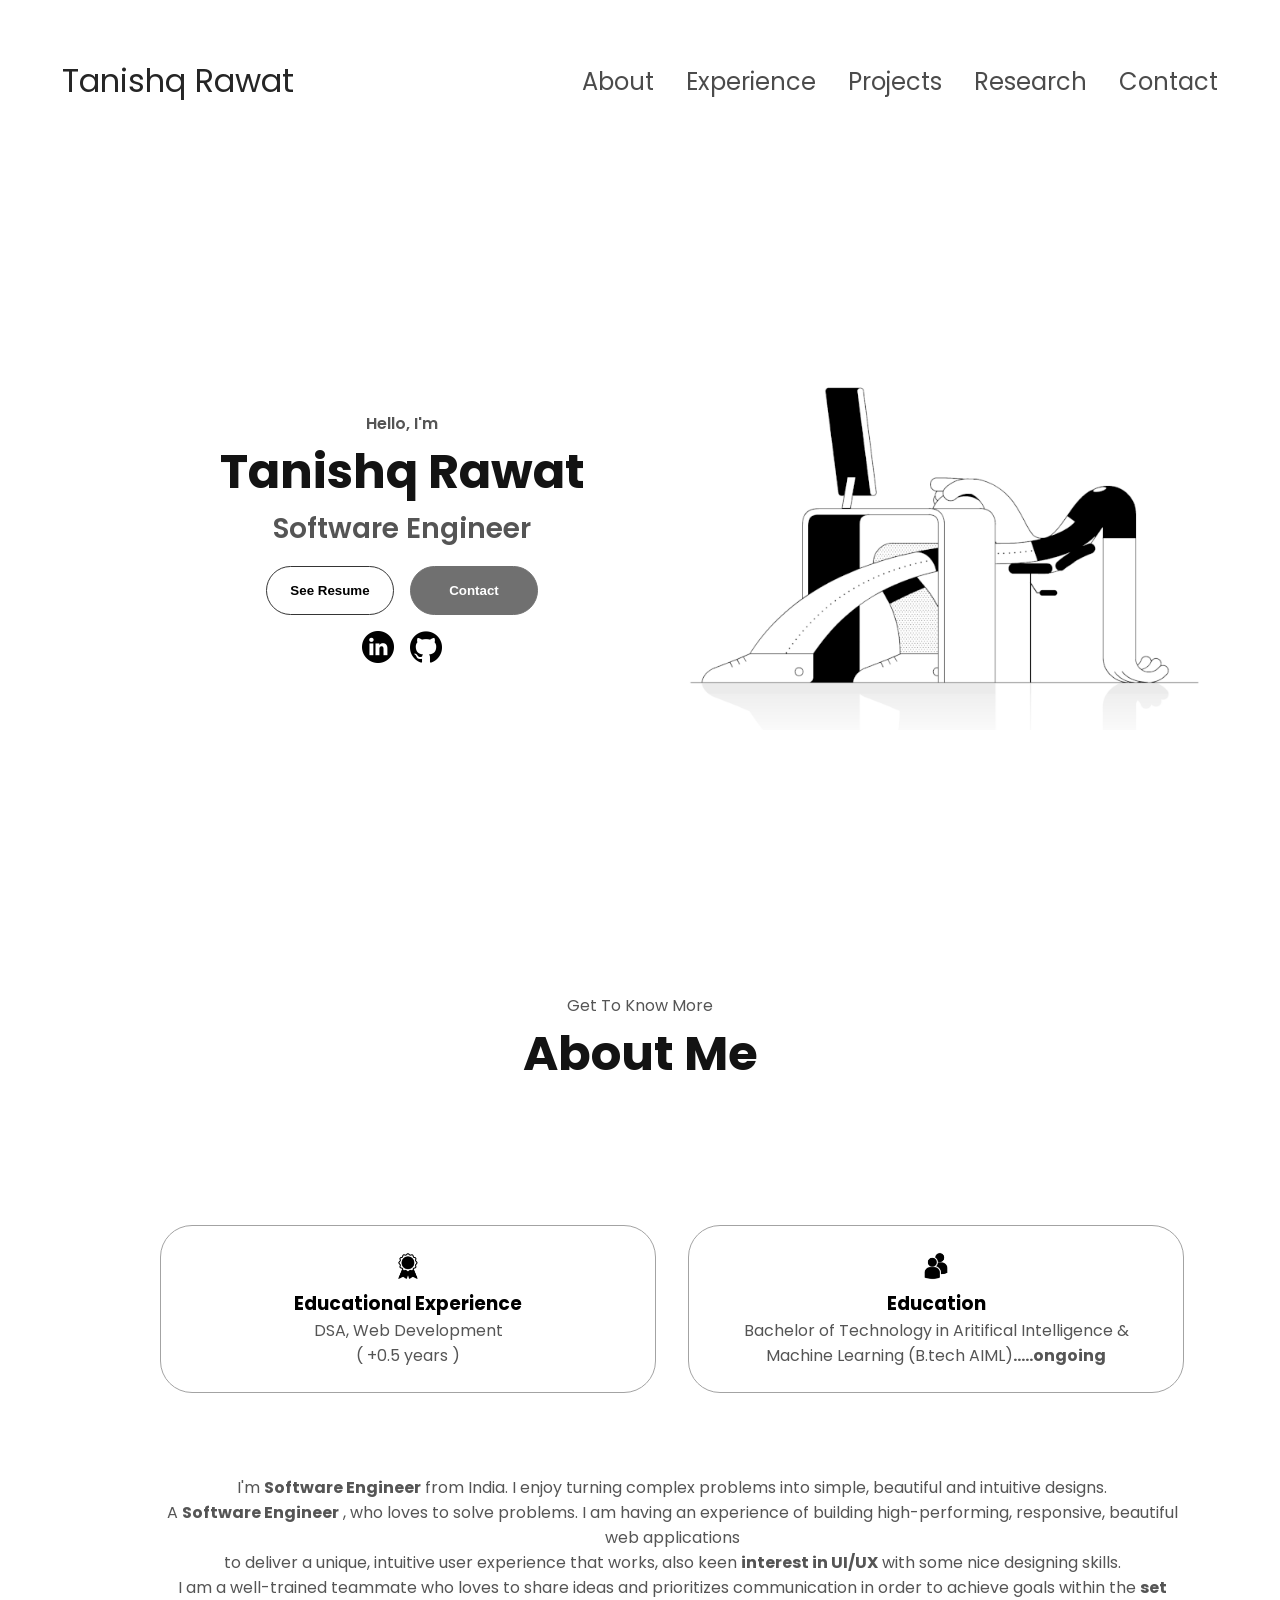
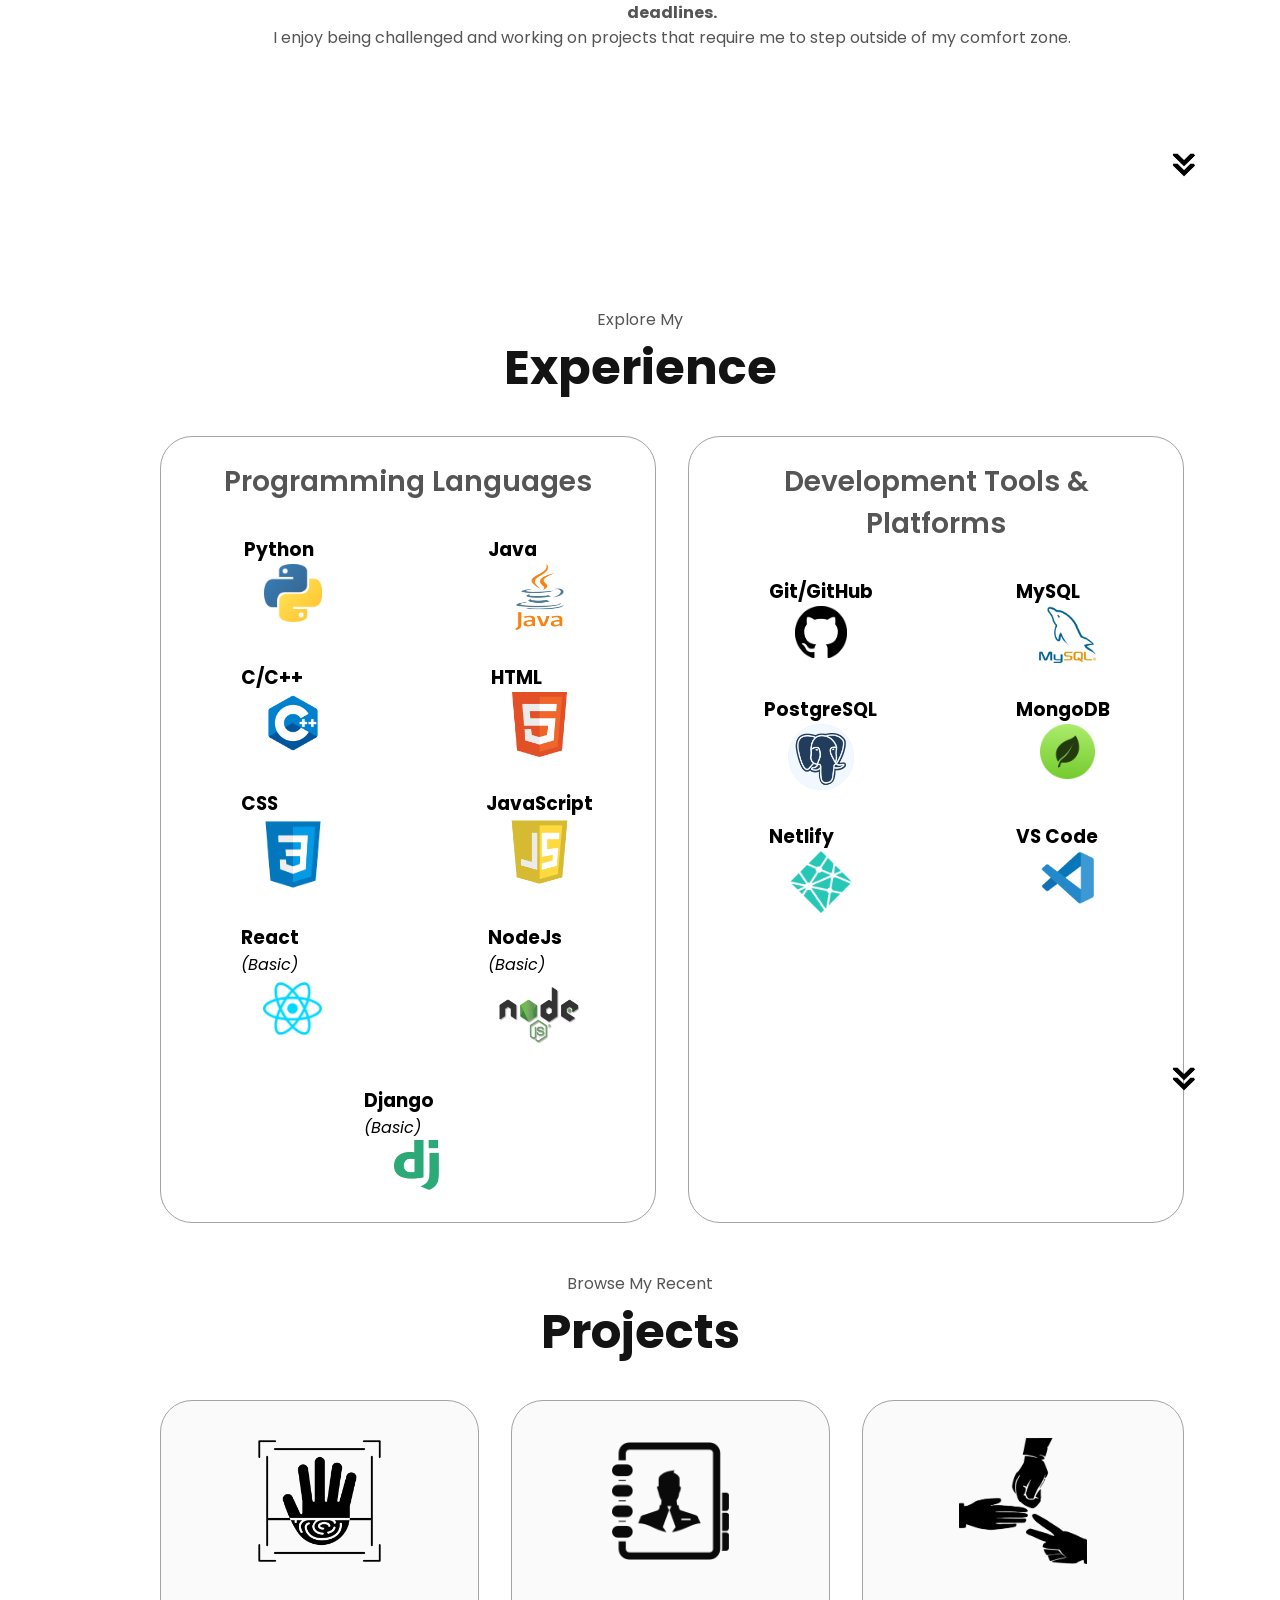
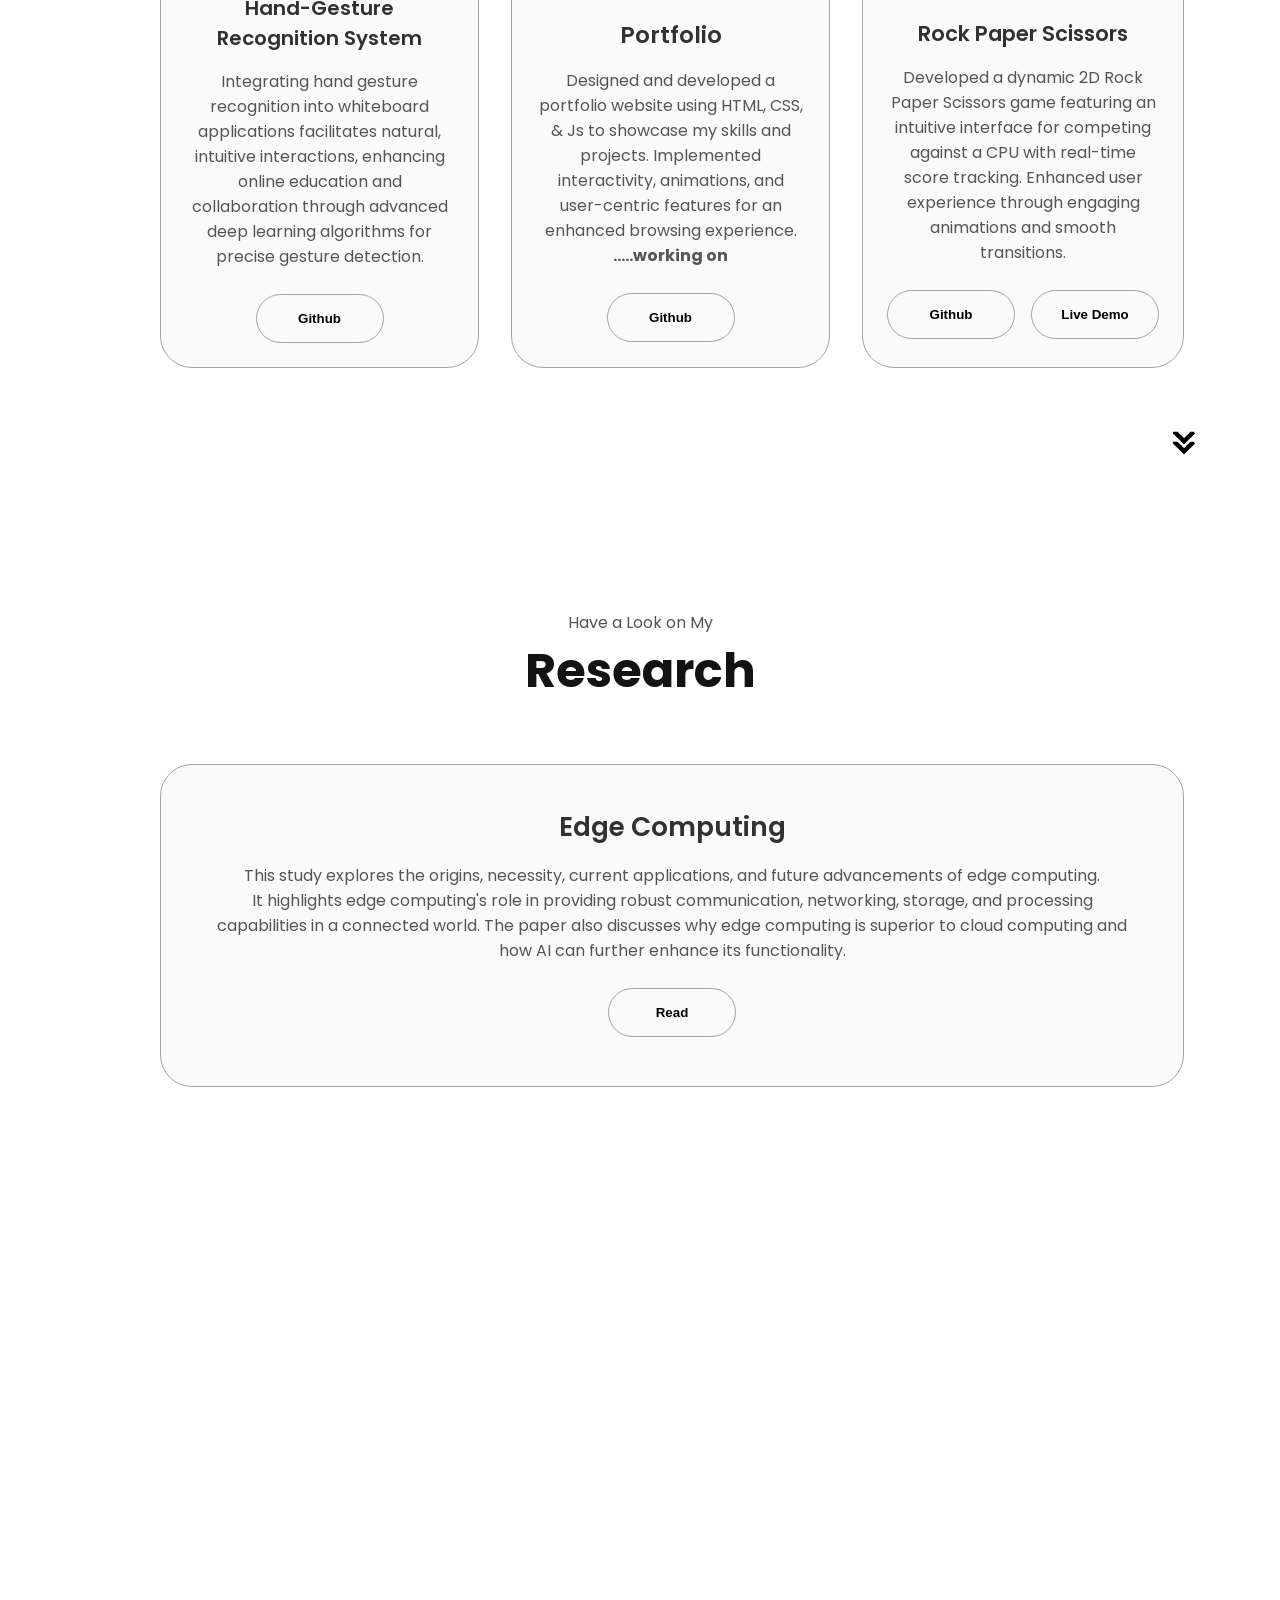
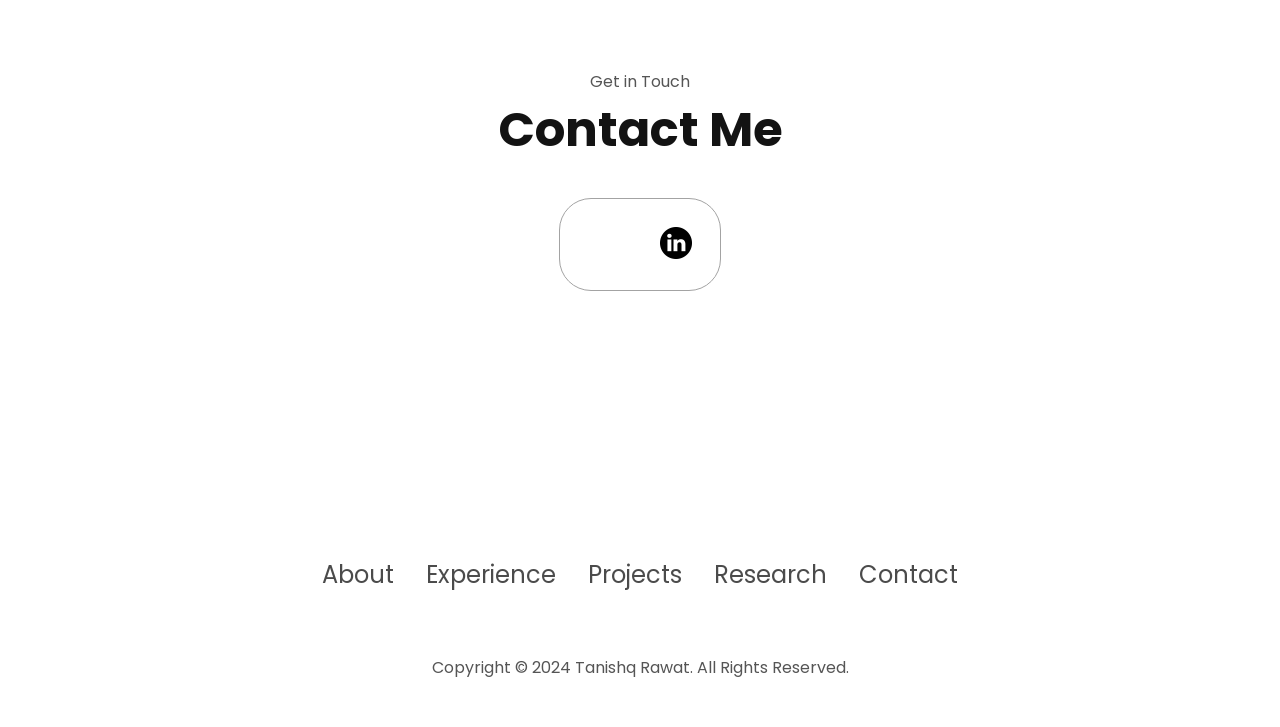
==== index.html @ 0f16cff5 "Add files via upload" ====
<!DOCTYPE html>
<head>
<title>Tanishq Rawat - Portfolio</title>
<link rel="icon" type="image/png" href="portfolio.png">
<link href = "styles.css" rel ="stylesheet">
</head>

<body>
<nav id="desktop-nav">
    <div class="logo">Tanishq Rawat</div>
    <button class="theme"></button>
    <div>
        <ul class="nav-links">
            <li><a href="#about">About</a></li>
            <li><a href="#experience">Experience</a></li>
            <li><a href="#projects">Projects</a></li>
            <li><a href="#research">Research</a></li>
            <li><a href="#contact">Contact</a></li>
        </ul>
    </div>
</nav>

<!-- Profile -->

<section id="profile">    
    <div class="section__text">
        <p class="section__text__p1">Hello, I'm</p>
        <h1 class="title">Tanishq Rawat</h1>
        <p class="section__text__p2">Software Engineer</p>
        <div class="btn-container">
            <a href="https://online.publuu.com/598973/1345597" target="_blank" rel="noopener">
                <button class="btn btn-color-2">
                    See Resume

                </button>
            </a>
        <div>
            <ul class="nav-links">
                <li><a href="#contact">
                    <button class="btn btn-color-1">Contact</button></a></li>
            </ul>
        </div>

        </div>
        <div id="socials-container">
            <a target="_blank" href="https://www.linkedin.com/in/tanishq-rawat-132a64316" rel="noopener">
                <img decoding="async" src="./assets/linkedin.png" alt="My LinkedIn profile" class="icon" />
            </a>

            <a target="_blank" href="https://github.com/TaniRawat" rel="noopener">
                <img decoding="async" src="./assets/github.png" alt="My Github profile" class="icon" />
            </a>
        </div>
    </div>

    <div class="section__pic-container">
        <img decoding="async" src="assets/profile-pic.gif" alt=""/>
    </div>
</section><br><br><br>

<!-- About Me -->

<section id="about">
    <p class="section__text__p1">Get To Know More</p>
    <h1 class="title" id="aboutTitle">About Me</h1>
    <div class="section-container">
        <div class="about-details-container">
            <div class="about-containers">
                <div class="details-container">
                    <img decoding="async" src="./assets/experience.png" alt="Experience icon" class="icon" />
                    <h3>Educational Experience</h3>
                    <p>DSA, Web Development<br>( +0.5 years )</p>
                </div>
                <div class="details-container">
                    <img decoding="async" src="./assets/education.png" alt="Education icon" class="icon" />
                    <h3>Education</h3>
                    <p>Bachelor of Technology in Aritifical Intelligence & Machine Learning (B.tech AIML)<b style="font-weight: bold;">.....ongoing</b></p>
                </div>
            </div>
            <div class="text-container">
                <br><br>
 
                <p style = "text-align:center;"><span class="highlight"></span>
                    I'm <span class="highlight">Software Engineer</span> from India. I enjoy turning complex 
                    problems into simple, beautiful and intuitive designs. <br>
                    A <span class="highlight">Software Engineer</span> , who loves to solve problems.
                    I am having an experience of building high-performing, responsive, beautiful web applications <br>to
                    deliver a unique, intuitive user experience that works, also keen <span class="highlight"> 
                    interest in UI/UX</span> with some nice designing skills. <br>
                    I am a well-trained teammate who loves to share ideas and prioritizes communication in order to
                    achieve goals within the <span class="highlight">set deadlines.</span> <br>I enjoy being challenged and working 
                    on projects that require me to step outside of my comfort zone.
                </p>
            </div>
        </div>
    </div>
    <img decoding="async" src="./assets/arrow.png" alt="Arrow icon" class="icon arrow" />
</section>
<br><br>

<!-- Experience -->

<section id="experience">
    <p class="section__text__p1">Explore My</p>
    <h1 class="title">Experience</h1>
    <div class="experience-details-container">
        <div class="about-containers">
            <div class="details-container">
                <h2 class="experience-sub-title">Programming Languages</h2>
                <div class="article-container">
                    
                    <article>
                        <!--<img decoding="async" src="./assets/checkmark.png" alt="Experience icon" class="icon" />-->
                        <div>
                            <h3>Python</h3>
                            <div style="text-align: center;">
                            <img src="logos/python.png" width="58" height="58">
                            </div>
                            <p>Experienced</p>
                        </div>
                    </article>
                    
                    <article>
                        <!--<img decoding="async" src="./assets/checkmark.png" alt="Experience icon" class="icon" />-->
                        <div>
                            <h3>Java</h3>
                            <div style="text-align: center;">
                            <img src="logos/java.png" width="50" height="67">
                            </div>
                            <p>Intermediate</p>
                        </div>
                    </article>

                    <article>
                        <!--<img decoding="async" src="./assets/checkmark.png" alt="Experience icon" class="icon" />-->
                        <div>
                            <h3>C/C++</h3>
                            <div style="text-align: center;">
                            <img src="logos/cplusplus.png" width="62" height="62">
                            </div>
                            <p>Intermediate</p>
                        </div>
                    </article>

                    <article>
                        <!--<img decoding="async" src="./assets/checkmark.png" alt="Experience icon" class="icon" />-->
                        <div>
                            <h3>HTML</h3>
                            <div style="text-align: center;">
                            <img src="logos/html.png" width="55" height="65">
                            </div>
                            <p>Experienced</p>
                        </div>
                    </article>
                    
                    <article>
                        <!--<img decoding="async" src="./assets/checkmark.png" alt="Experience icon" class="icon" />-->
                        <div>
                            <h3>CSS</h3>
                            <div style="text-align: center;">
                            <img src="logos/css.png" width="68" height="73">
                            </div>
                            <p>Intermediate</p>
                        </div>
                    </article>
                    
                    <article>
                        <!--<img decoding="async" src="./assets/checkmark.png" alt="Experience icon" class="icon" />-->
                        <div>
                            <h3>JavaScript</h3>
                            <div style="text-align: center;">
                            <img src="logos/javascript.png" width="67" height="67">
                            </div>
                            <p>Intermediate</p>
                        </div>
                        </article>
                    
                    <article>
                        <!--<img decoding="async" src="./assets/checkmark.png" alt="Experience icon" class="icon" />-->
                        <div>
                            <h3>React</h3>
                            <i>(Basic)</i>
                            <div style="text-align: center;">
                            <img src="logos/react.png" width="63" height="63">
                            </div>
                            <p>Intermediate</p>
                        </div>
                    </article>

                    <article>
                        <!--<img decoding="async" src="./assets/checkmark.png" alt="Experience icon" class="icon" />-->
                        <div>
                            <h3>NodeJs</h3>
                            <i>(Basic)</i>
                            <div style="text-align: center;">
                            <img src="logos/node.png" width="89" height="77">
                            </div>
                            <p>Intermediate</p>
                        </div>
                    </article> 

                    <article>
                        <!--<img decoding="async" src="./assets/checkmark.png" alt="Experience icon" class="icon" />-->
                        <div>
                            <h3>Django</h3>
                            <i>(Basic)</i>
                            <div style="text-align: center;">
                            <img src="logos/django.png" width="45" height="50">
                            </div>
                            <p>Intermediate</p>
                        </div>
                    
                    </article>
                </div>
            </div>
            <div class="details-container">
                <h2 class="experience-sub-title">Development Tools & Platforms</h2>
                <div class="article-container">
                   
                    <article>
                        <!-- <img decoding="async" src="./assets/checkmark.png" alt="Experience icon" class="icon" /> -->
                        <div>
                            <h3>Git/GitHub</h3>
                            <div style="text-align: center;">
                            <img src="logos/git.png" width="52" height="52">
                            </div>
                            <p>Intermediate</p>
                        </div>
                    </article>
                    
                    <article>
                        <!--<img decoding="async" src="./assets/checkmark.png" alt="Experience icon" class="icon" />-->
                        <div>
                            <h3>MySQL</h3>
                            <div style="text-align: center;">
                            <img src="logos/mysql.png" width="57" height="57">
                            </div>
                            <p>Intermediate</p>
                        </div>
                    </article>
                    
                    <article>
                        <!--<img decoding="async" src="./assets/checkmark.png" alt="Experience icon" class="icon" />-->
                        <div>
                            <h3>PostgreSQL</h3>
                            <div style="text-align: center;">
                            <img src="logos/postgreSQL.png" width="66" height="66">
                            </div>
                            <p>Intermediate</p>
                        </div>
                    </article>

                    <article>
                        <!--<img decoding="async" src="./assets/checkmark.png" alt="Experience icon" class="icon" />-->
                        <div>
                            <h3>MongoDB</h3>
                            <div style="text-align: center;">
                            <img src="logos/mongodb.png" width="55" height="55">
                            </div>
                            <p>Intermediate</p>
                        </div>
                    </article>
                    
                    <article>
                        <!--<img decoding="async" src="./assets/checkmark.png" alt="Experience icon" class="icon" />-->
                        <div>
                            <h3>Netlify</h3>
                            <div style="text-align: center;">
                            <img src="logos/netlify.png" width="62" height="62">
                            </div>
                            <p>Intermediate</p>
                        </div>
                    </article>
                    
                    <article id="lastSkill">
                        <!--<img decoding="async" src="./assets/checkmark.png" alt="Experience icon" class="icon" />-->
                        <div>
                            <h3>VS Code</h3>
                            <div style="text-align: center;">
                            <img src="logos/vscode.png" width="53" height="53">
                            </div>
                            <p>Intermediate</p>
                        </div>
                    </article>


                </div>
            </div>
        </div>
    </div>
    <img decoding="async" src="./assets/arrow.png" alt="Arrow icon" class="icon arrow" />
</section>
<br><br><br><br>

<!-- project section  -->

<section id="projects">
    <p class="section__text__p1">Browse My Recent</p>
    <h1 class="title">Projects</h1>
    <div class="experience-details-container">
        <div class="about-containers">
            <div class="details-container color-container">
                <div class="article-container">
                    <br><br><br><br><br><br><br><br>
                    <img decoding="async" src="./assets/projects/proj1.png" alt="Project 1" class="project-img" />
                </div>
                <h2 class="experience-sub-title project-title" style="font-size: 20px;">Hand-Gesture Recognition System</h2>
                <p style = "text-align:center;">
                    Integrating hand gesture recognition into whiteboard applications facilitates natural, intuitive interactions, 
                    enhancing online education and collaboration through advanced deep learning algorithms for precise gesture detection.
                </p>
                <div class="btn-container">
                    <a target="_blank" href="https://github.com/TaniRawat/White-Board-Hand-Gesture-Recognition-System.git" rel="noopener">
                        <br>
                        <button class="btn btn-color-2 project-btn">
                            Github
                        </button>
                    </a>
                </div>
            </div>
            <div class="details-container color-container">
                <div class="article-container">
                    <br><br><br><br><br><br><br><br>
                    <img decoding="async" src="./assets/projects/proj2.png" alt="Project 2" class="projectt-img" />
                </div>
                <br>
                <h2 class="experience-sub-title project-title" style="font-size: 23px;">Portfolio</h2>
                <p style = "text-align:center;">
                    Designed and developed a portfolio website using HTML, CSS, & Js to showcase 
                    my skills and projects. Implemented interactivity, animations, and user-centric features for an 
                    enhanced browsing experience.
                    <b style="font-weight: bold;">.....working on</b>
                </p>
                <div class="btn-container">
                    <a href="https://github.com/TaniRawat/Tanishq-Rawat" target="_blank" rel="noopener">
                        <br>
                        <button class="btn btn-color-2 project-btn">
                            Github
                        </button>
                    </a>
                </div>
            </div>
            <div class="details-container color-container">
                <div class="article-container">
                    <br><br><br><br><br><br><br><br>
                    <img decoding="async" src="./assets/projects/proj3.png" alt="Project 3" class="projecttt-img" />
                </div><br>
                <h2 class="experience-sub-title project-title" style="font-size: 21px">Rock Paper Scissors</h2>
                <p style = "text-align:center;">
                    Developed a dynamic 2D Rock Paper Scissors game featuring an intuitive interface for competing against 
                    a CPU with real-time score tracking. Enhanced user experience through engaging animations and smooth transitions.
                </p><br>
                <div class="btn-container">
                    <a href="https://github.com/TaniRawat/Rock-Paper-Scissors.git" target="_blank" rel="noopener">
                        <button class="btn btn-color-2 project-btn">
                            Github
                        </button>
                    </a>
                    <a target="_blank" href="https://tanirawat.github.io/Rock-Paper-Scissors/" rel="noopener">
                        <button class="btn btn-color-2 project-btn">
                            Live Demo
                        </button>
                    </a>
                </div>
            </div>

        </div>
    </div>
    <img decoding="async" src="./assets/arrow.png" alt="Arrow icon" class="icon arrow" />
</section>
<br><br><br>

<!-- research section  -->

<section id="research">
    <p class="section__text__p1">Have a Look on My</p>
    <h1 class="title">Research</h1>
    <div class="experience-details-container">
        <br>
        <div class="about-containers">
            <div class="details-container color-container">
                <div class="article-container">
                </div>
                <br>
                <br>
                <h2 class="experience-sub-title project-title" style="font-size:1.65rem">Edge Computing</h2>
                <p style = "text-align:center;">
                    This study explores the origins, necessity, current applications, and future advancements of edge computing. <br>
                    It highlights edge computing's role in providing robust communication, networking, storage, and processing <br>
                    capabilities in a connected world. The paper also discusses why edge computing is superior to cloud computing and <br>
                    how AI can further enhance its functionality.
                </p>
                <div class="btn-container">
                    <a target="_blank" href="https://pdflink.to/ijfmr_com/" rel="noopener">
                        <br>
                        <button class="btn btn-color-2 project-btn">
                            Read 
                        </button>
                        <br><br> 
                    </a> 
                </div>
            </div>
        </div>
    </div>
    <!-- <img decoding="async" src="./assets/arrow.png" alt="Arrow icon" class="icon arrow" /> -->
</section>
<br>

<!-- contact section  -->

<section id="contact">
    <p class="section__text__p1">Get in Touch</p>
    <h1 class="title">Contact Me</h1>
    <div class="contact-info-upper-container">
        <div class="contact-info-container">
            <button onclick ="window.open('mailto:tanishq24.rawat@gmail.com','_blank')"><img decoding="async" src="./assets/email.png" alt="Email icon" class="icon contact-icon email-icon" /></button>
        </div>
        <div class="contact-info-container">
            <button onclick = "window.open('https://www.linkedin.com/in/TaniRawat24/','_blank')"><img decoding="async" src="./assets/linkedin.png" alt="LinkedIn icon" class="icon contact-icon"/></button>
        </div>
    </div>
</section>

<!-- footer section  -->

<footer>
    <nav>
        <div class="nav-links-container">
            <ul class="nav-links">
                <li><a href="#about">About</a></li>
                <li><a href="#experience">Experience</a></li>
                <li><a href="#projects">Projects</a></li>
                <li><a href="#research">Research</a></li>
                <li><a href="#contact">Contact</a></li>
            </ul>
        </div>
    </nav>
    <p>Copyright &#169; 2024 Tanishq Rawat. All Rights Reserved.</p>
</footer>

<script src = "app.js"></script>

</body>
</html>
---- styles.css ----
@import url("https://fonts.googleapis.com/css2?family=Poppins:wght@300;400;500;600&amp;display=swap");
* {
  margin: 0;
  padding: 0;
}

body {
  font-family: "Poppins", sans-serif;
   overflow-x: hidden;
  /* font-family: 'Nunito', sans-serif; */

}

html {
  scroll-behavior: smooth;
}

p {
  color: rgb(85, 85, 85);
}

/* TRANSITION */

a,
.btn {
  transition: all 300ms ease;
}

/* DESKTOP NAV */

nav,
.nav-links {
  display: flex;
  align-items: center;
  text-align: right;
}

nav {
  justify-content: space-around;
  height: 18vh;
}

.nav-links {
  gap: 2rem;
  list-style: none;
  font-size: 1.5rem;
  opacity: .7;
}

a {
  color: black;
  text-decoration: none;
  text-decoration-color: white;
}

a:hover {
  color: grey;
  text-decoration: underline;
  text-underline-offset: 1rem;
  text-decoration-color: rgb(181, 181, 181);
}

.logo {
  font-size: 2rem;
  opacity: .85;
}

/* SECTIONS */

section {
  padding-top: 4vh;
  height: 96vh;
  margin: 0 10rem;
  box-sizing: border-box;
  min-height: fit-content;
}

.section-container {
  display: flex;
}

/* PROFILE SECTION */

#profile {
  display: flex;
  justify-content: center;
  gap: 6rem;
  height: 80vh;
}

.section__pic-container {
  display: flex;
  height: 300px;
  width: 300px;
  margin: auto 0;
}

.section__text {
  align-self: center;
  text-align: center;
}

.section__text p {
  font-weight: 600;
}

.section__text__p1 {
  text-align: center;
}

.section__text__p2 {
  font-size: 1.75rem;
  margin-bottom: 1rem;
}

.title {
  font-size: 3rem;
  text-align: center;
  opacity: .92;
  /* margin-bottom: 2rem; */

}

#socials-container {
  display: flex;
  justify-content: center;
  margin-top: 1rem;
  gap: 1rem;
}

/* ICONS */

.icon {
  cursor: pointer;
  height: 2rem;
  /* opacity: ; */
}

/* BUTTONS */

.btn-container {
  display: flex;
  justify-content: center;
  gap: 1rem;
}

.btn {
  font-weight: 600;
  transition: all 300ms ease;
  padding: 1rem;
  width: 8rem;
  border-radius: 2rem;
  /* font-weight: normal; */
}
a .btn {
  font-weight: 600;
  transition: all 300ms ease;
  padding: 1rem;
  width: 8rem;
  border-radius: 2rem;
}

.btn-color-1,
.btn-color-2 {
  border: rgb(53, 53, 53) 0.1rem solid;
}

.btn-color-1:hover,
.btn-color-2:hover {
  cursor: pointer;
}

.btn-color-1,
.btn-color-2:hover {
  background: rgb(53, 53, 53);
  color: white;
}

.btn-color-1:hover {
  background: rgb(0, 0, 0);
}

.btn-color-2 {
  background: none;
}

.btn-color-2:hover {
  border: rgb(255, 255, 255) 0.1rem solid;
}

.btn-container {
  gap: 1rem;
}

/* ABOUT SECTION */

#about {
  position: relative;
}

.about-containers {
  gap: 2rem;
  margin-bottom: 2rem;
  margin-top: 2rem;
  width: 100%;
}

.about-details-container {
  justify-content: center;
  flex-direction: column;
  width: 60vw;
  margin: auto;
}

.about-containers,
.about-details-container {
  display: flex;
  width: 80vw;
}

.about-pic {
  border-radius: 2rem;
}

.arrow {
  position: absolute;
  right: -5rem;
  bottom: 2.5rem;
}

.details-container {
  padding: 1.5rem;
  flex: 1;
  background: white;
  border-radius: 2rem;
  border: rgb(53, 53, 53) 0.1rem solid;
  border-color: rgb(163, 163, 163);
  text-align: center;

}

.section-container {
  gap: 4rem;
  height: 80%;
}

.section__pic-container {
  height: 380px;
  width: 380px;
  margin: auto 0;
}

/* EXPERIENCE SECTION */

#experience {
  position: relative;
}

.experience-sub-title {
  color: rgb(85, 85, 85);
  font-weight: 600;
  font-size: 1.75rem;
  margin-bottom: 3.5rem;
}

.experience-details-container {
  display: flex;
  justify-content: center;
  flex-direction: column;
}

.article-container {
  display: flex;
  text-align: left;
  flex-wrap: wrap;
  flex-direction: row;
  gap: 0rem;
  margin: auto;
  margin: -1.5rem;
  justify-content: space-around;

}

article {
  display: flex;
  width: 10rem;
  justify-content: space-around;
  margin-left: 1rem;
  gap: 0.5rem;
}

article .icon {
  cursor: default;
}
article p {
  visibility: hidden;
}

/* PROJECTS SECTION */

#projects {
  position: relative;
}

.color-container {
  border-color: rgb(163, 163, 163);
  background: rgb(250, 250, 250);
}

.project-img {
  width: 45%;
  height: 50%;
  object-fit: cover;
  display: block;
  margin: auto;
}

.projectt-img {
  width: 37%;
  object-fit: cover;
  display: block;
  margin: auto;
}
.projecttt-img {
  width: 40%;
  object-fit: cover;
  display: block;
  margin: auto;
}

.project-title {
  margin: 1rem;
  color: black;
  opacity: .8;
}

.project-btn {
  color: black;
  border-color: rgb(163, 163, 163);
}

/* research  */

.blog-img {
  border-radius: 1rem;
  width: 240px;
  height: 150px;
  object-fit: cover;
  /* height: 25rem; */
  /* width: 100%; */
  /* display: block; */
  margin: auto;
}

/* CONTACT */

#contact {
  display: flex;
  justify-content: center;
  flex-direction: column;
  height: 70vh;
}

.contact-info-upper-container {
  display: flex;
  justify-content: center;
  border-radius: 2rem;
  border: rgb(53, 53, 53) 0.1rem solid;
  border-color: rgb(163, 163, 163);
  background: (250, 250, 250);
  margin: 2rem auto;
  padding: 0.5rem;
}

.contact-info-container {
  display: flex;
  align-items: center;
  justify-content: center;
  gap: 0.5rem;
  margin: 1rem;
}

.contact-info-container p {
  font-size: larger;
}

.contact-icon {
  cursor: default;
}

.email-icon {
  height: 2.5rem;
}

/* FOOTER SECTION */

footer {
  height: 26vh;
  margin: 0 1rem;
}

footer p {
  text-align: center;
}


.highlight{
  font-weight: bolder;
}


/* theme */
.dark-mode{
  background-color: rgb(43, 43, 43);
  color: aliceblue;
}

.whiteText{
  color: aliceblue;
}

button {
  background-color: transparent; /* Removes background color */
  border: none; /* Removes border */
  padding: 0; /* Removes padding */
  margin: 0; /* Removes margin */
  width: 40px; /* Set desired width */
  position: relative; /* Allows absolute positioning of child element */
}

button:after { /* Create an invisible child element for click area */
  content: "";
  display: block;
  position: absolute;
  top: 0; /* Align to top of button */
  left: 0; /* Align to left of button */
  width: 100%; /* Span entire width of button */
  height: 100%; /* Span entire height of button */
  cursor: pointer; /* Set cursor to pointer on hover */
}
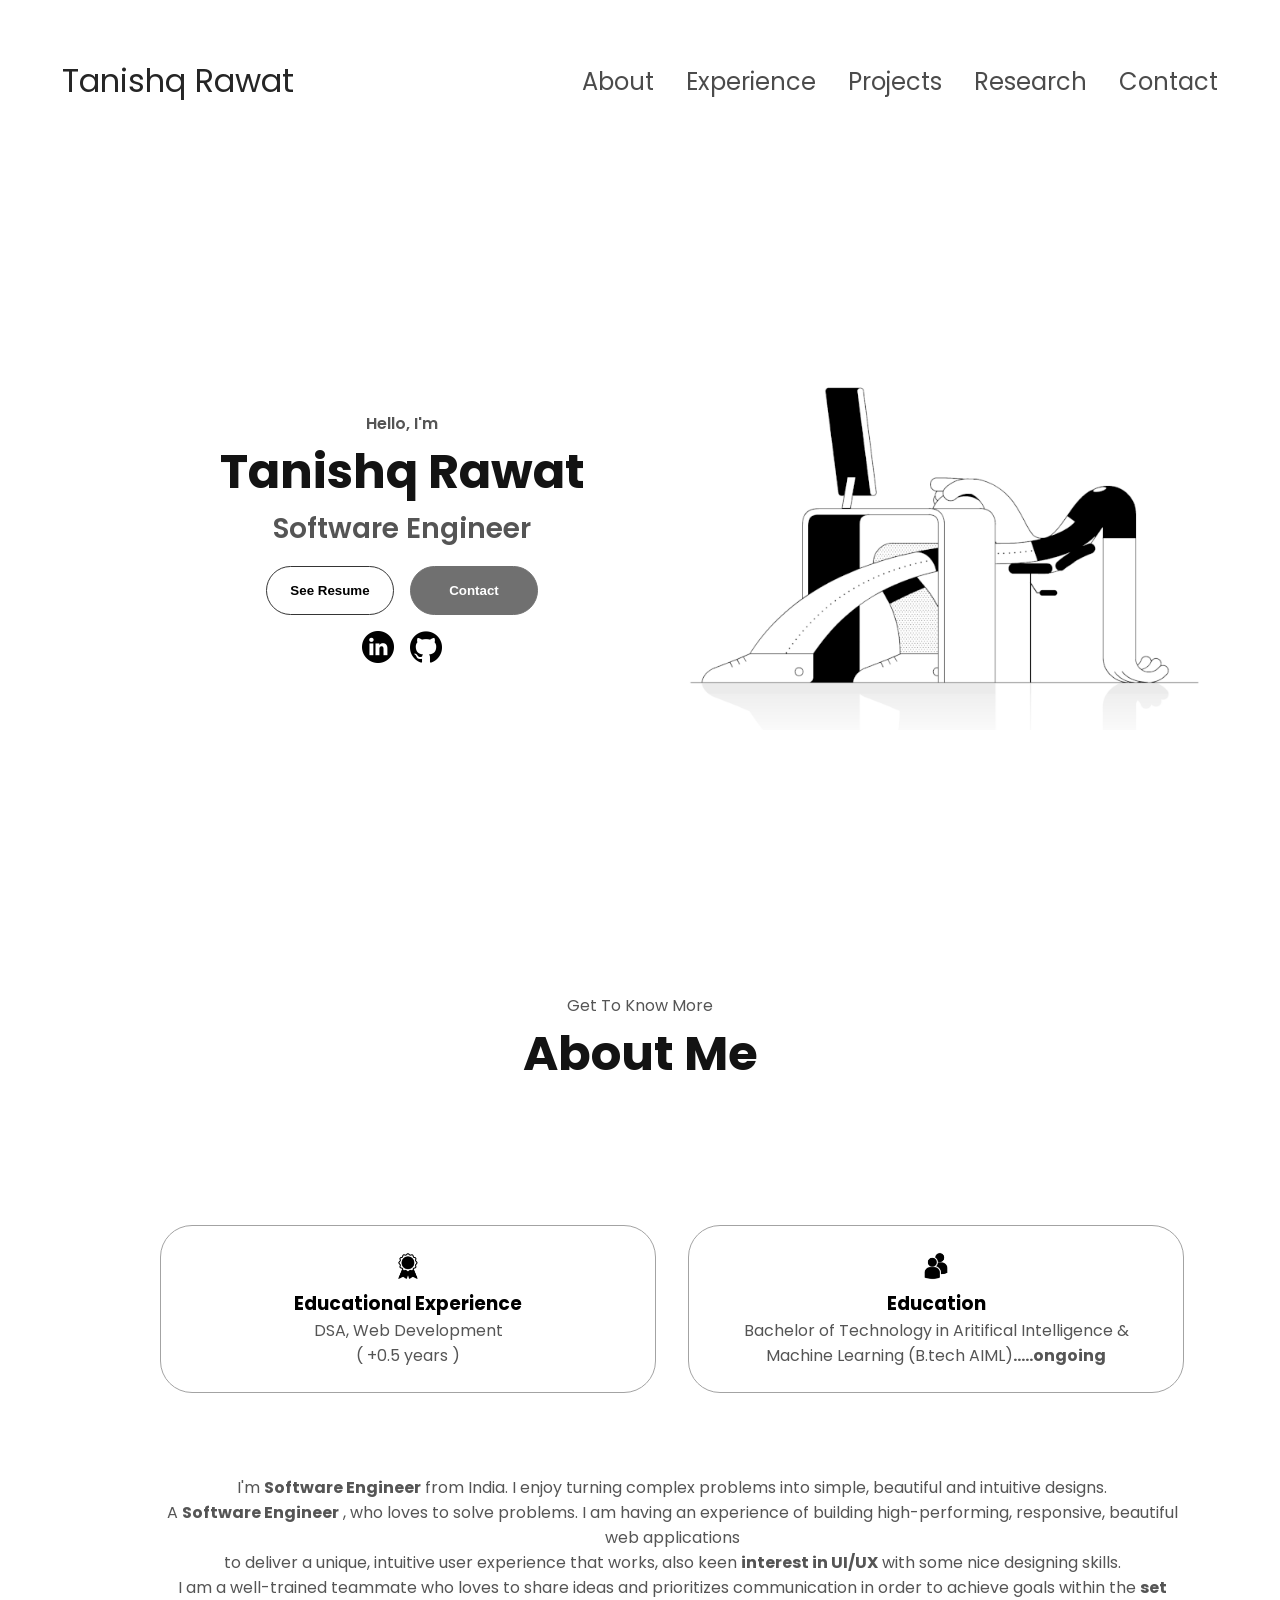
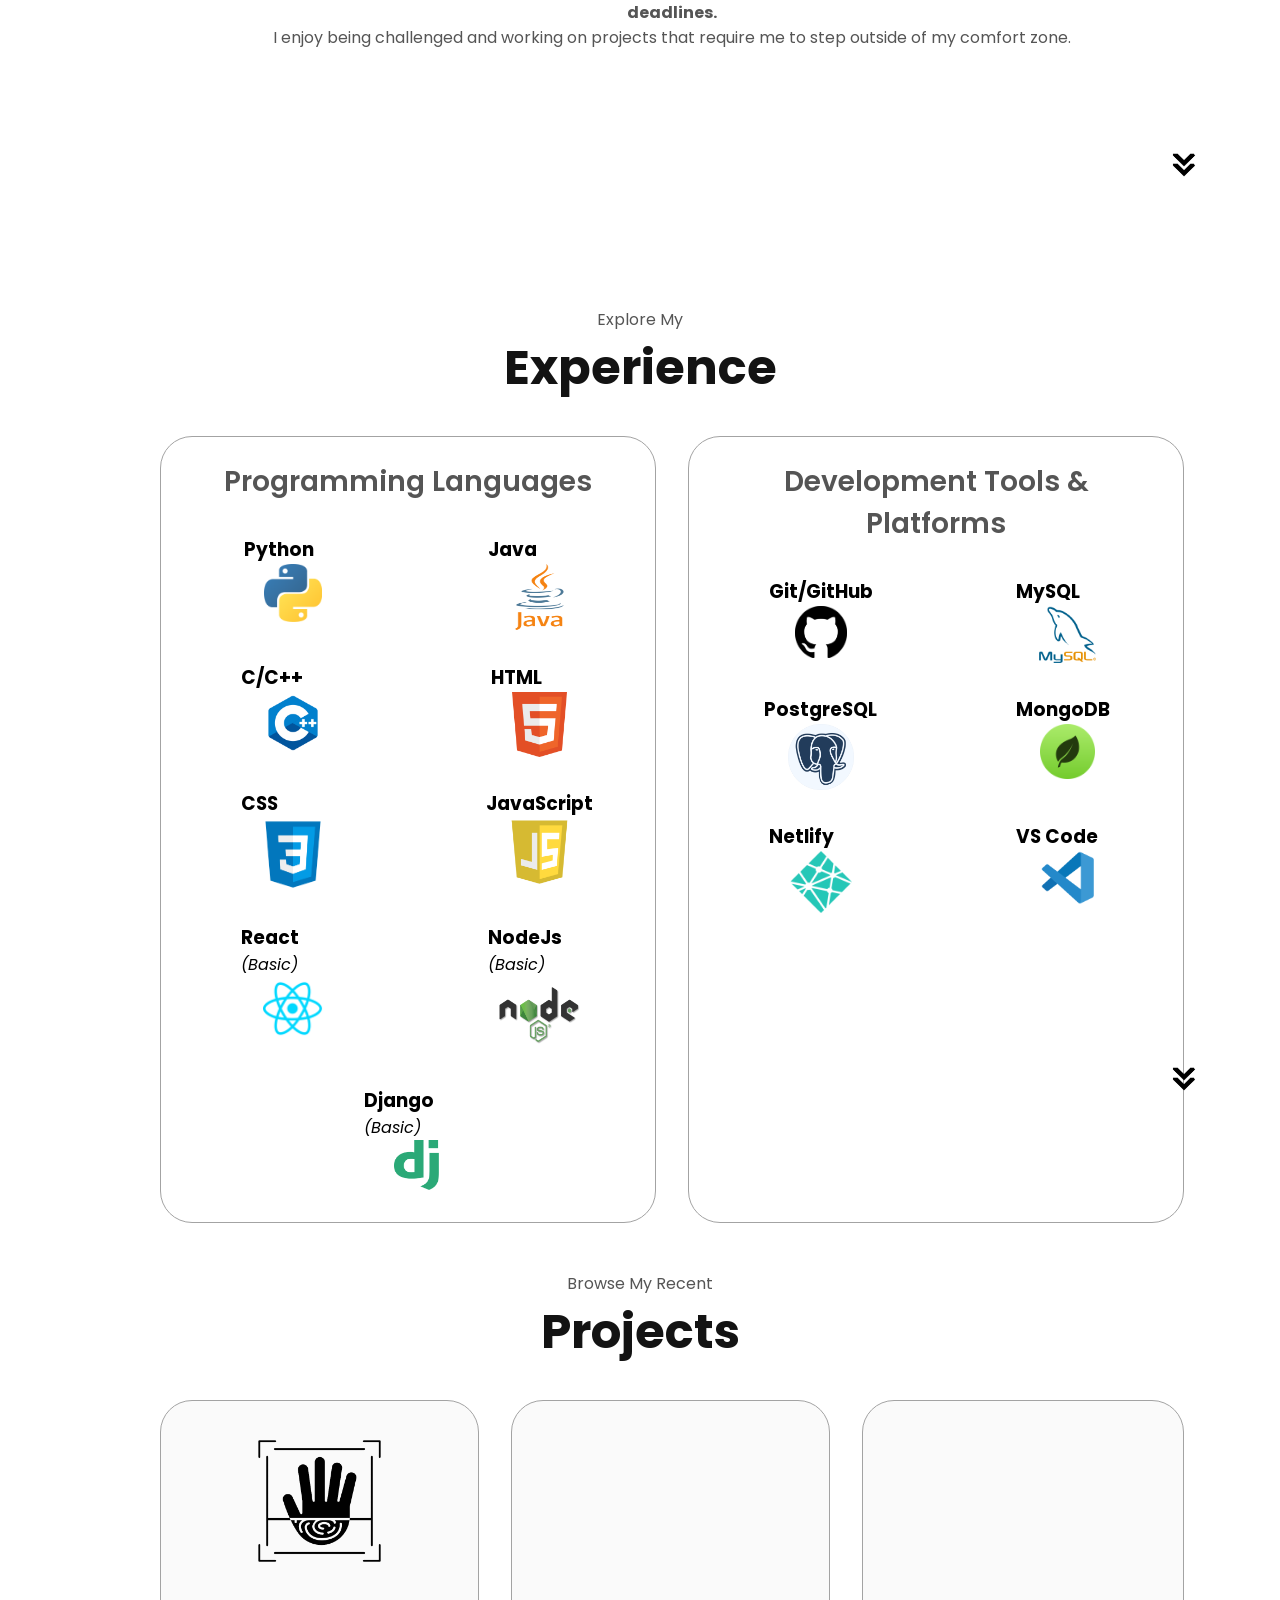
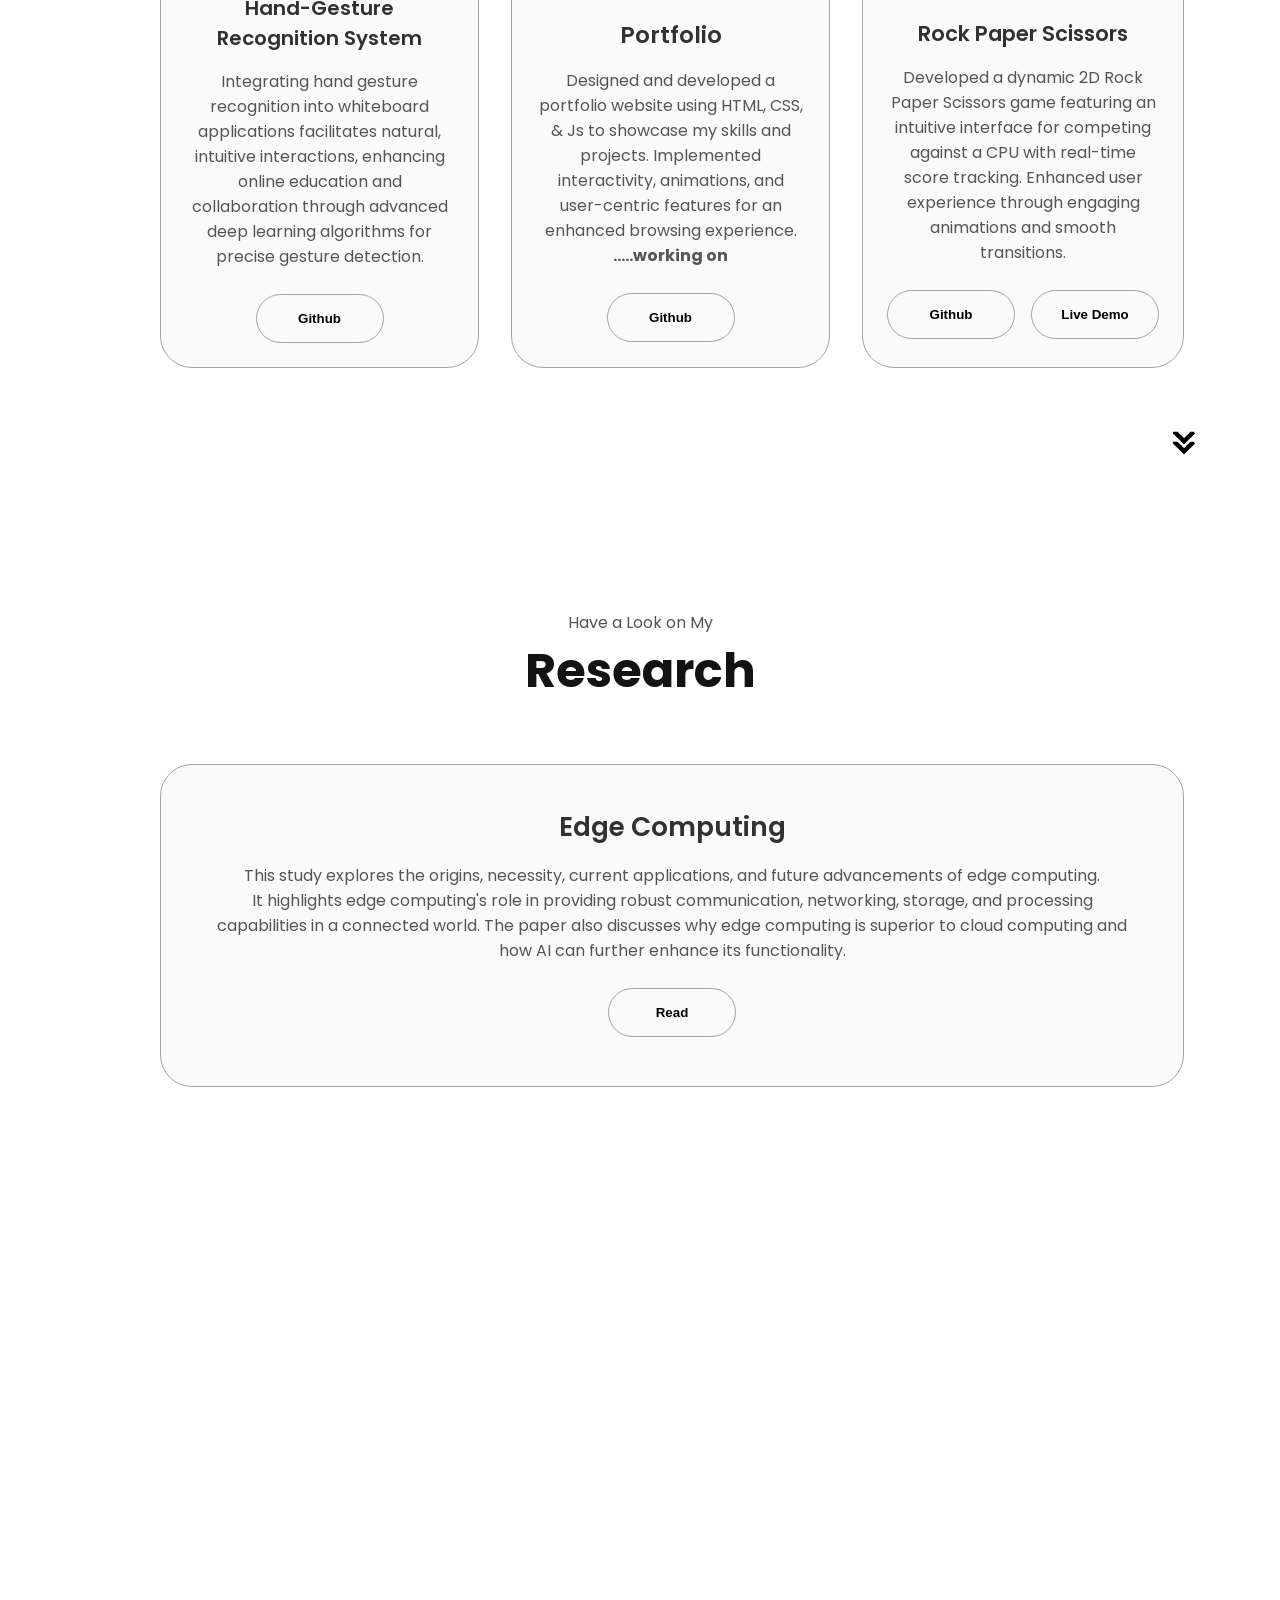
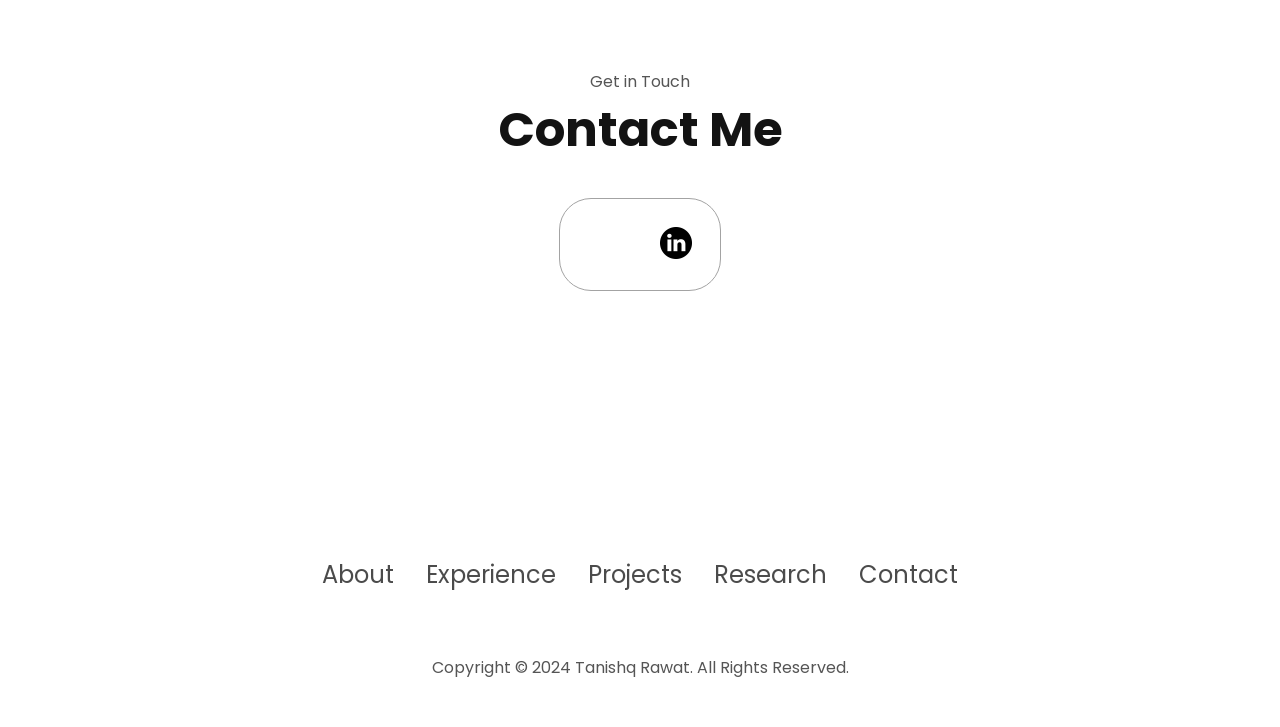
==== commit 71407a1d: "Update index.html" ====
--- a/index.html
+++ b/index.html
@@ -28,7 +28,7 @@
         <h1 class="title">Tanishq Rawat</h1>
         <p class="section__text__p2">Software Engineer</p>
         <div class="btn-container">
-            <a href="https://online.publuu.com/598973/1345597" target="_blank" rel="noopener">
+            <a href="https://github.com/TaniRawat/Portfolio/blob/main/assets/Tanishq%20Rawat_Resume.pdf" target="_blank" rel="noopener">
                 <button class="btn btn-color-2">
                     See Resume
 
@@ -441,4 +441,4 @@
 <script src = "app.js"></script>
 
 </body>
-</html>+</html>
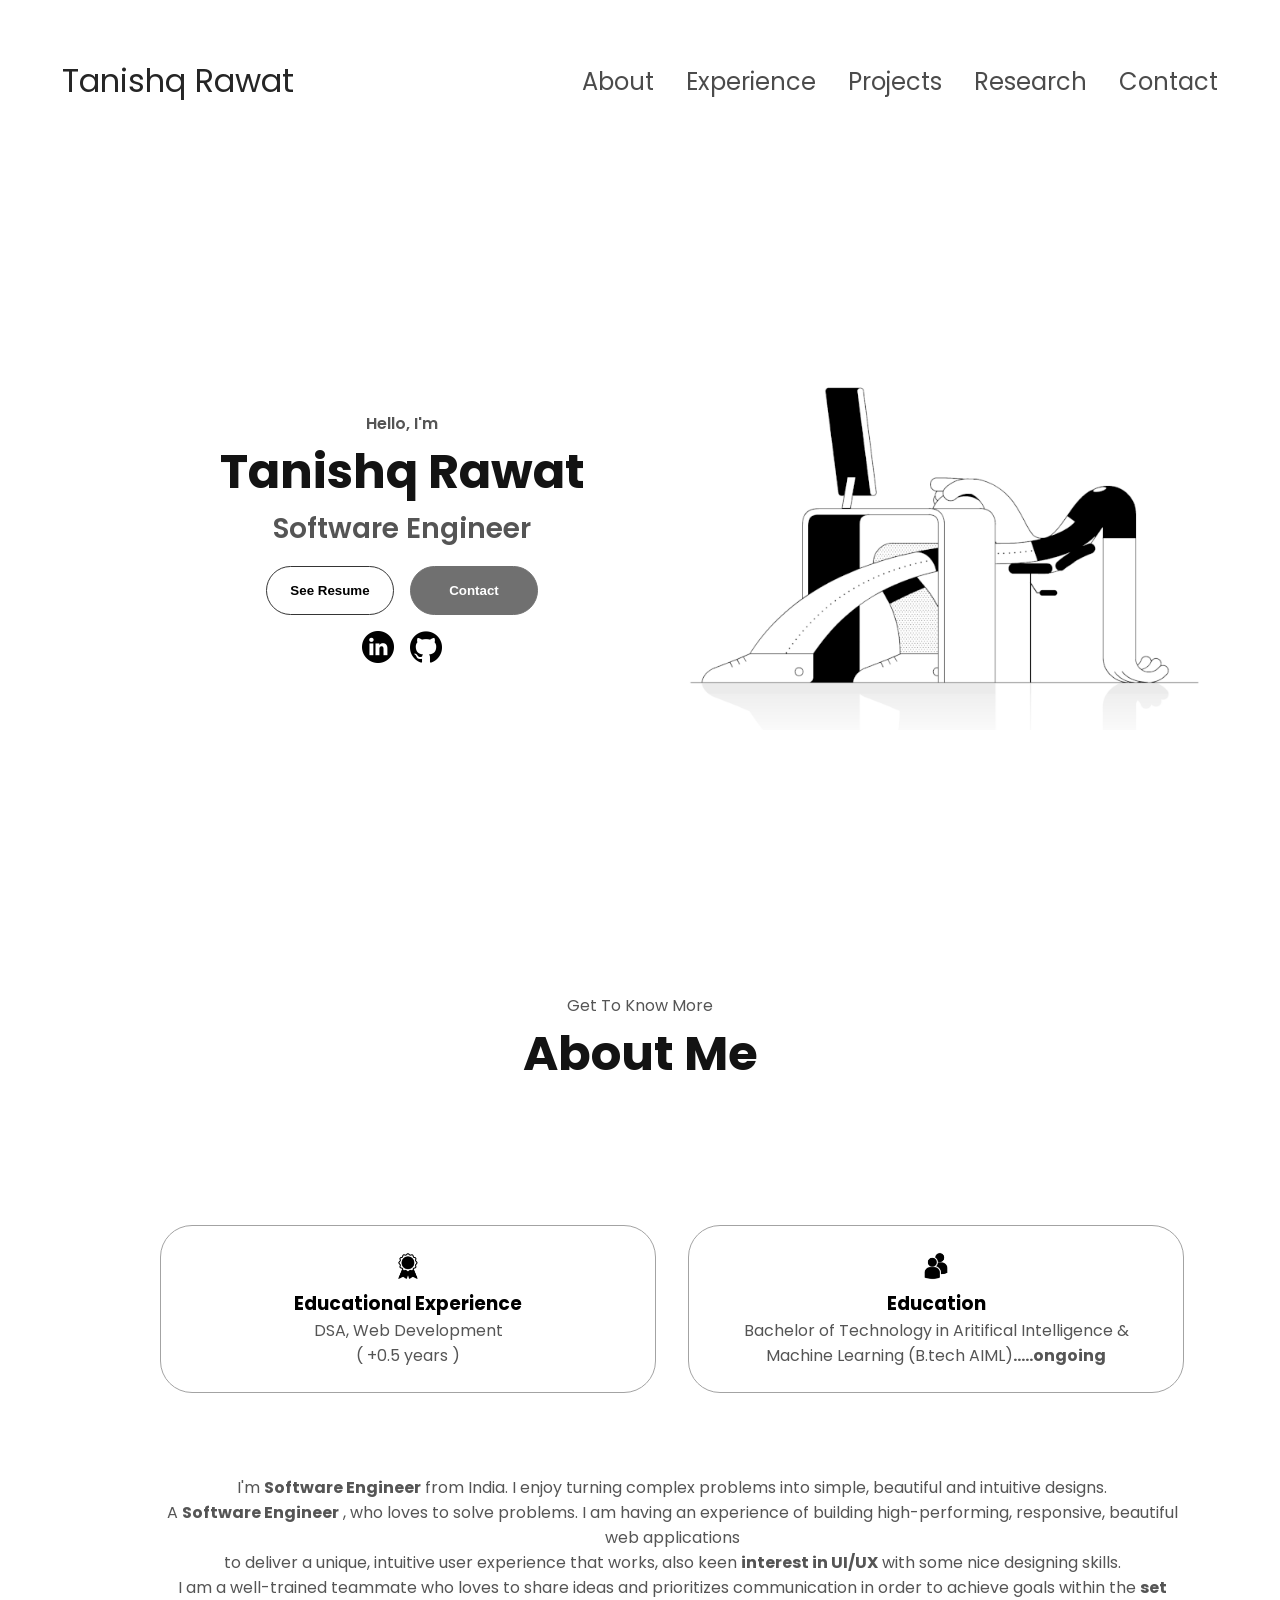
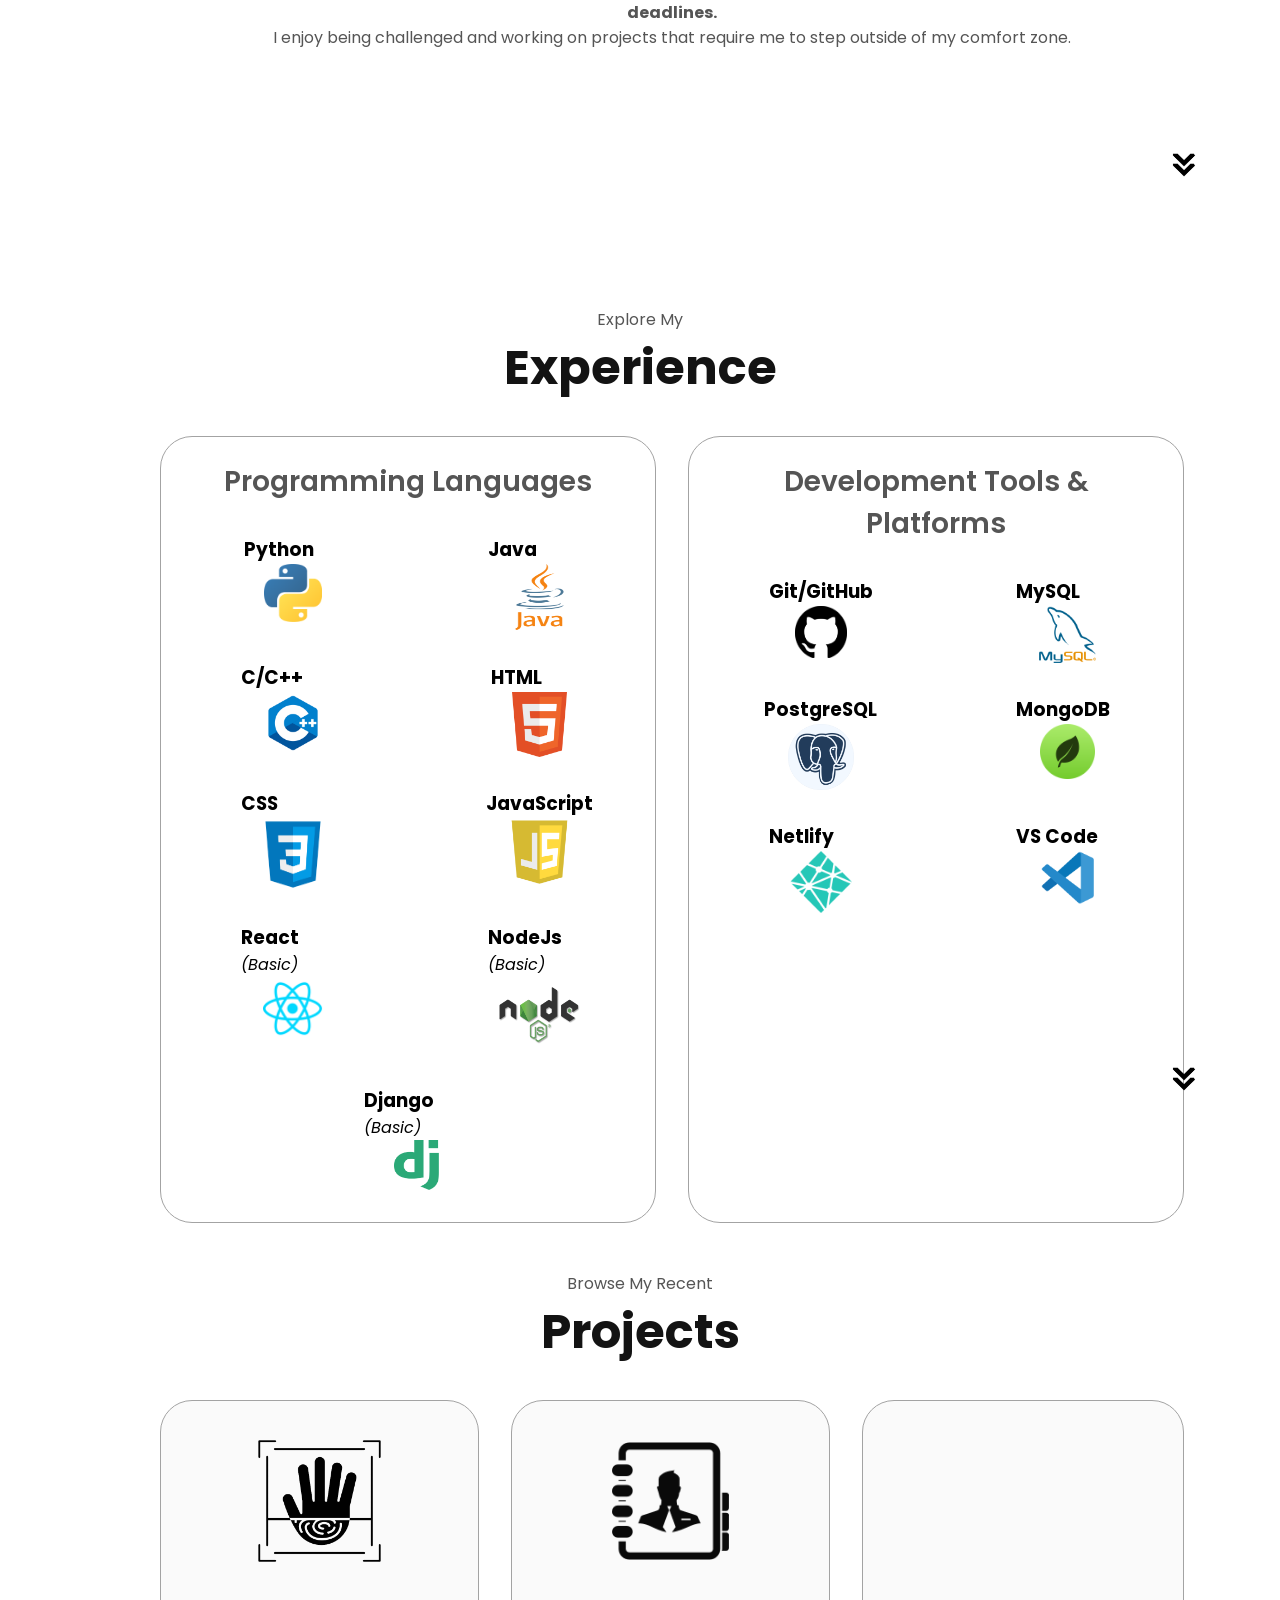
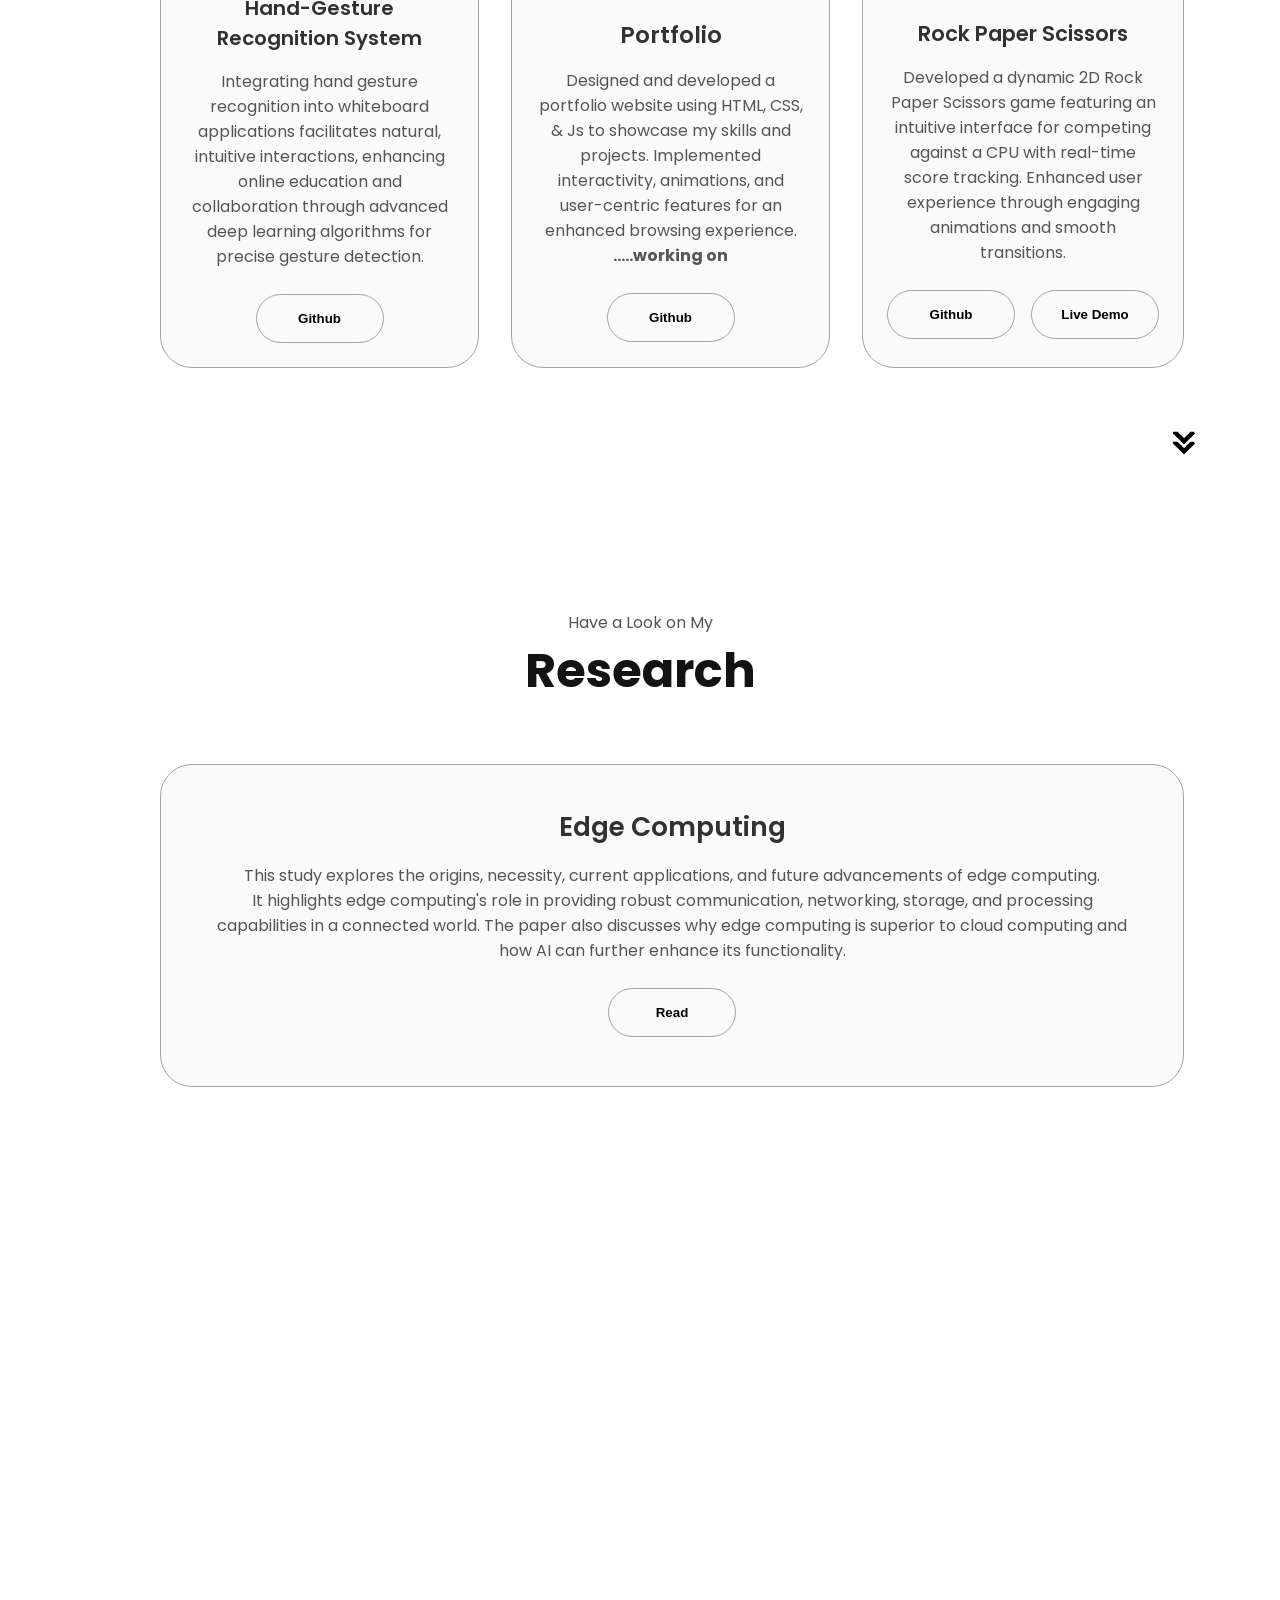
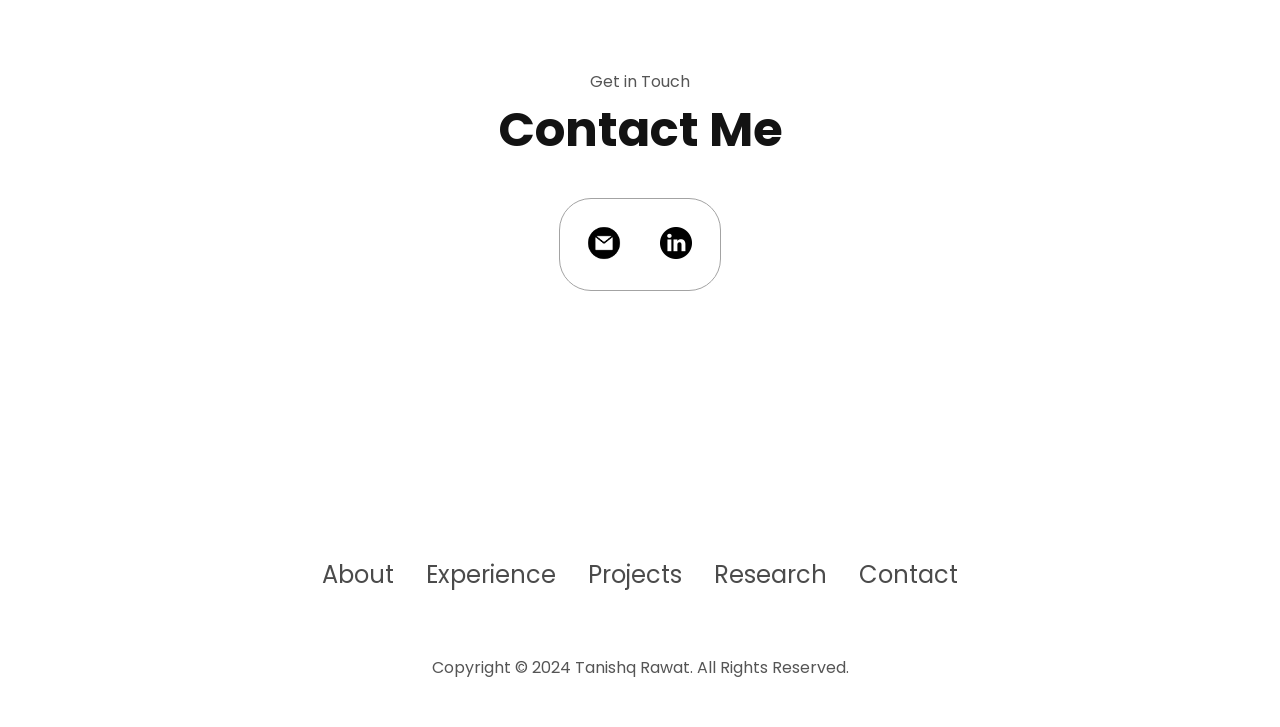
==== commit f9ff6378: "Update index.html" ====
--- a/index.html
+++ b/index.html
@@ -28,7 +28,7 @@
         <h1 class="title">Tanishq Rawat</h1>
         <p class="section__text__p2">Software Engineer</p>
         <div class="btn-container">
-            <a href="https://github.com/TaniRawat/Portfolio/blob/main/assets/Tanishq%20Rawat_Resume.pdf" target="_blank" rel="noopener">
+            <a href="assets/Tanishq Rawat_Resume.pdf" target="_blank" rel="noopener">
                 <button class="btn btn-color-2">
                     See Resume
 
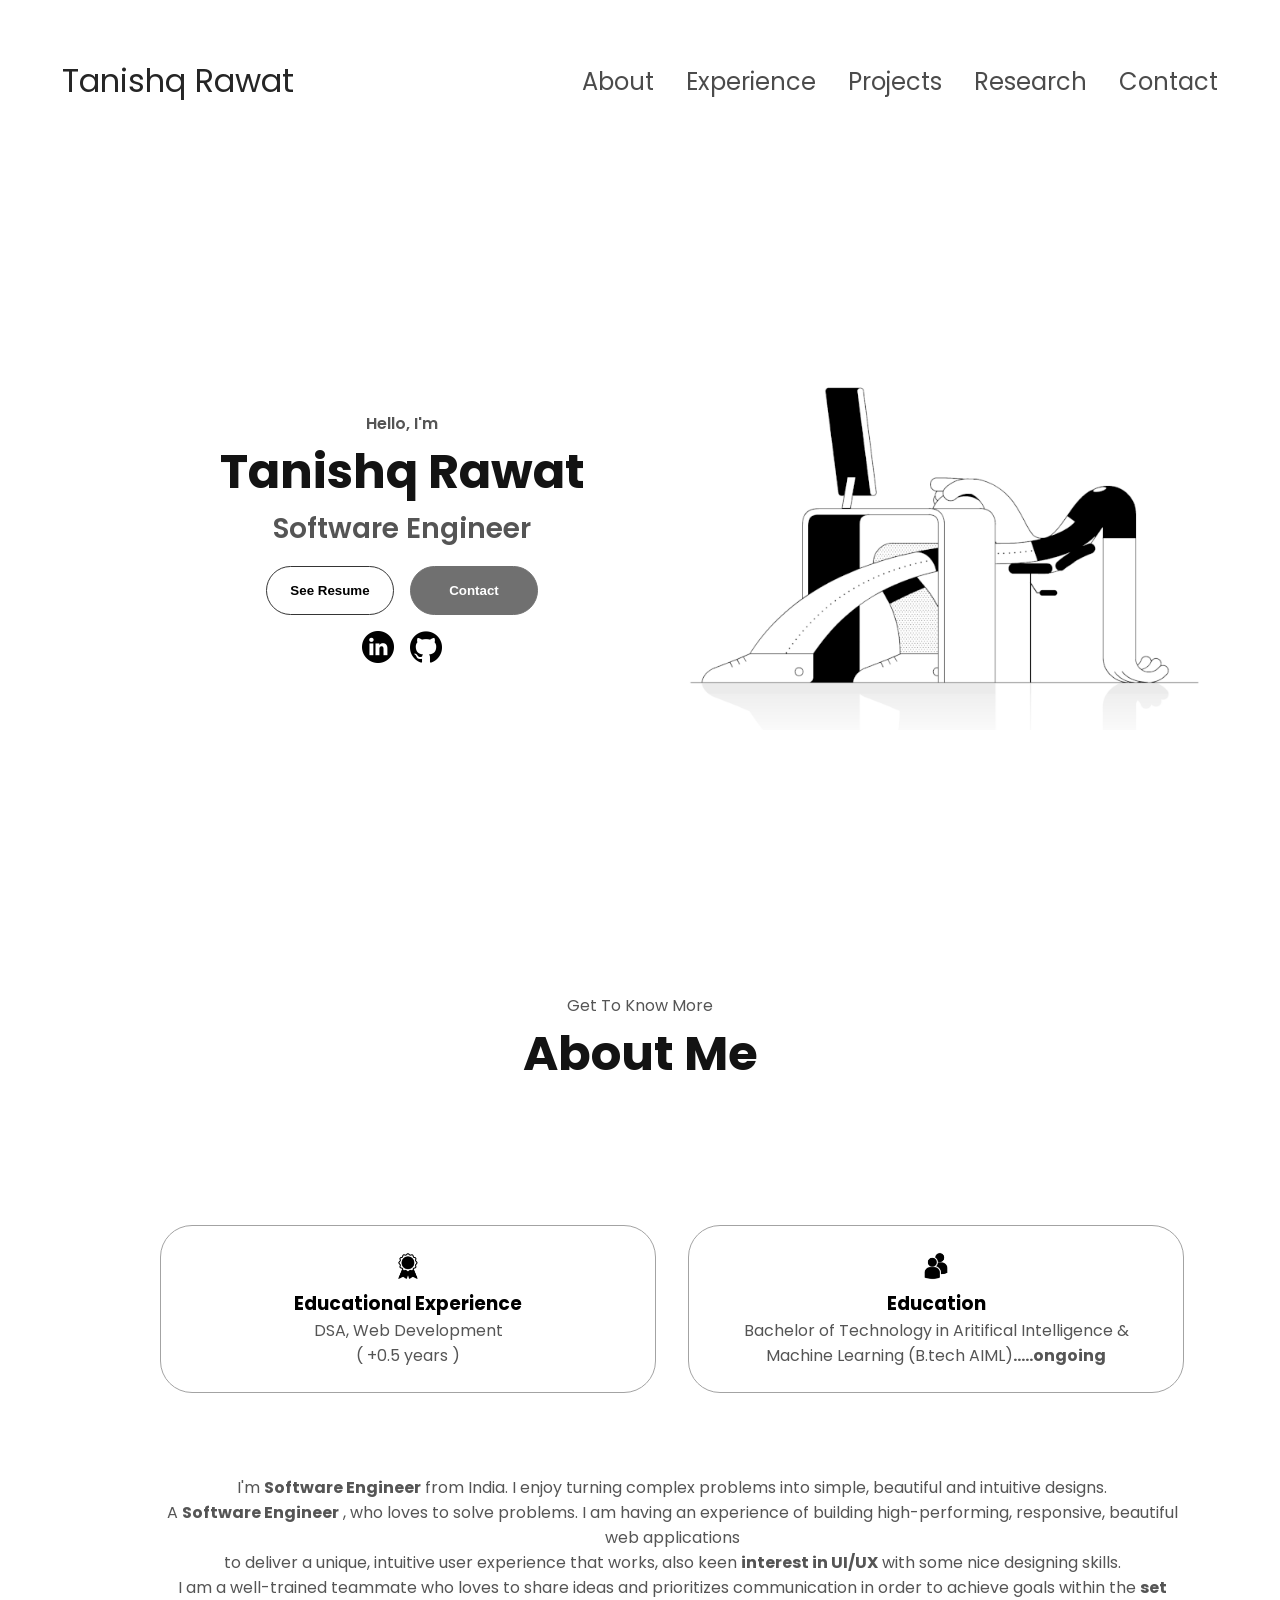
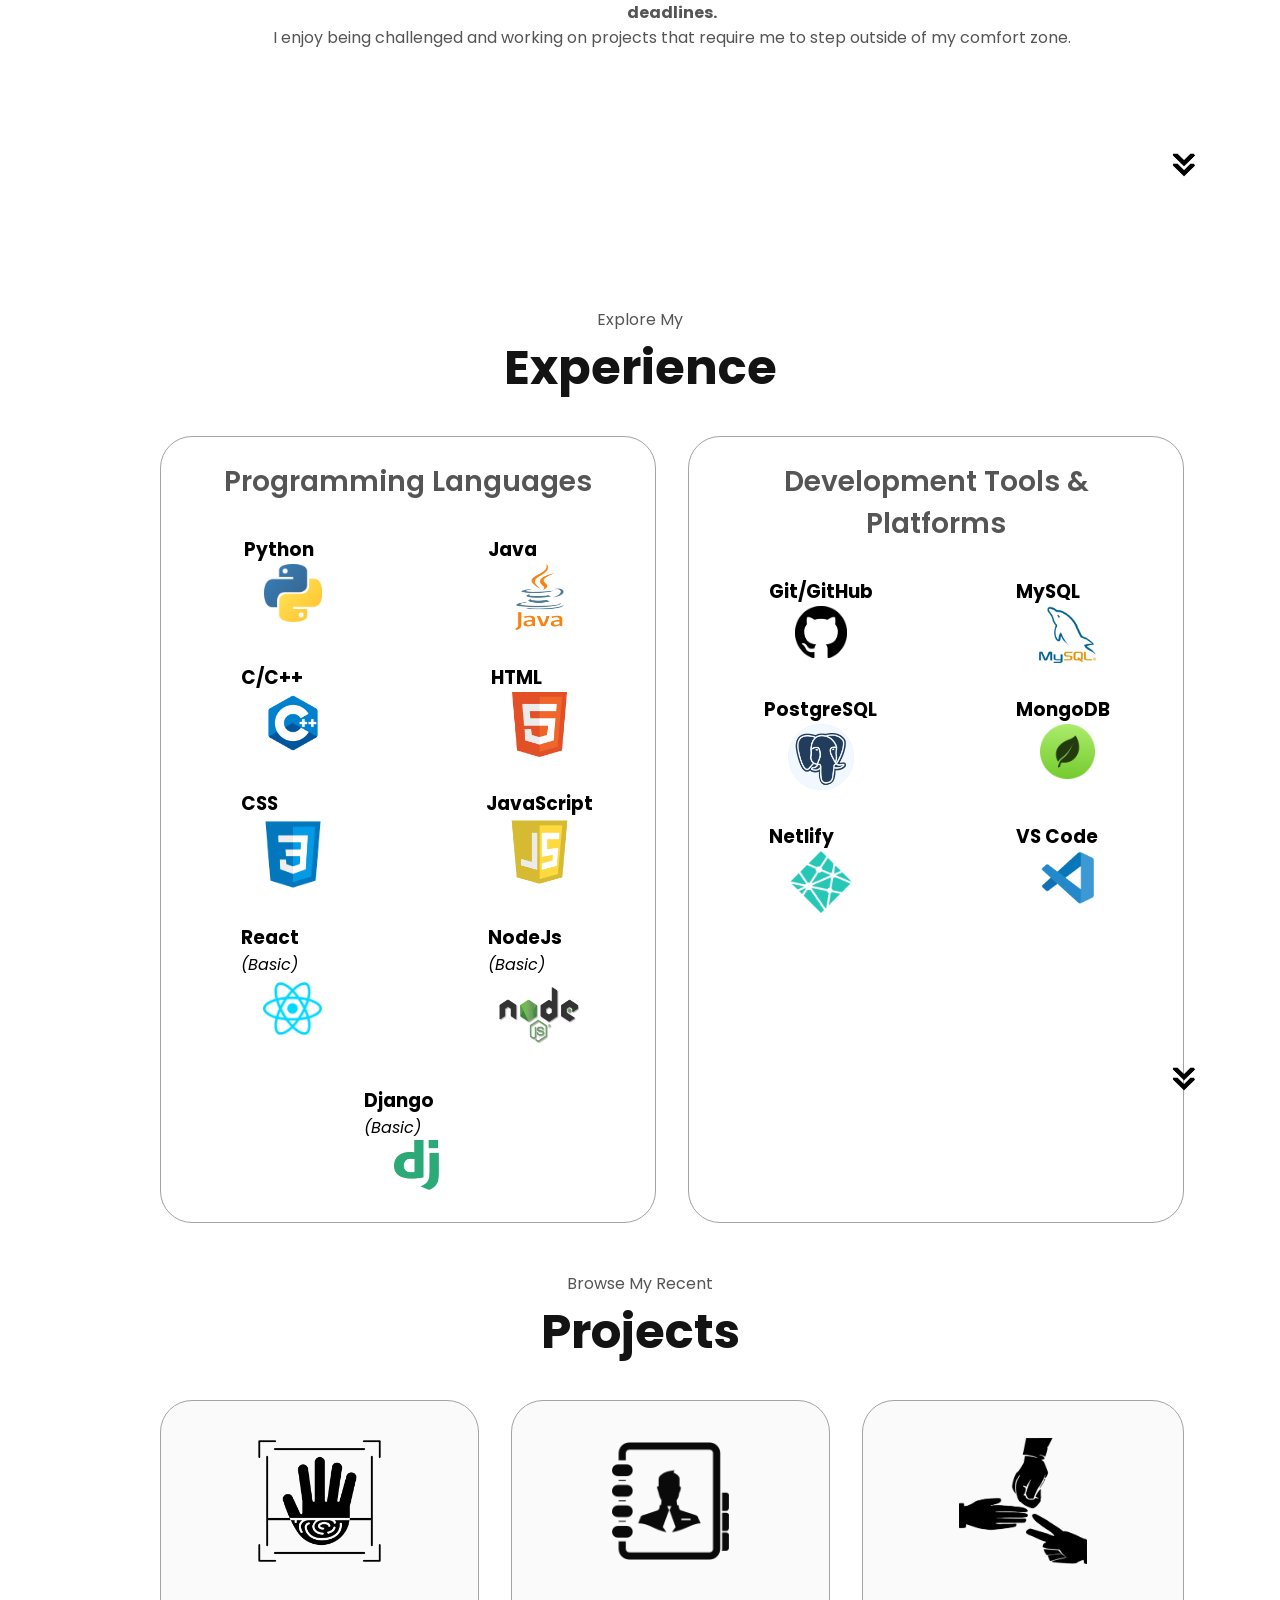
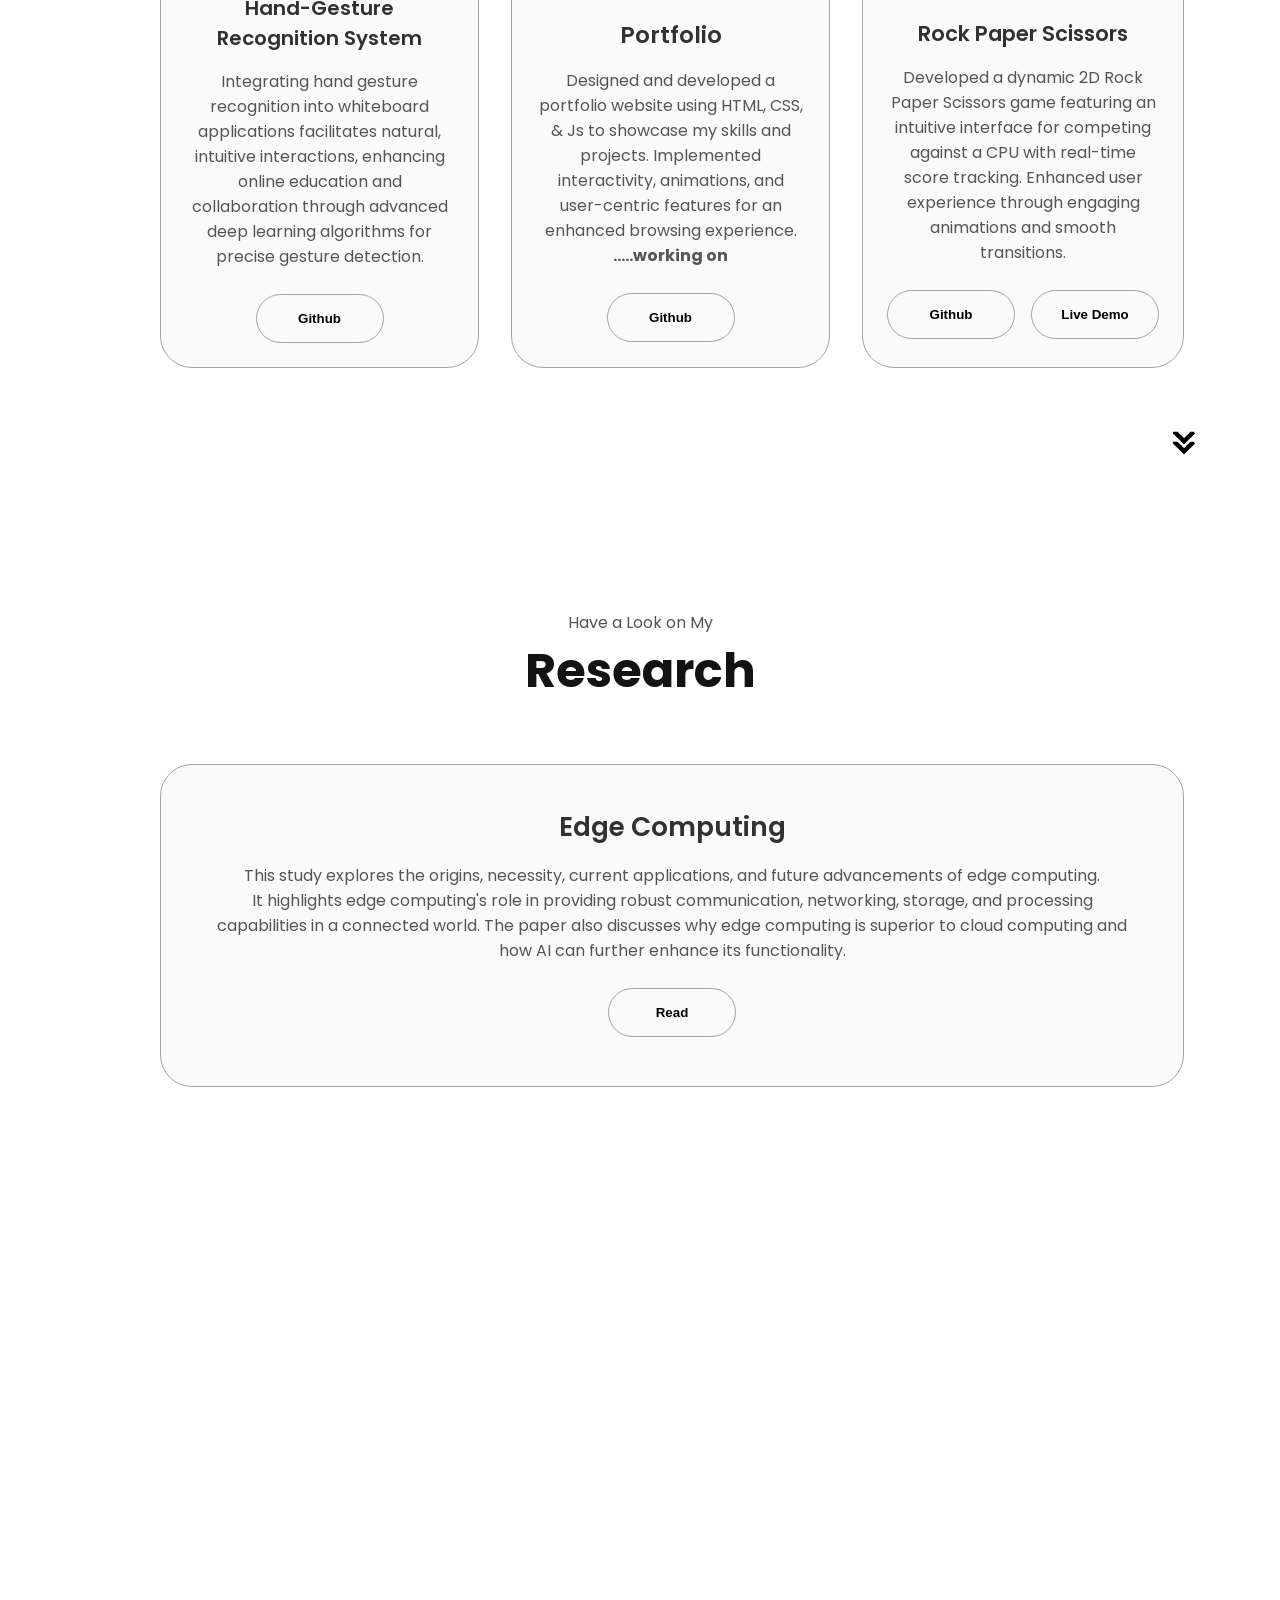
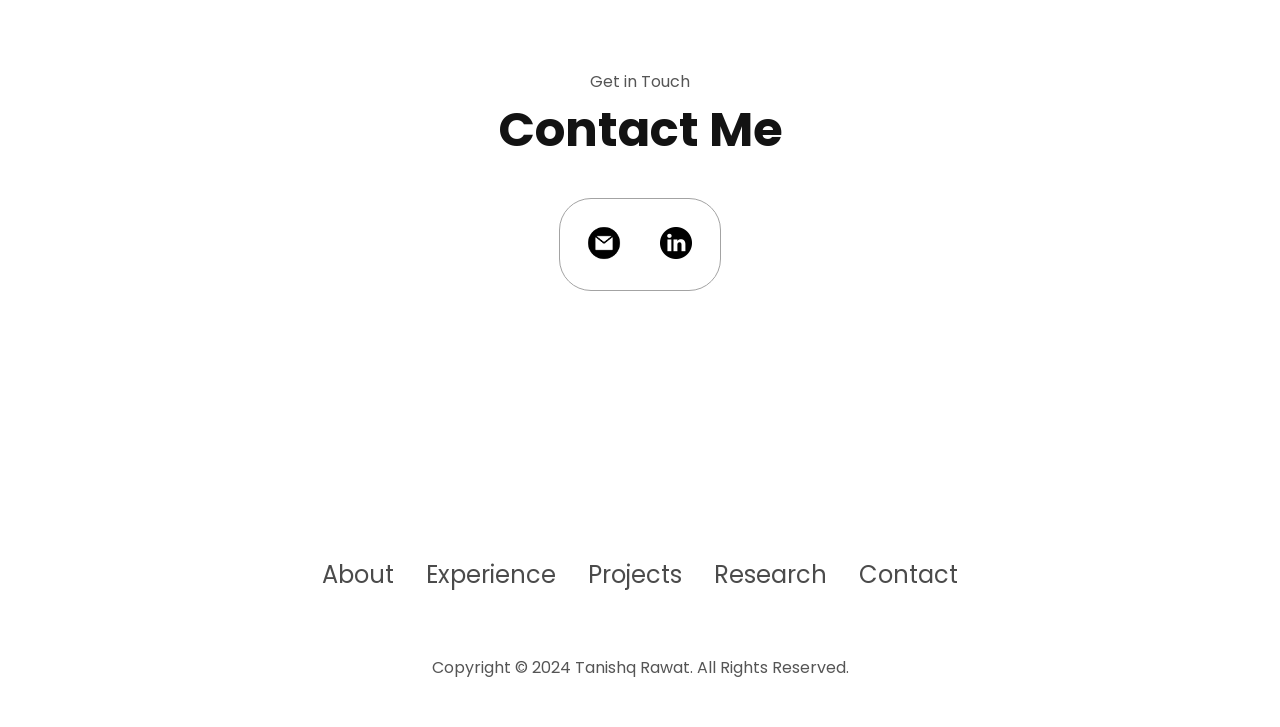
==== commit 310fa357: "Update index.html" ====
--- a/index.html
+++ b/index.html
@@ -28,7 +28,7 @@
         <h1 class="title">Tanishq Rawat</h1>
         <p class="section__text__p2">Software Engineer</p>
         <div class="btn-container">
-            <a href="assets/Tanishq Rawat_Resume.pdf" target="_blank" rel="noopener">
+            <a href="Resume.pdf" target="_blank" rel="noopener">
                 <button class="btn btn-color-2">
                     See Resume
 
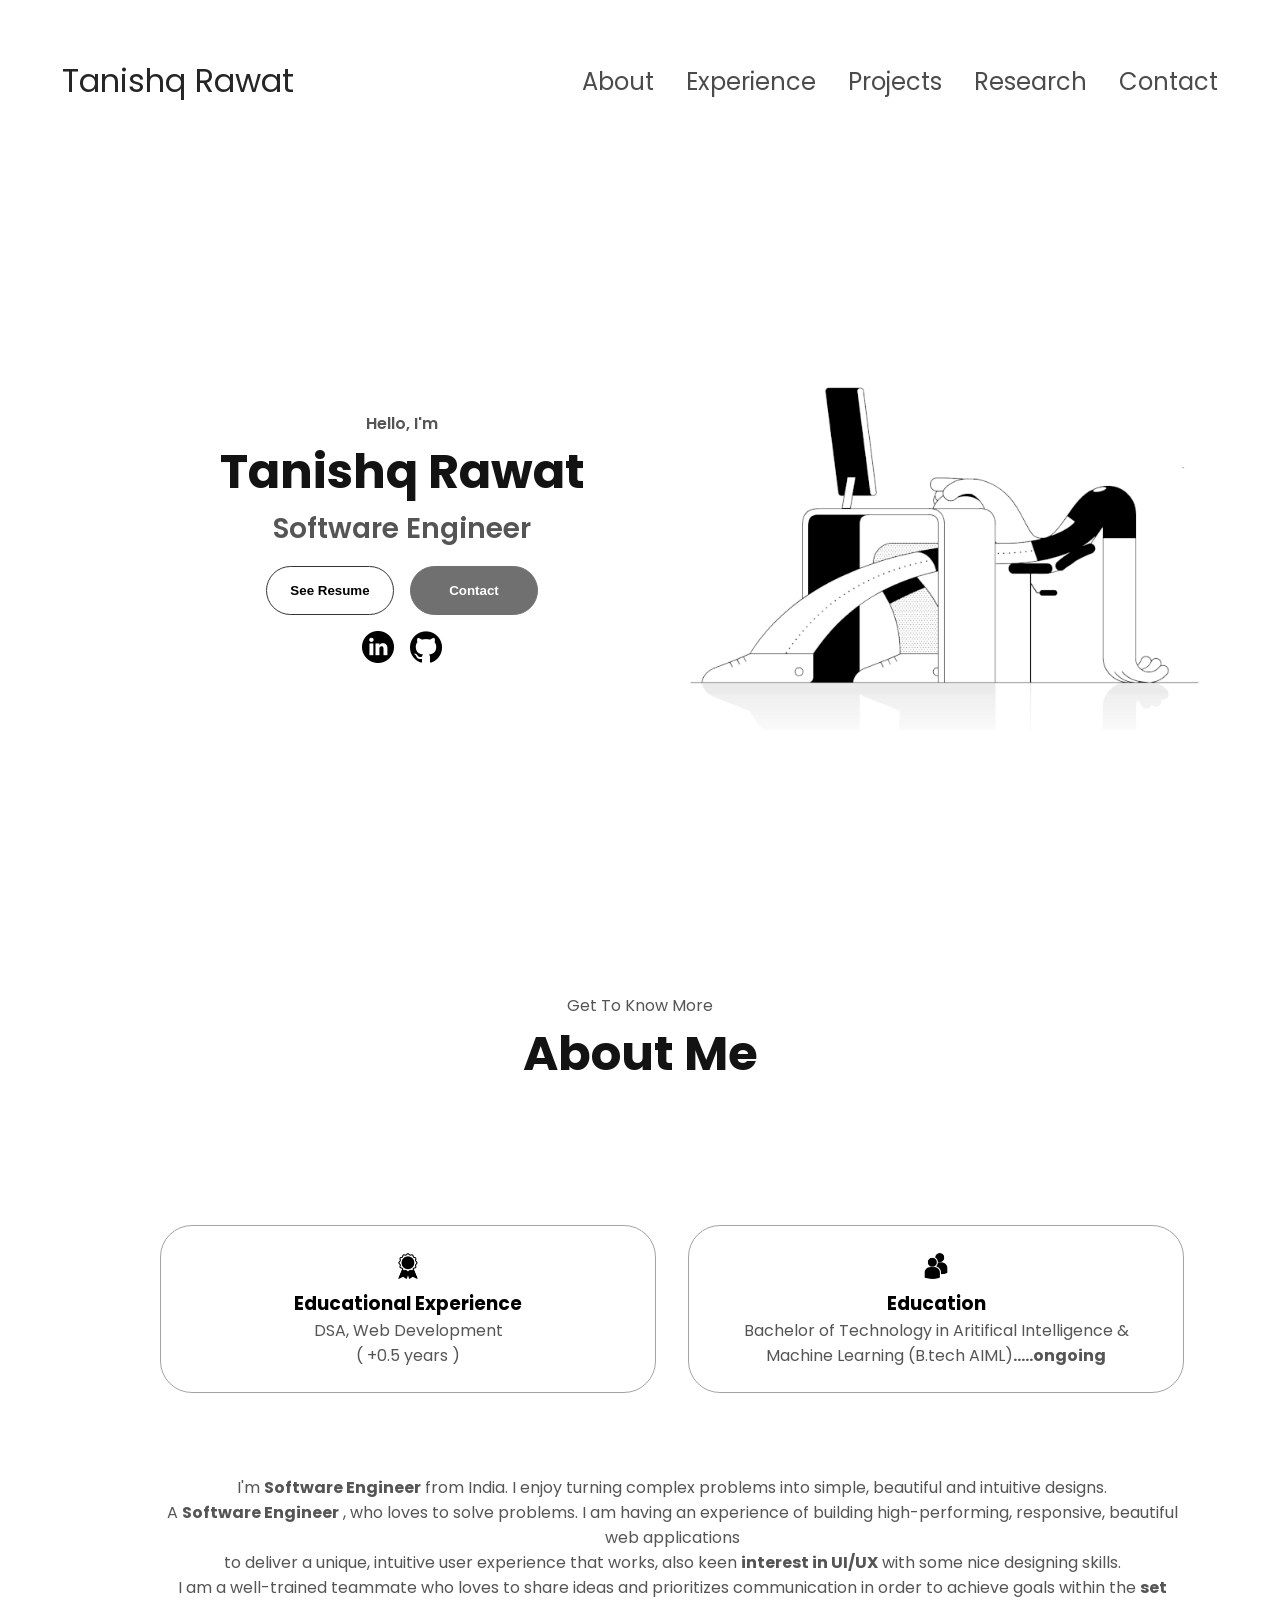
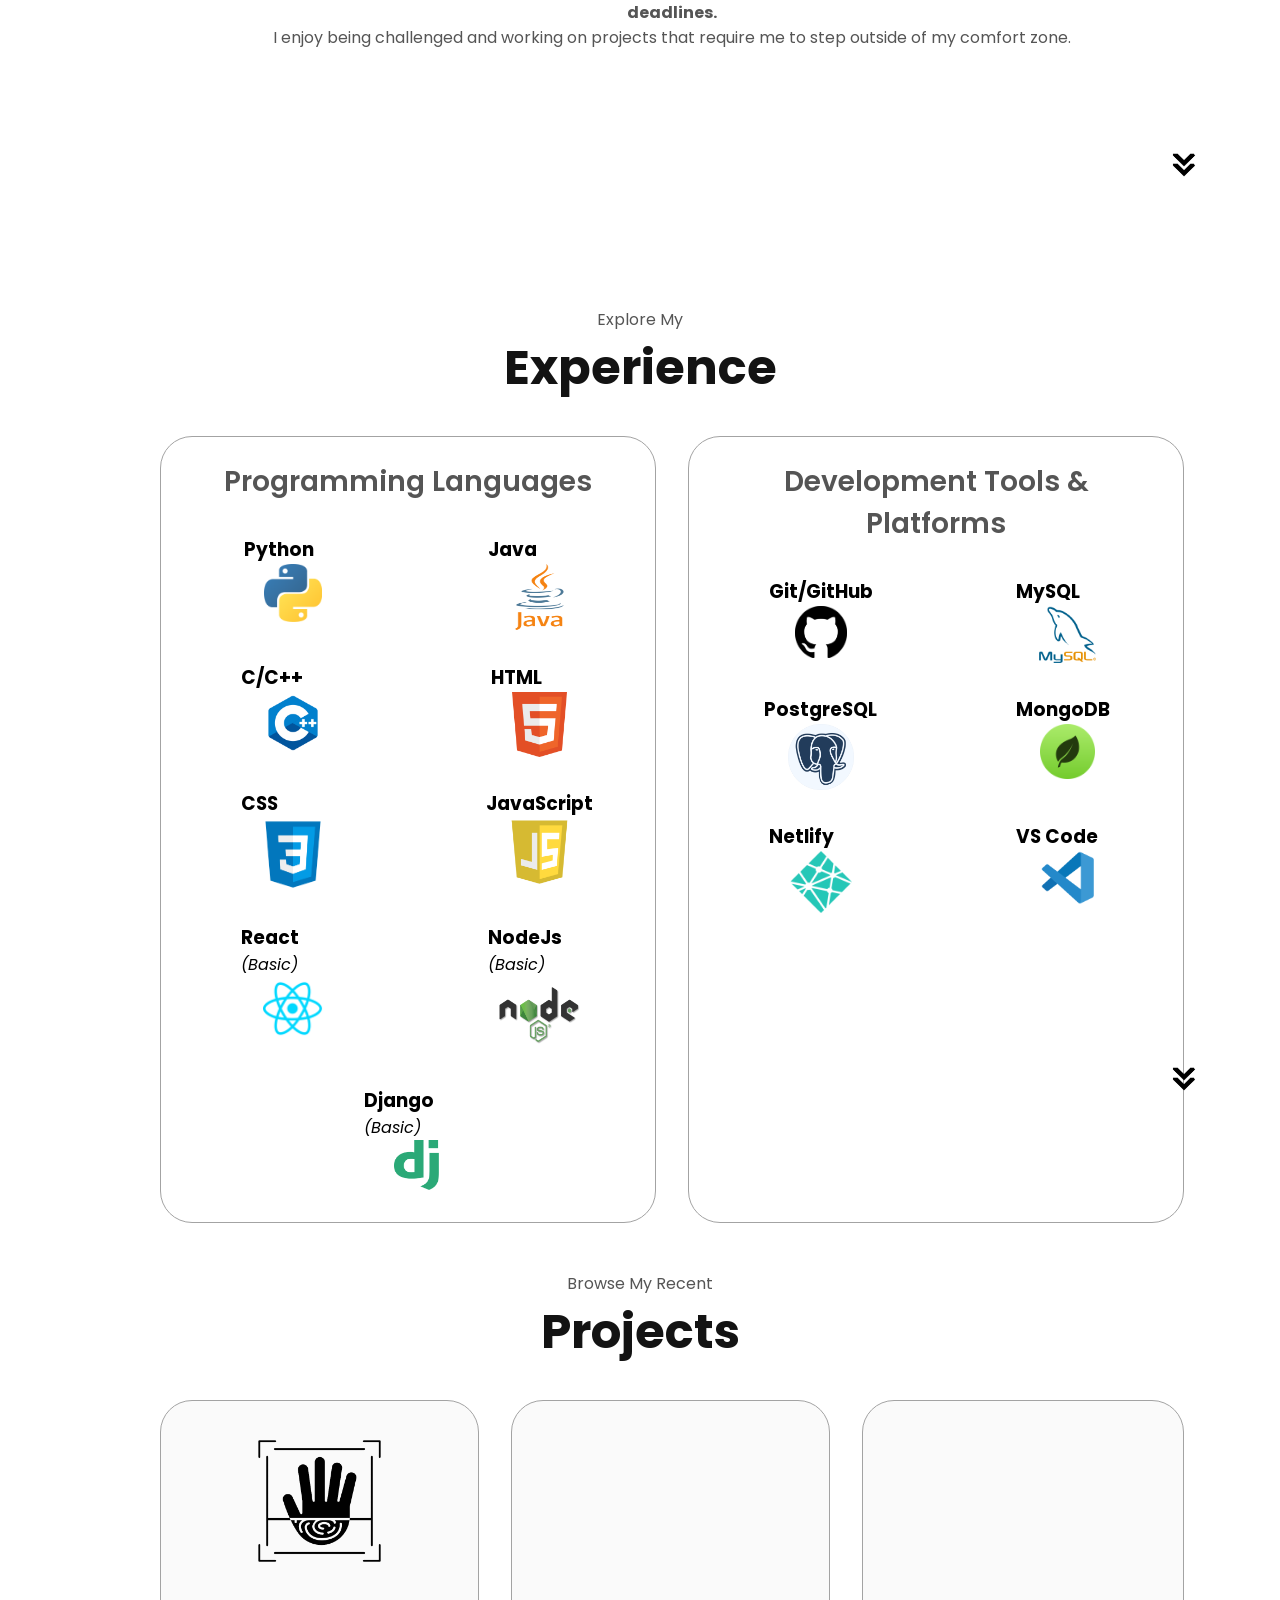
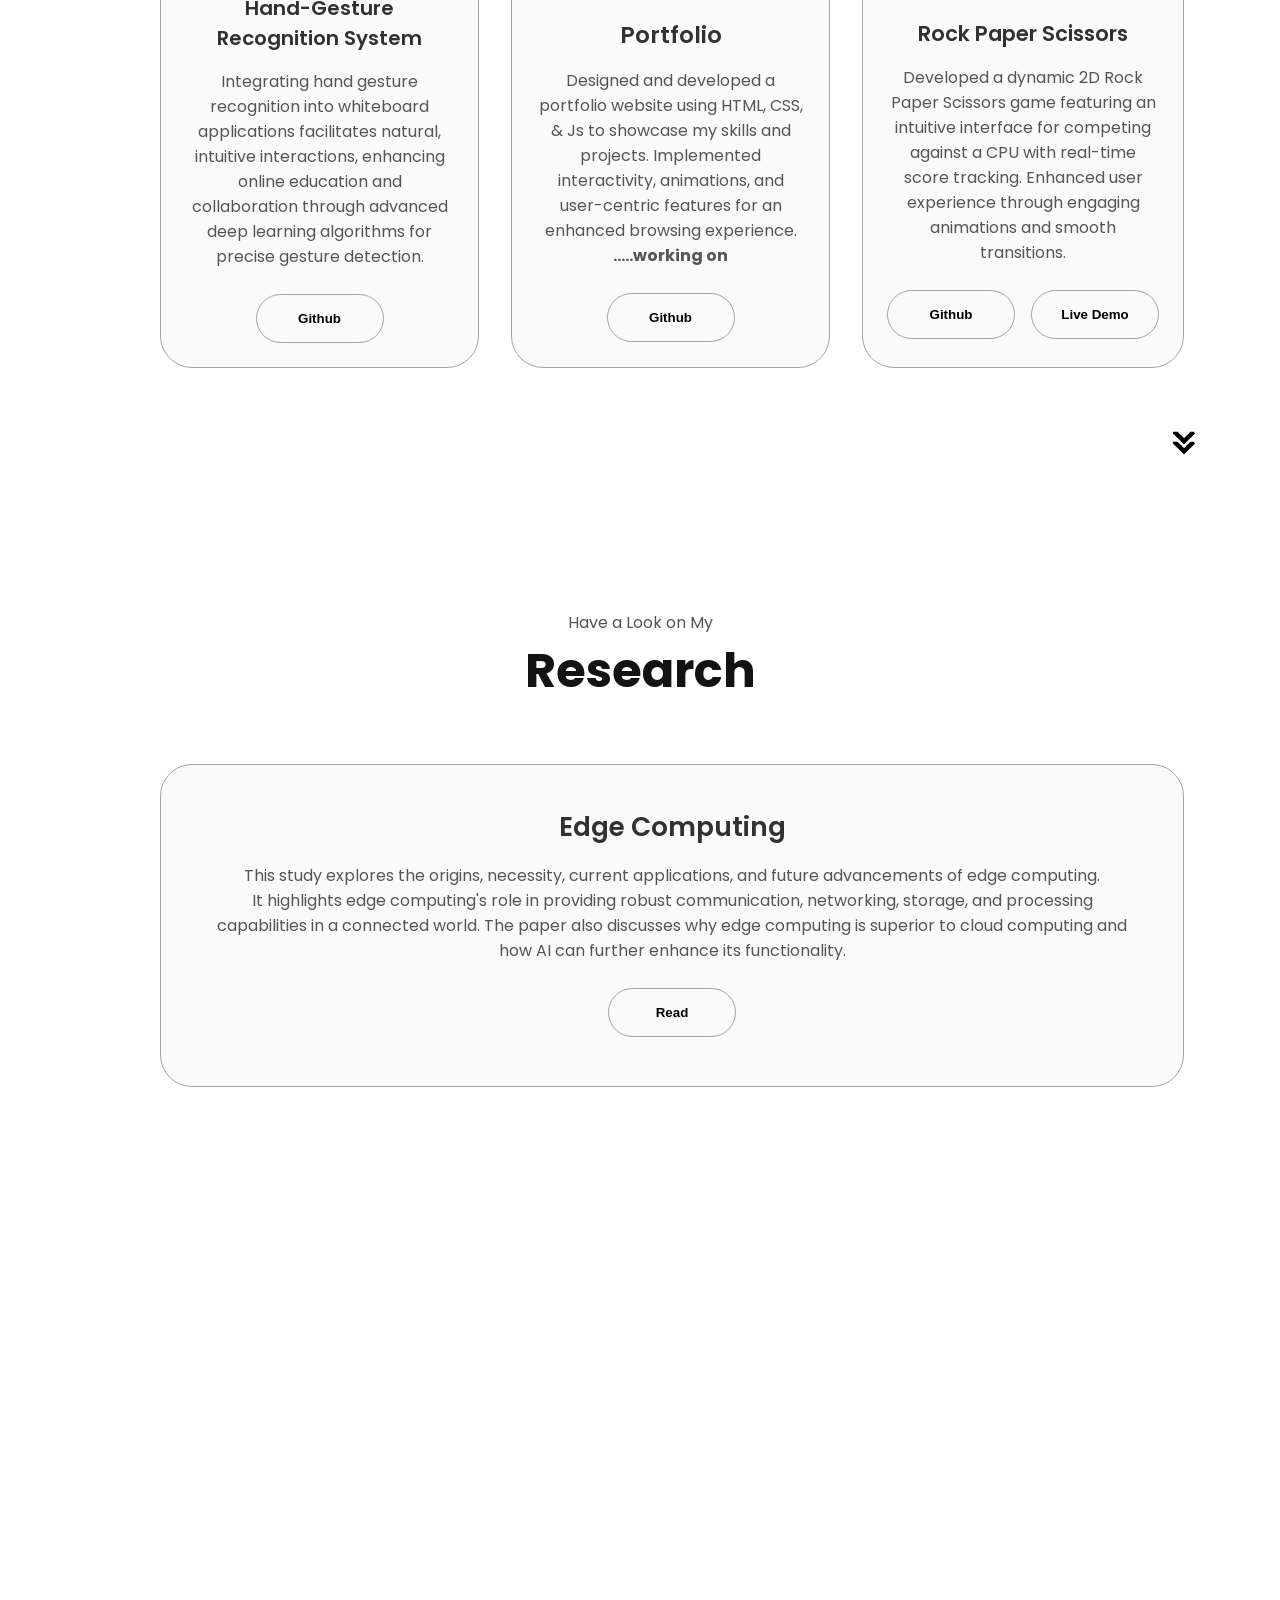
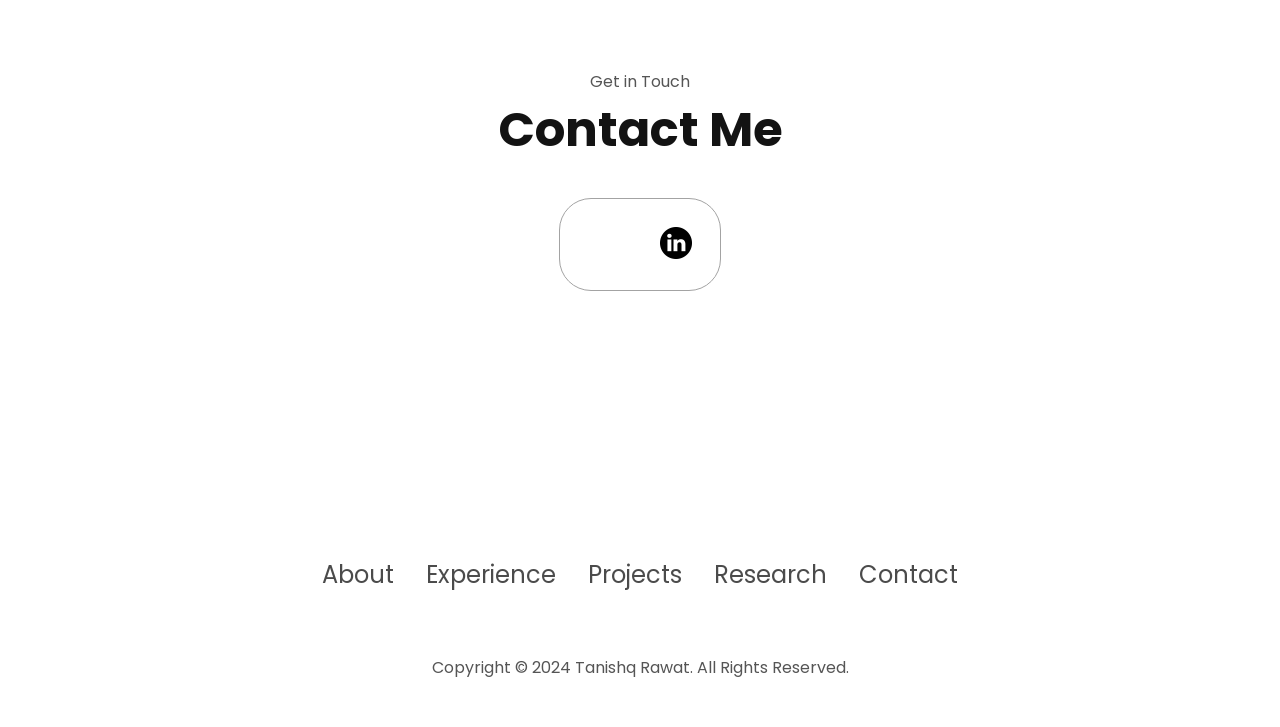
==== commit c3f1cff0: "Update index.html" ====
--- a/index.html
+++ b/index.html
@@ -28,7 +28,7 @@
         <h1 class="title">Tanishq Rawat</h1>
         <p class="section__text__p2">Software Engineer</p>
         <div class="btn-container">
-            <a href="Resume.pdf" target="_blank" rel="noopener">
+            <a href="Resume_TanishqRawat.pdf" target="_blank" rel="noopener">
                 <button class="btn btn-color-2">
                     See Resume
 
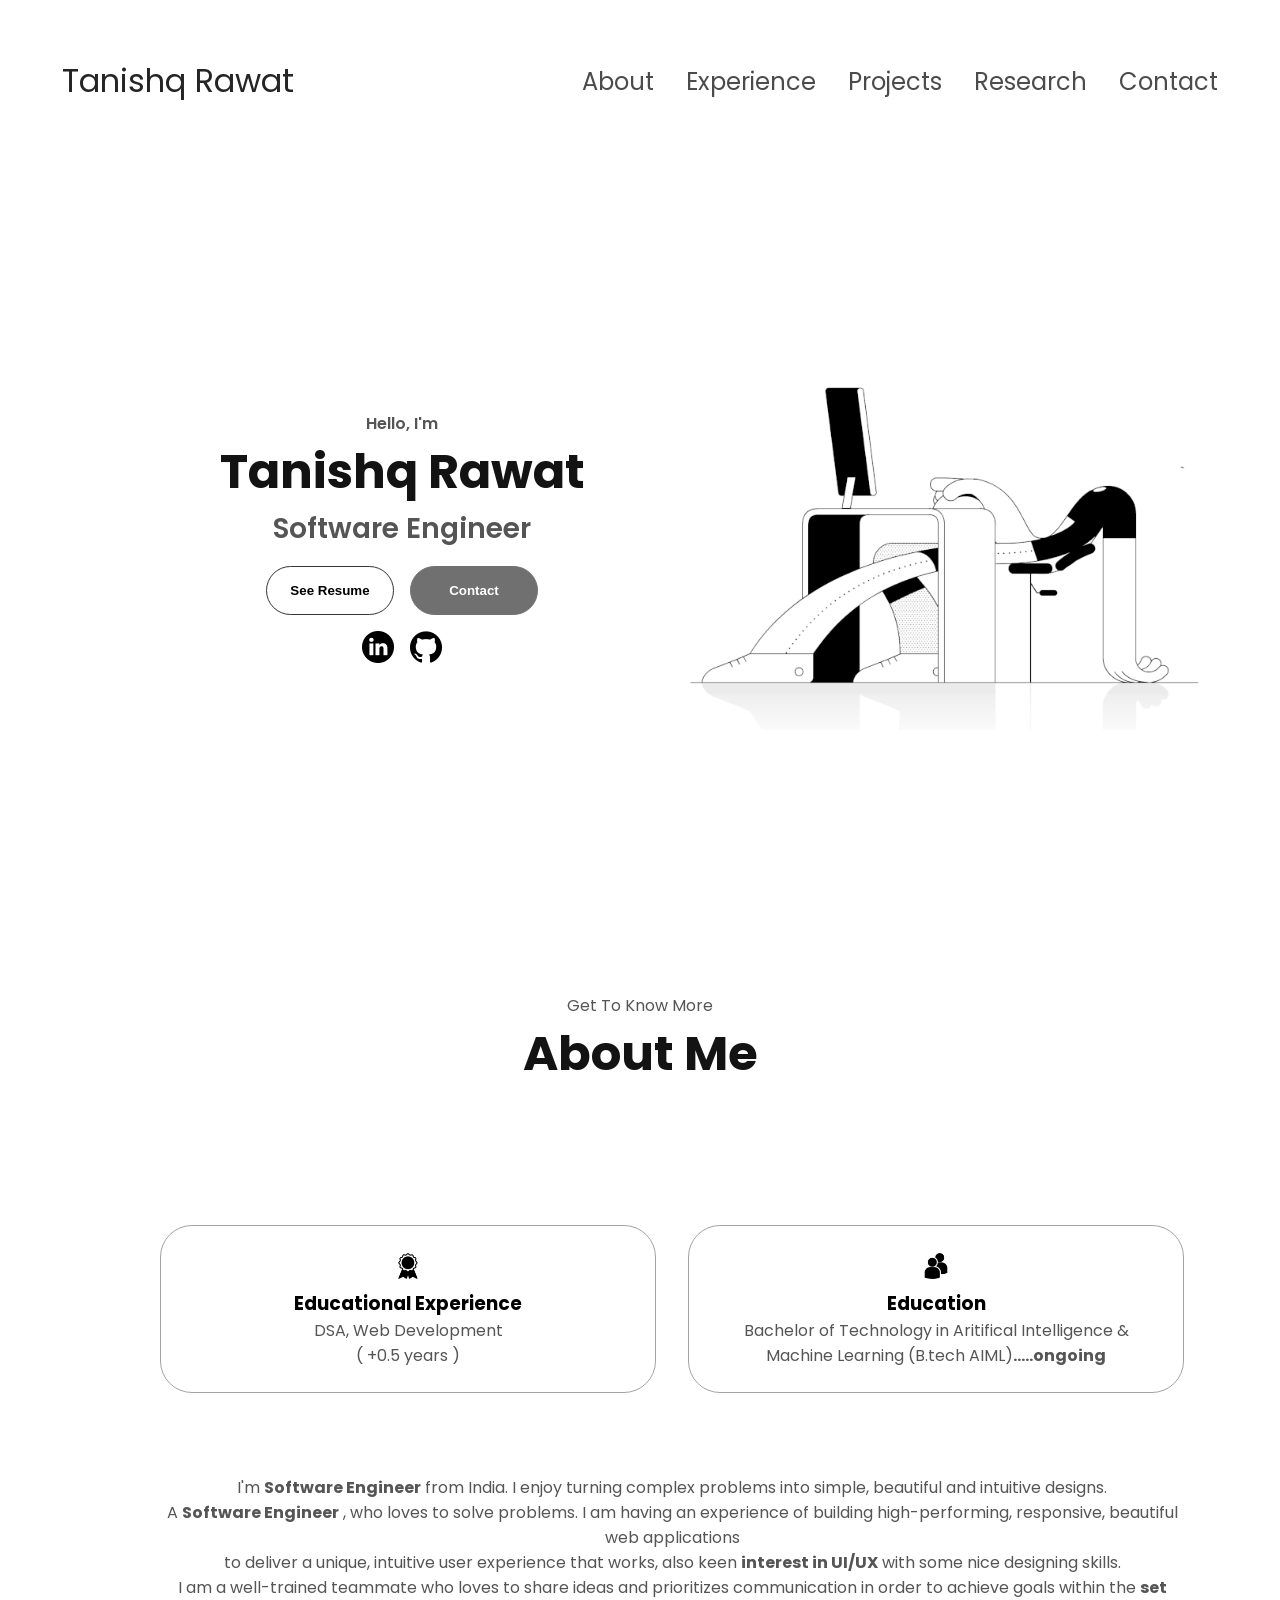
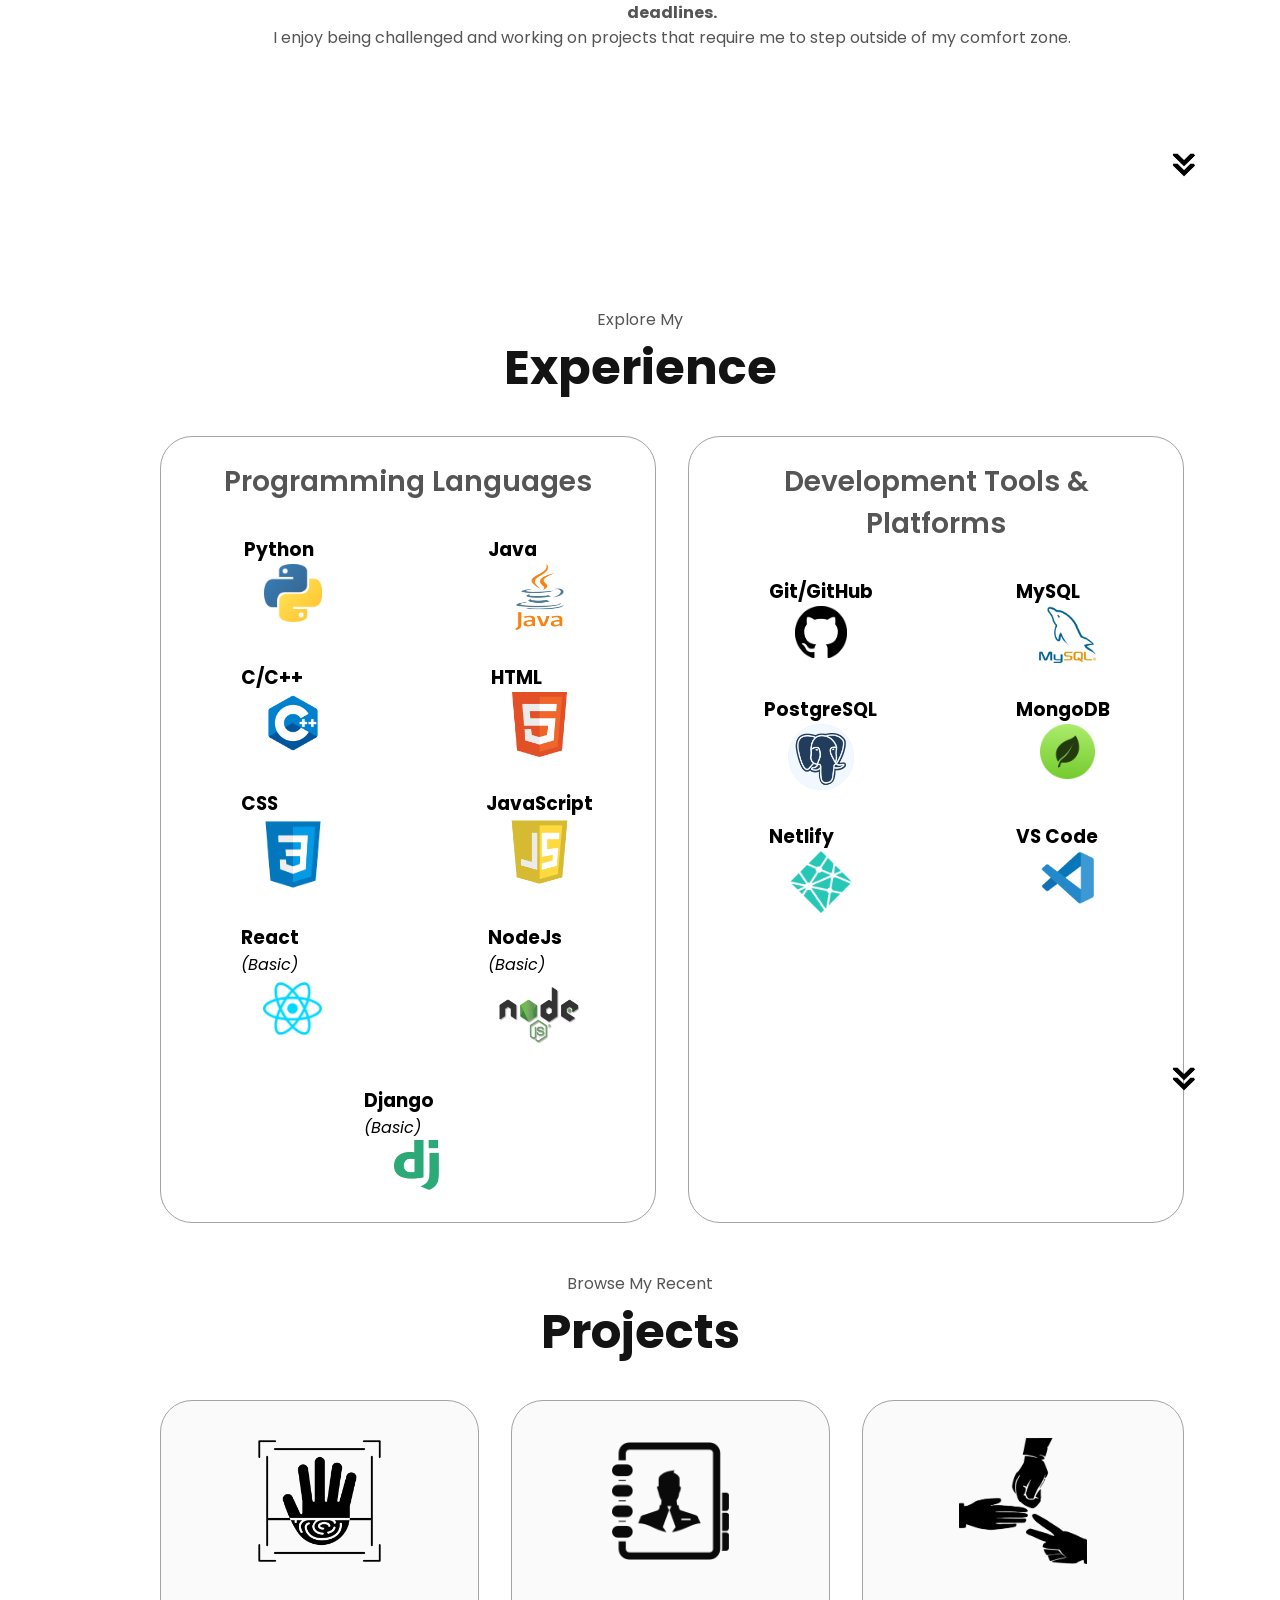
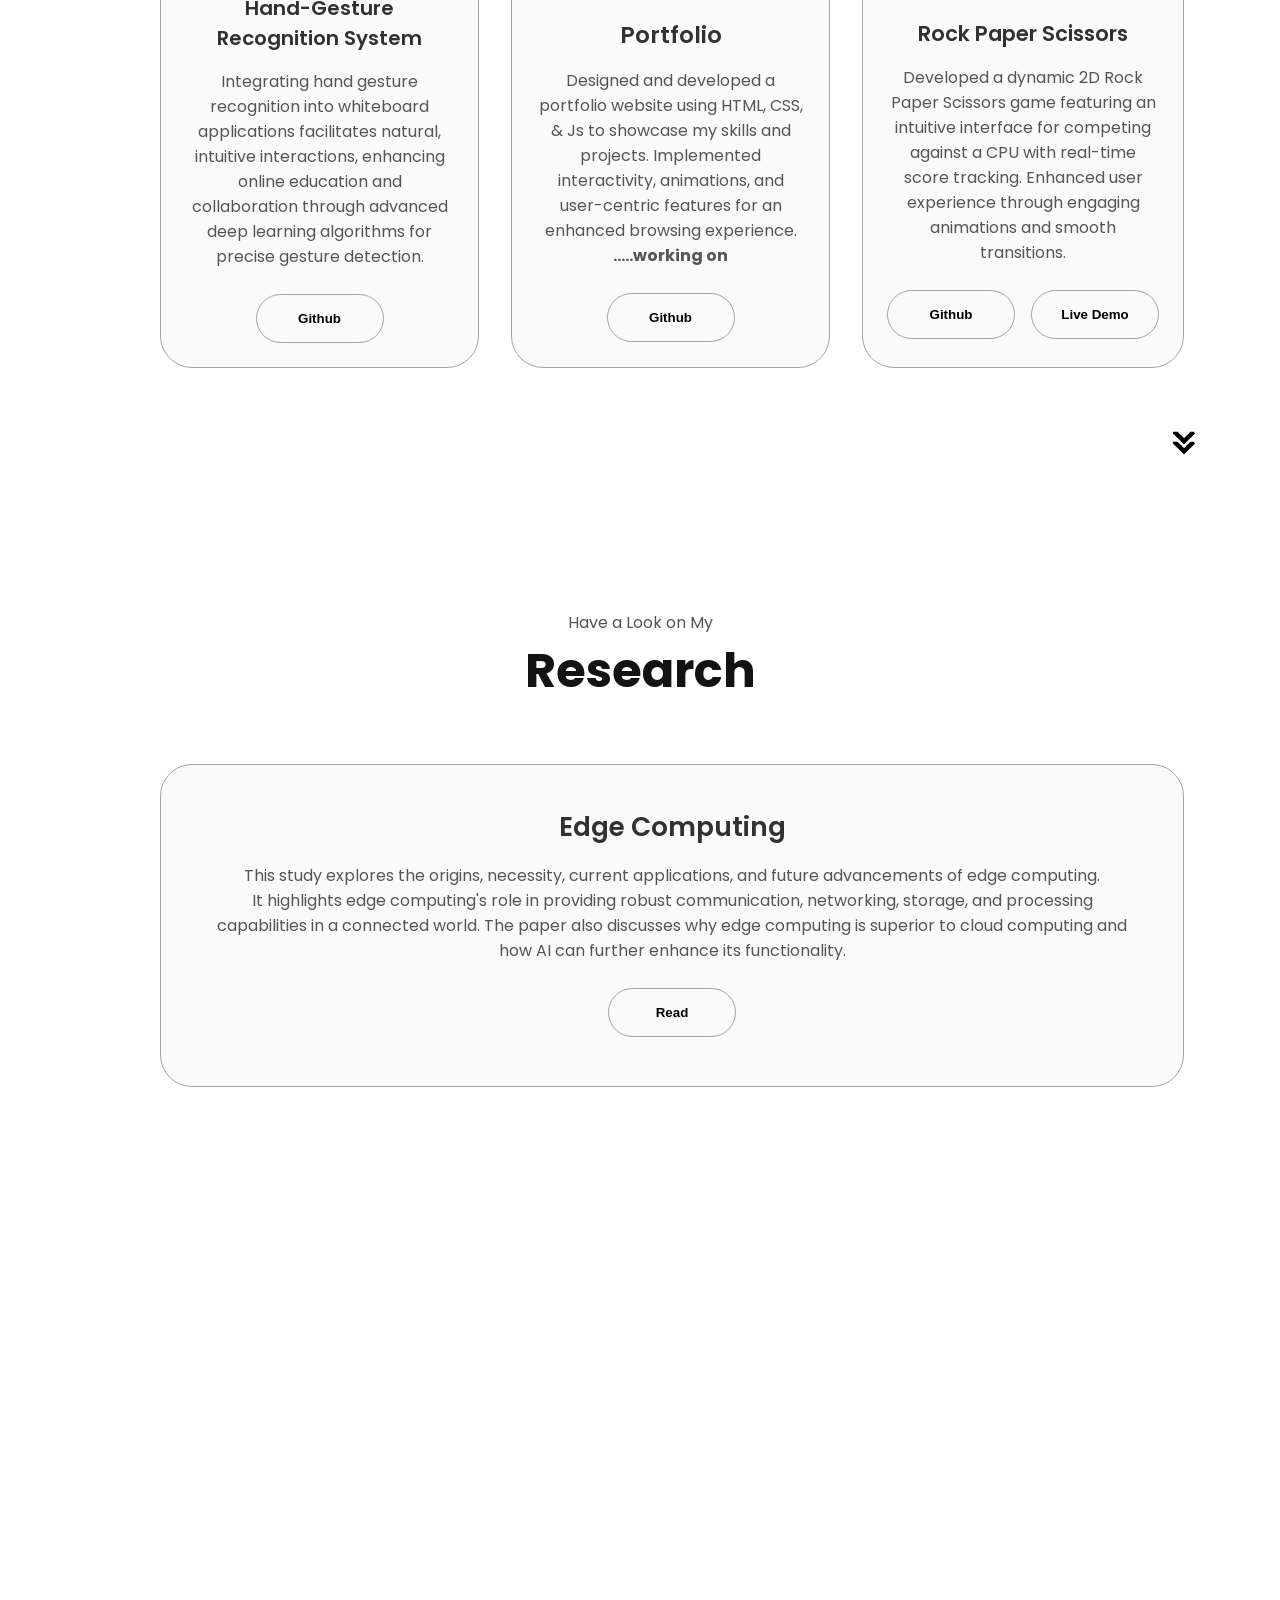
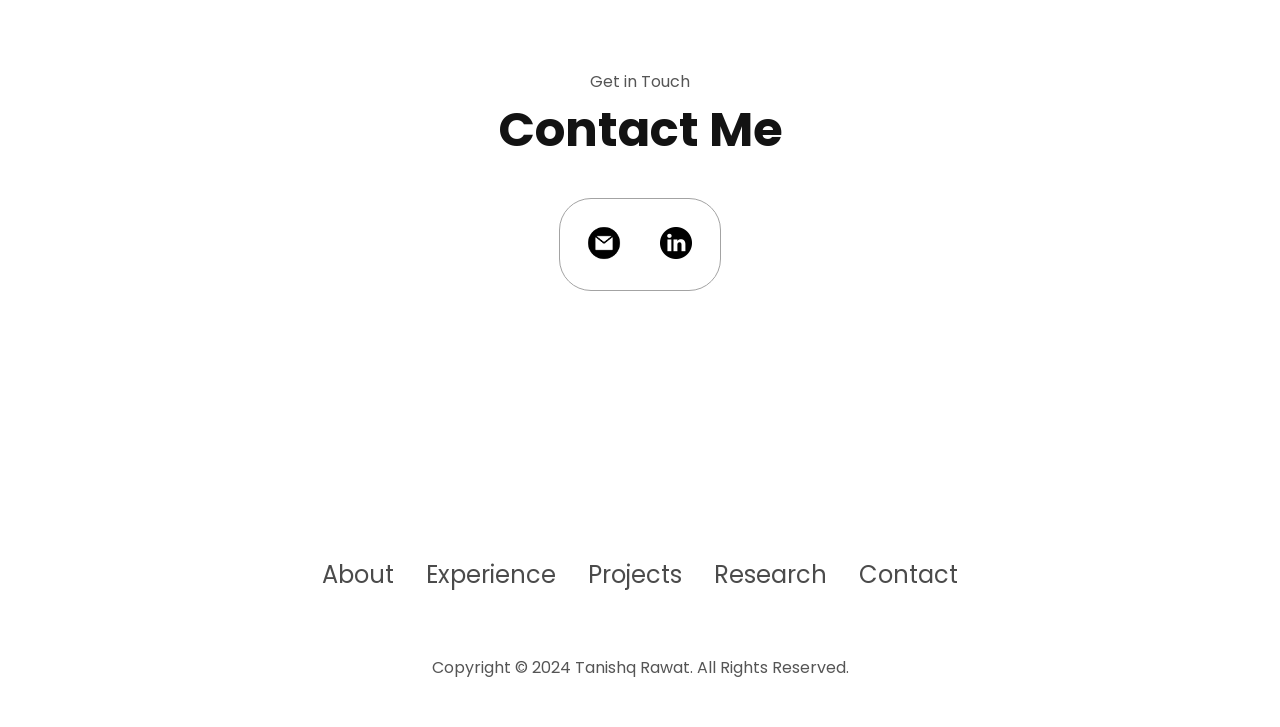
==== commit 5e0bb3a1: "Update index.html" ====
--- a/index.html
+++ b/index.html
@@ -442,3 +442,4 @@
 
 </body>
 </html>
+
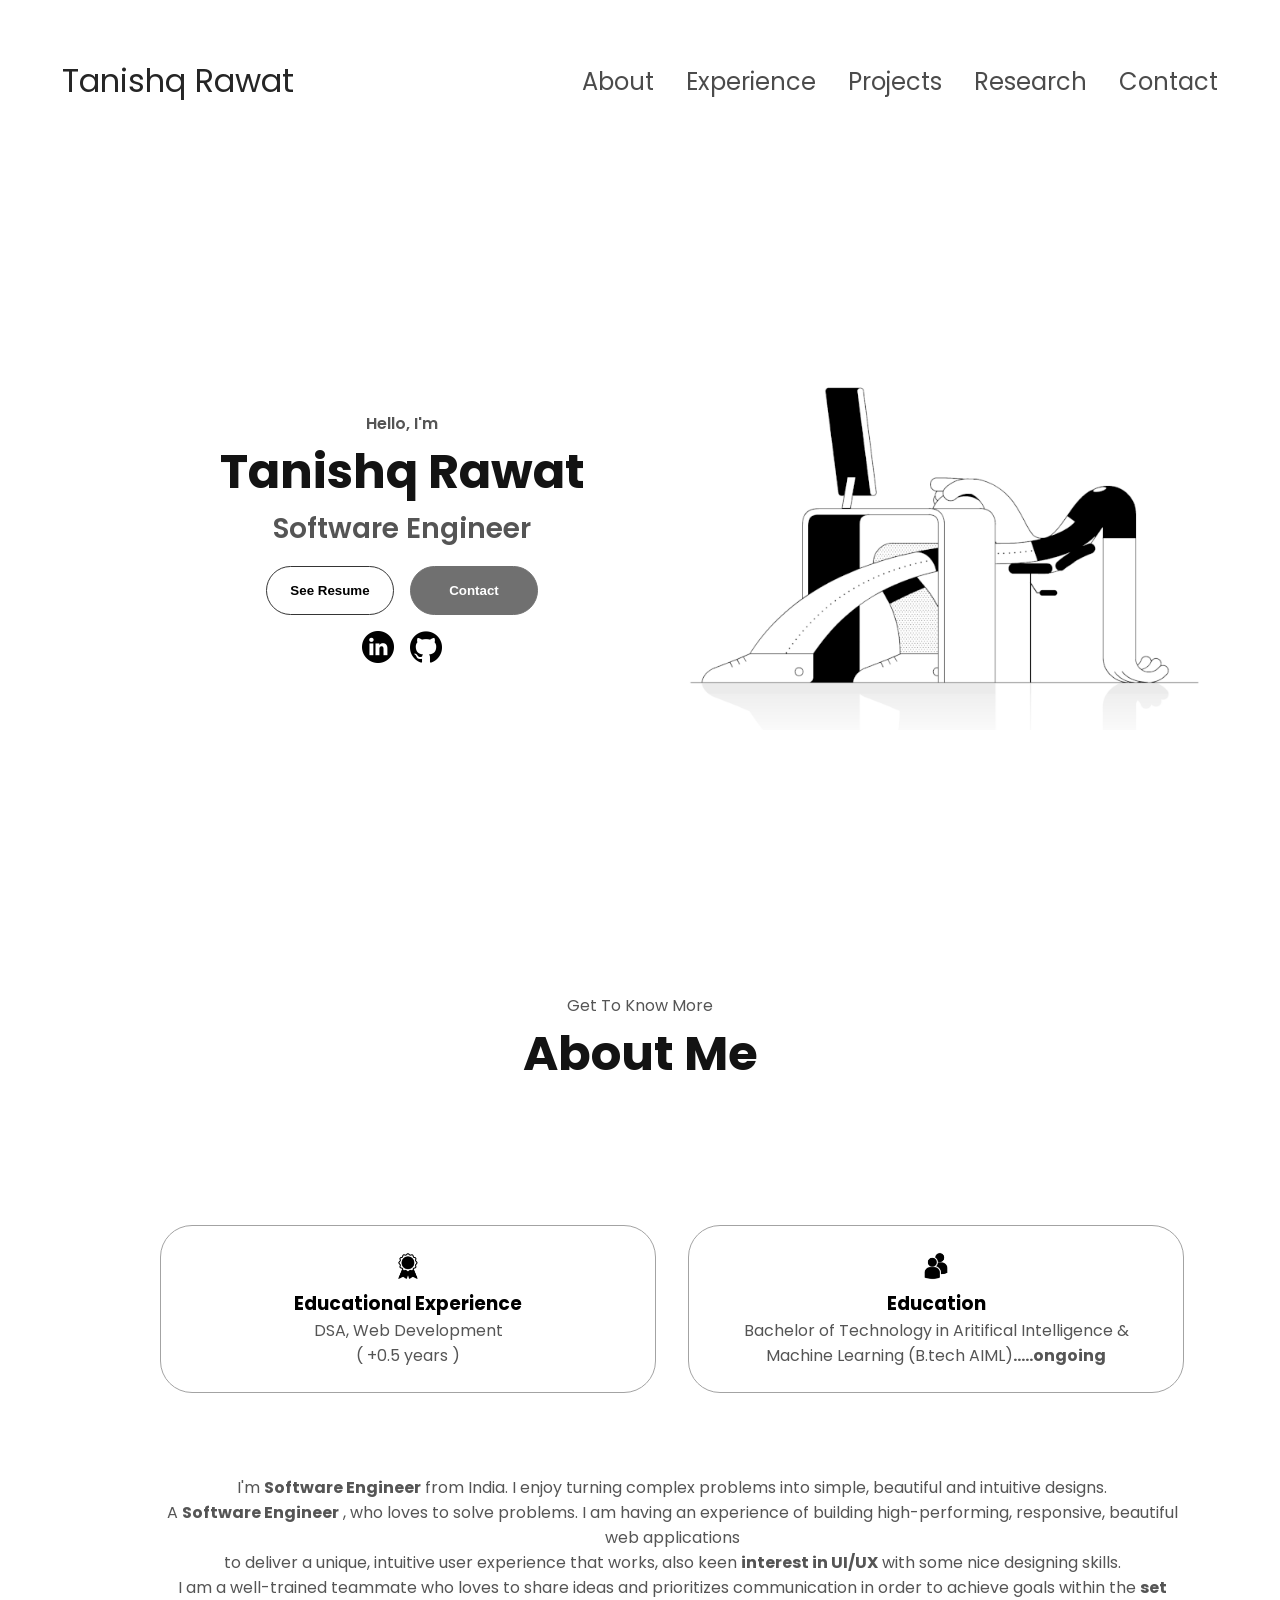
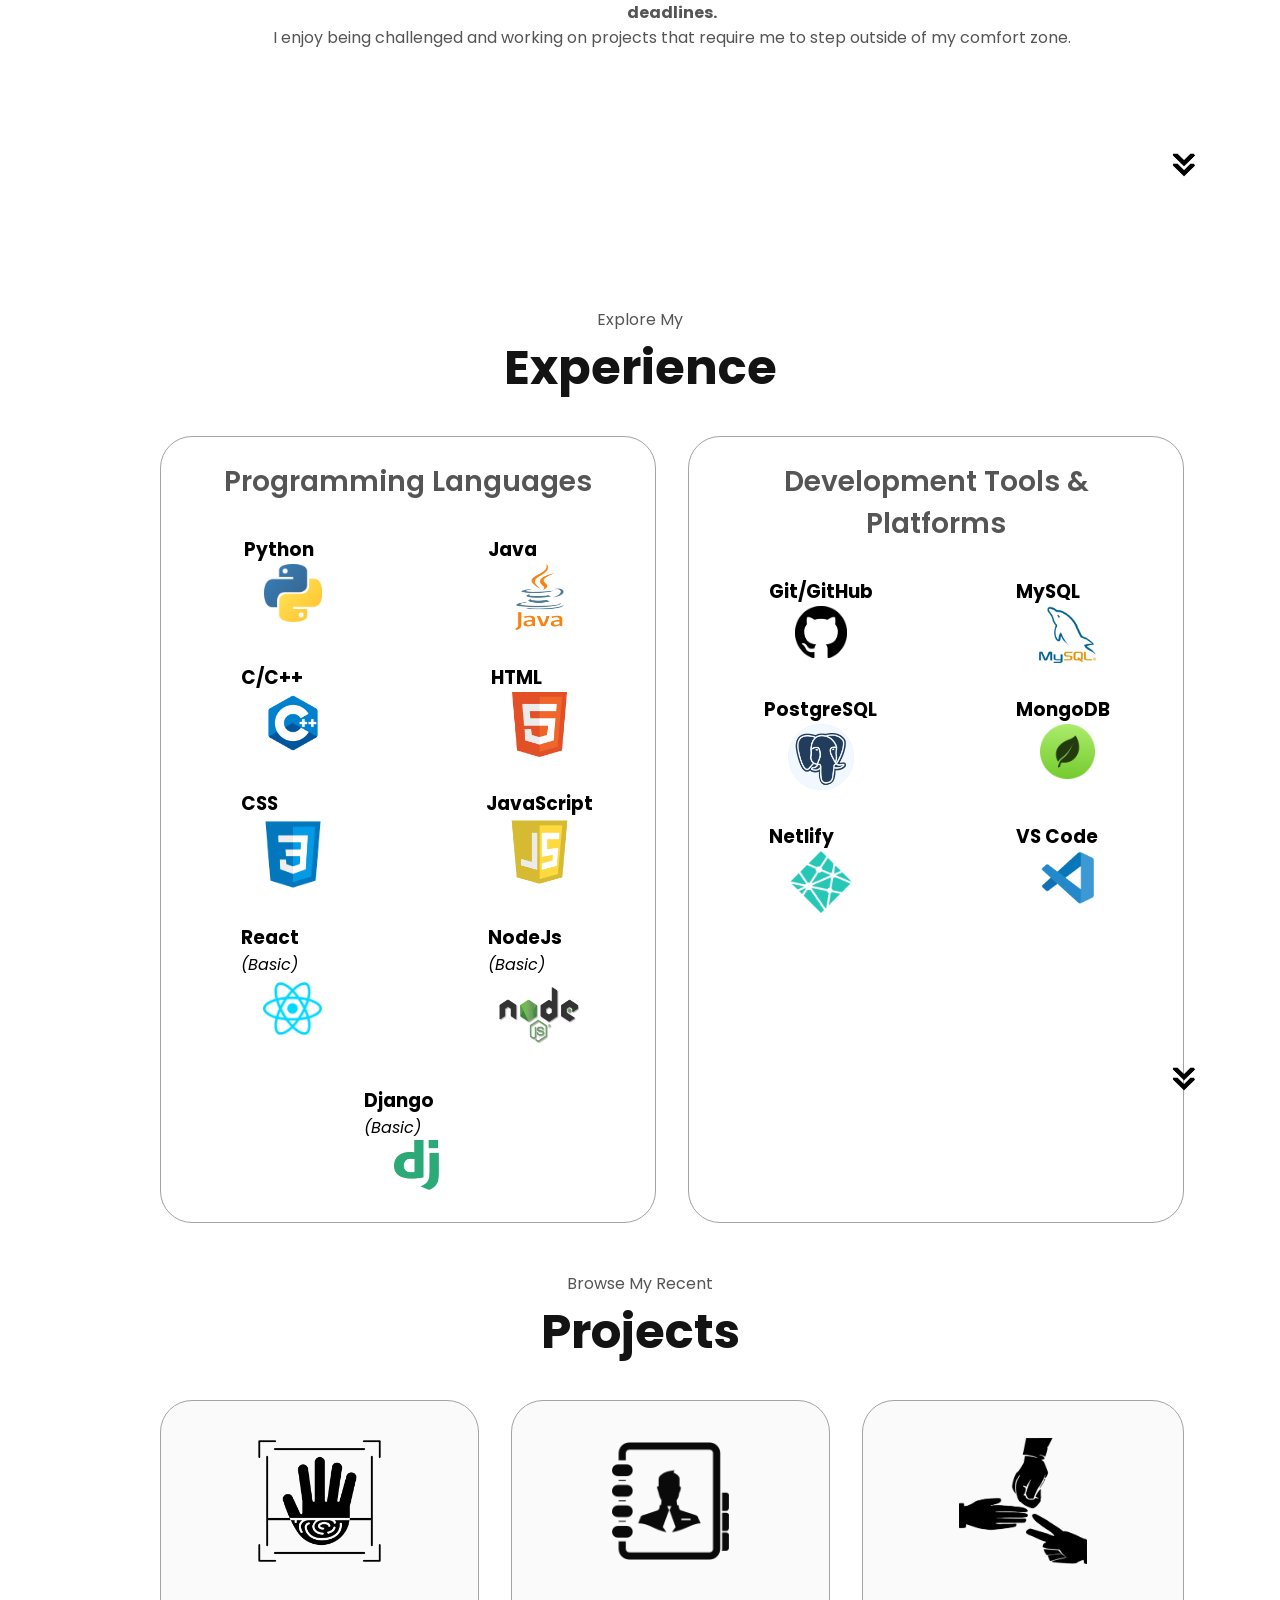
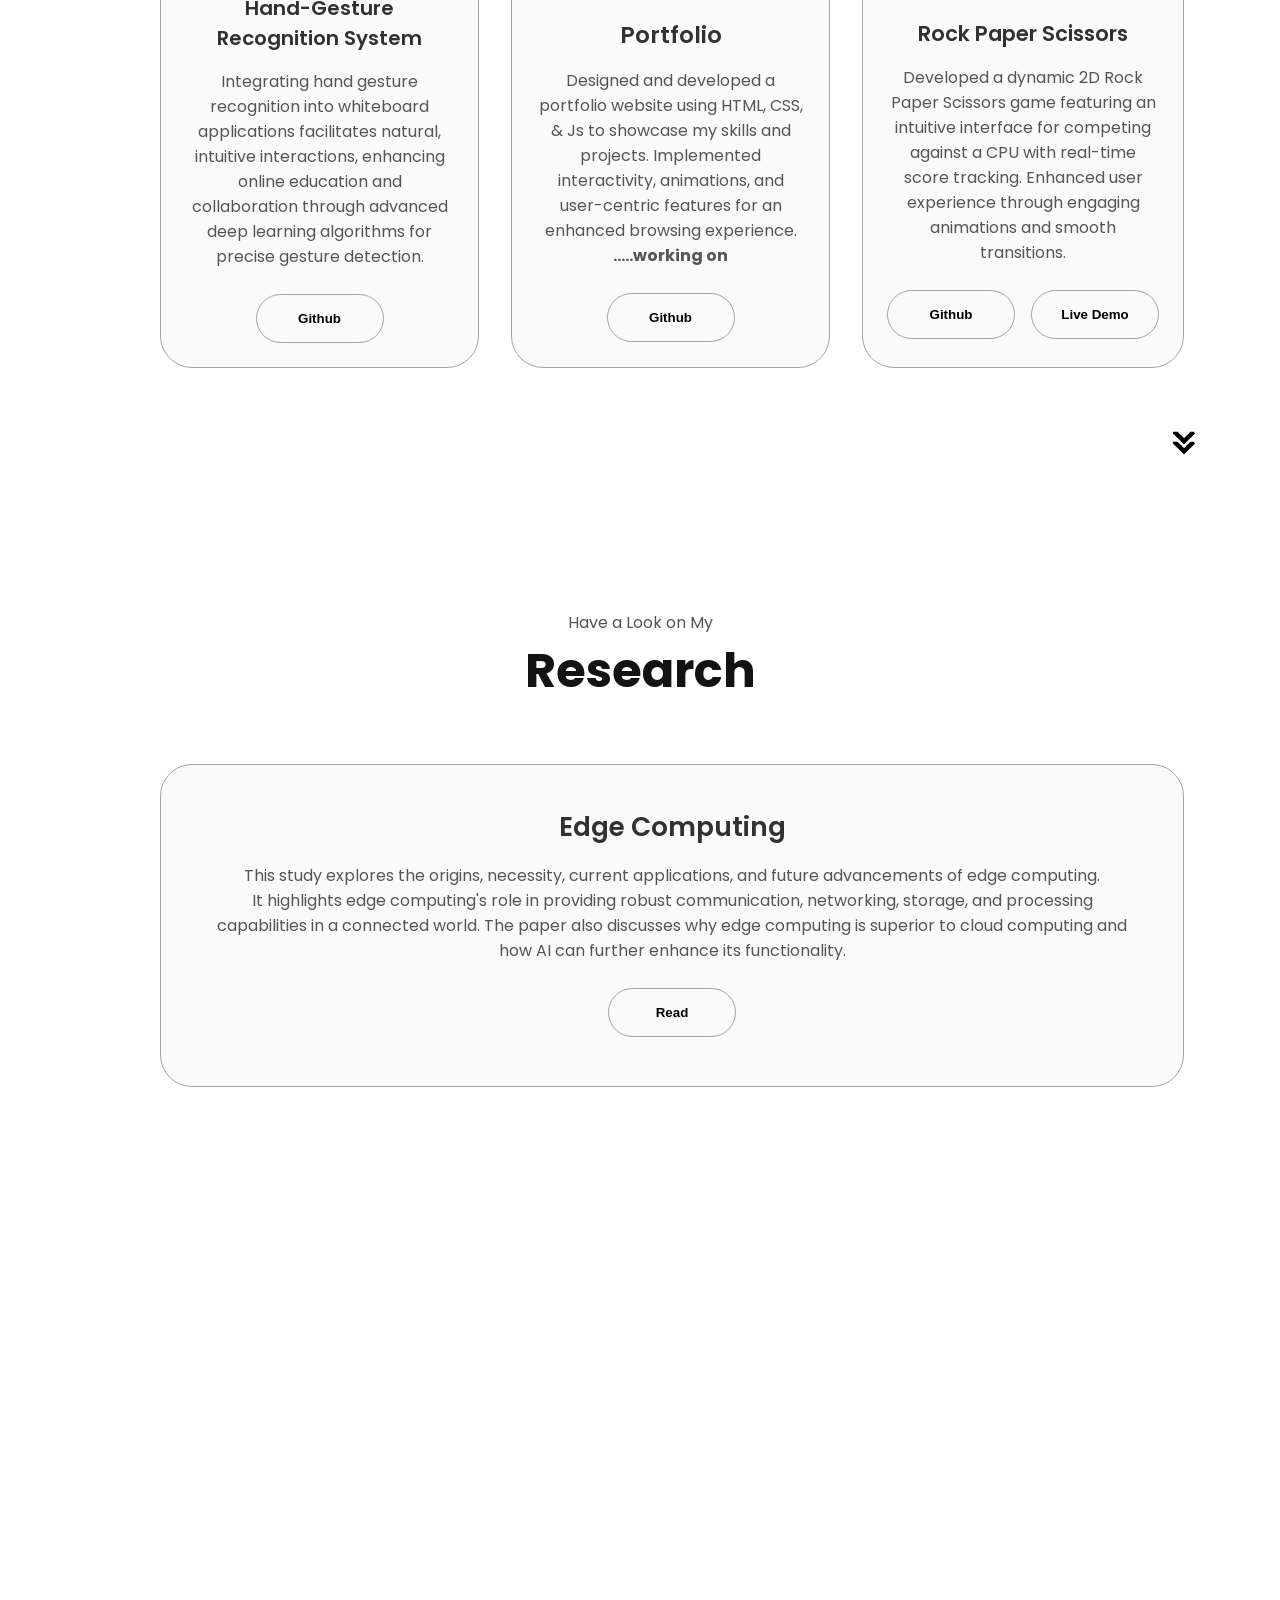
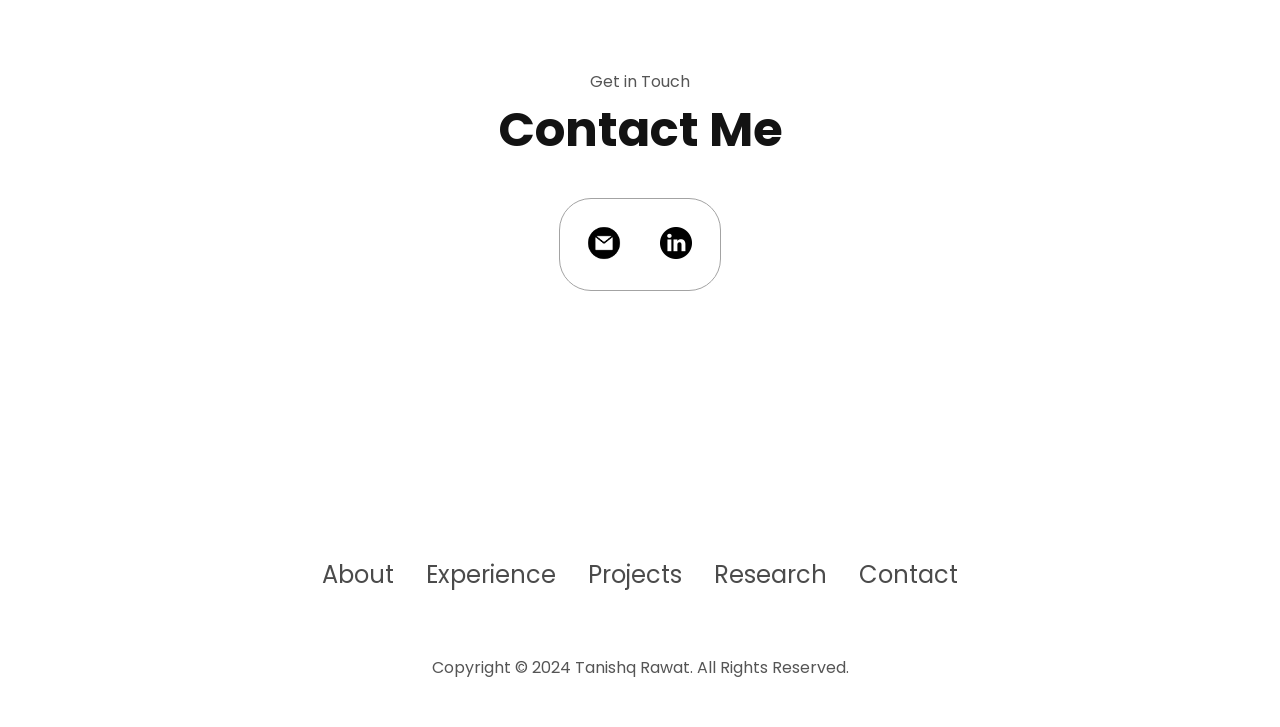
==== commit 16b3602b: "Update index.html" ====
--- a/index.html
+++ b/index.html
@@ -28,7 +28,7 @@
         <h1 class="title">Tanishq Rawat</h1>
         <p class="section__text__p2">Software Engineer</p>
         <div class="btn-container">
-            <a href="Resume_TanishqRawat.pdf" target="_blank" rel="noopener">
+            <a href="Tanishq_Rawat_Resume.pdf" target="_blank" rel="noopener">
                 <button class="btn btn-color-2">
                     See Resume
 
@@ -443,3 +443,4 @@
 </body>
 </html>
 
+
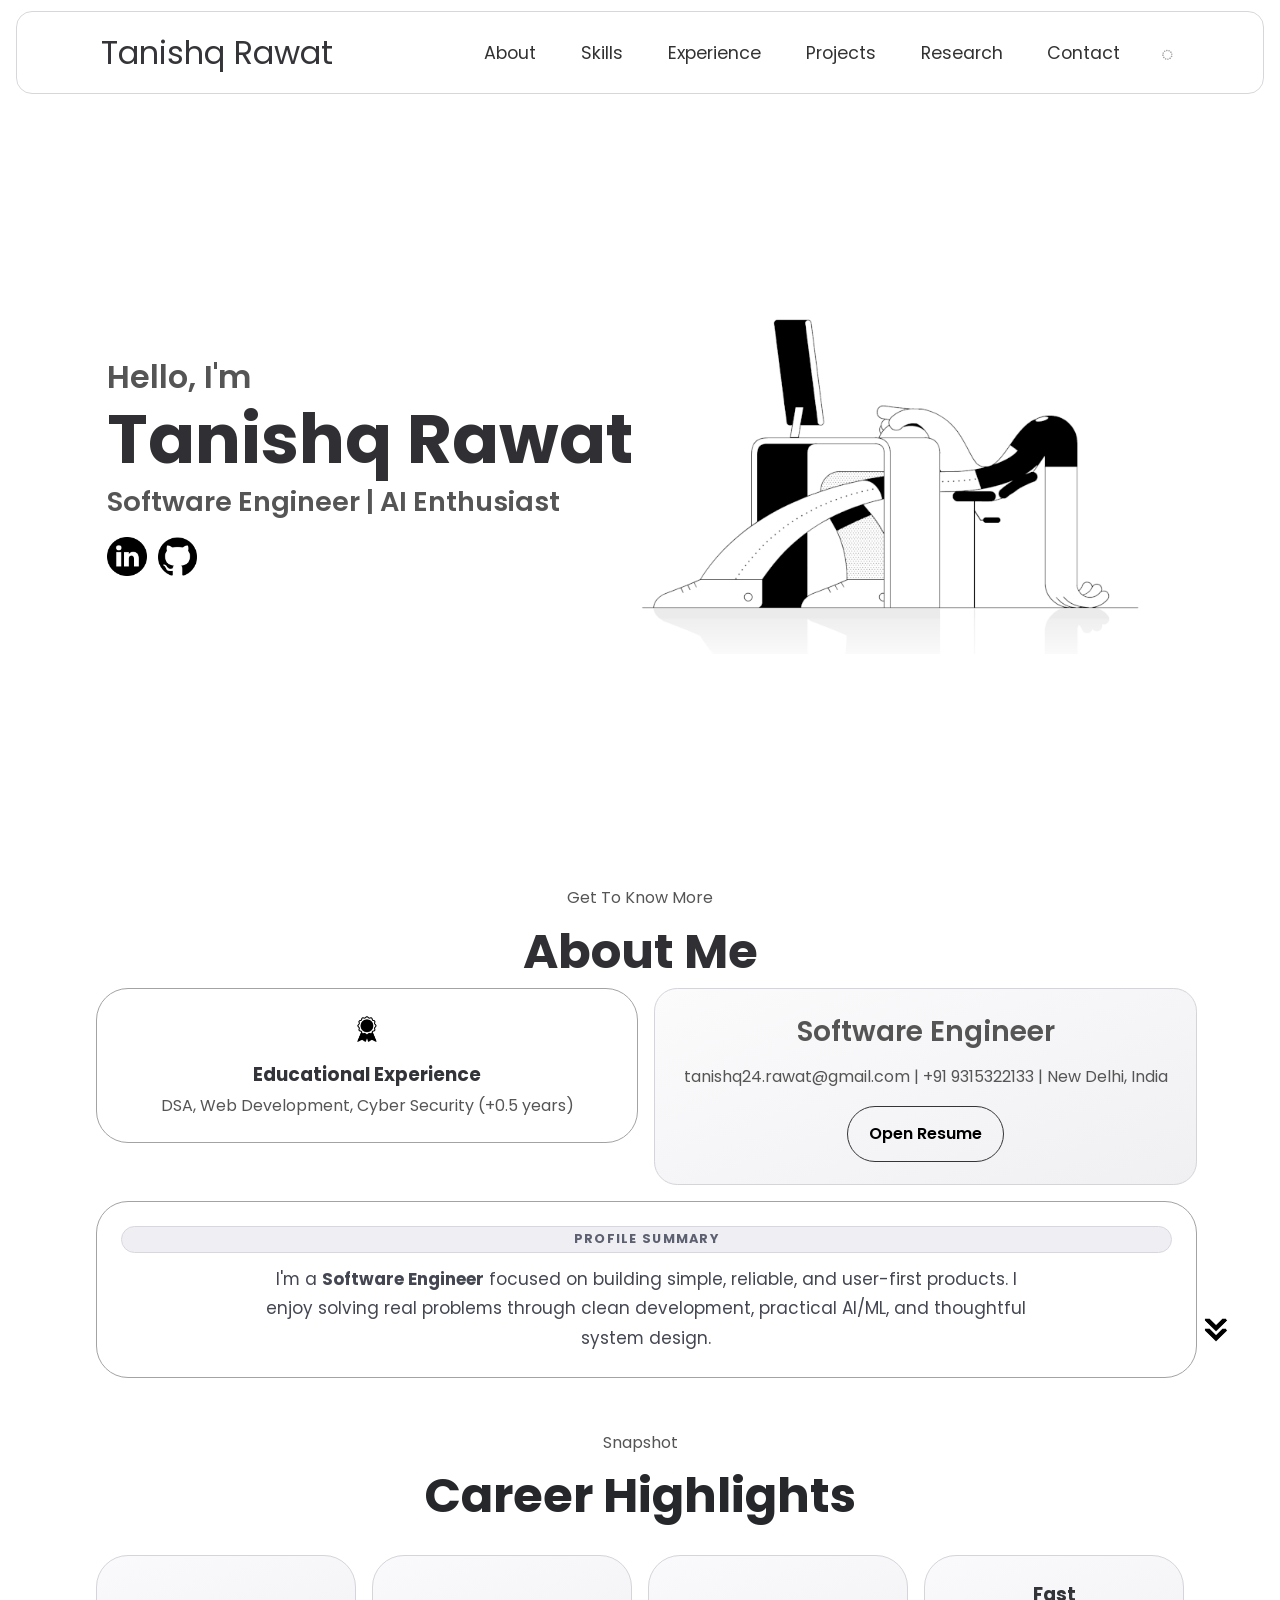
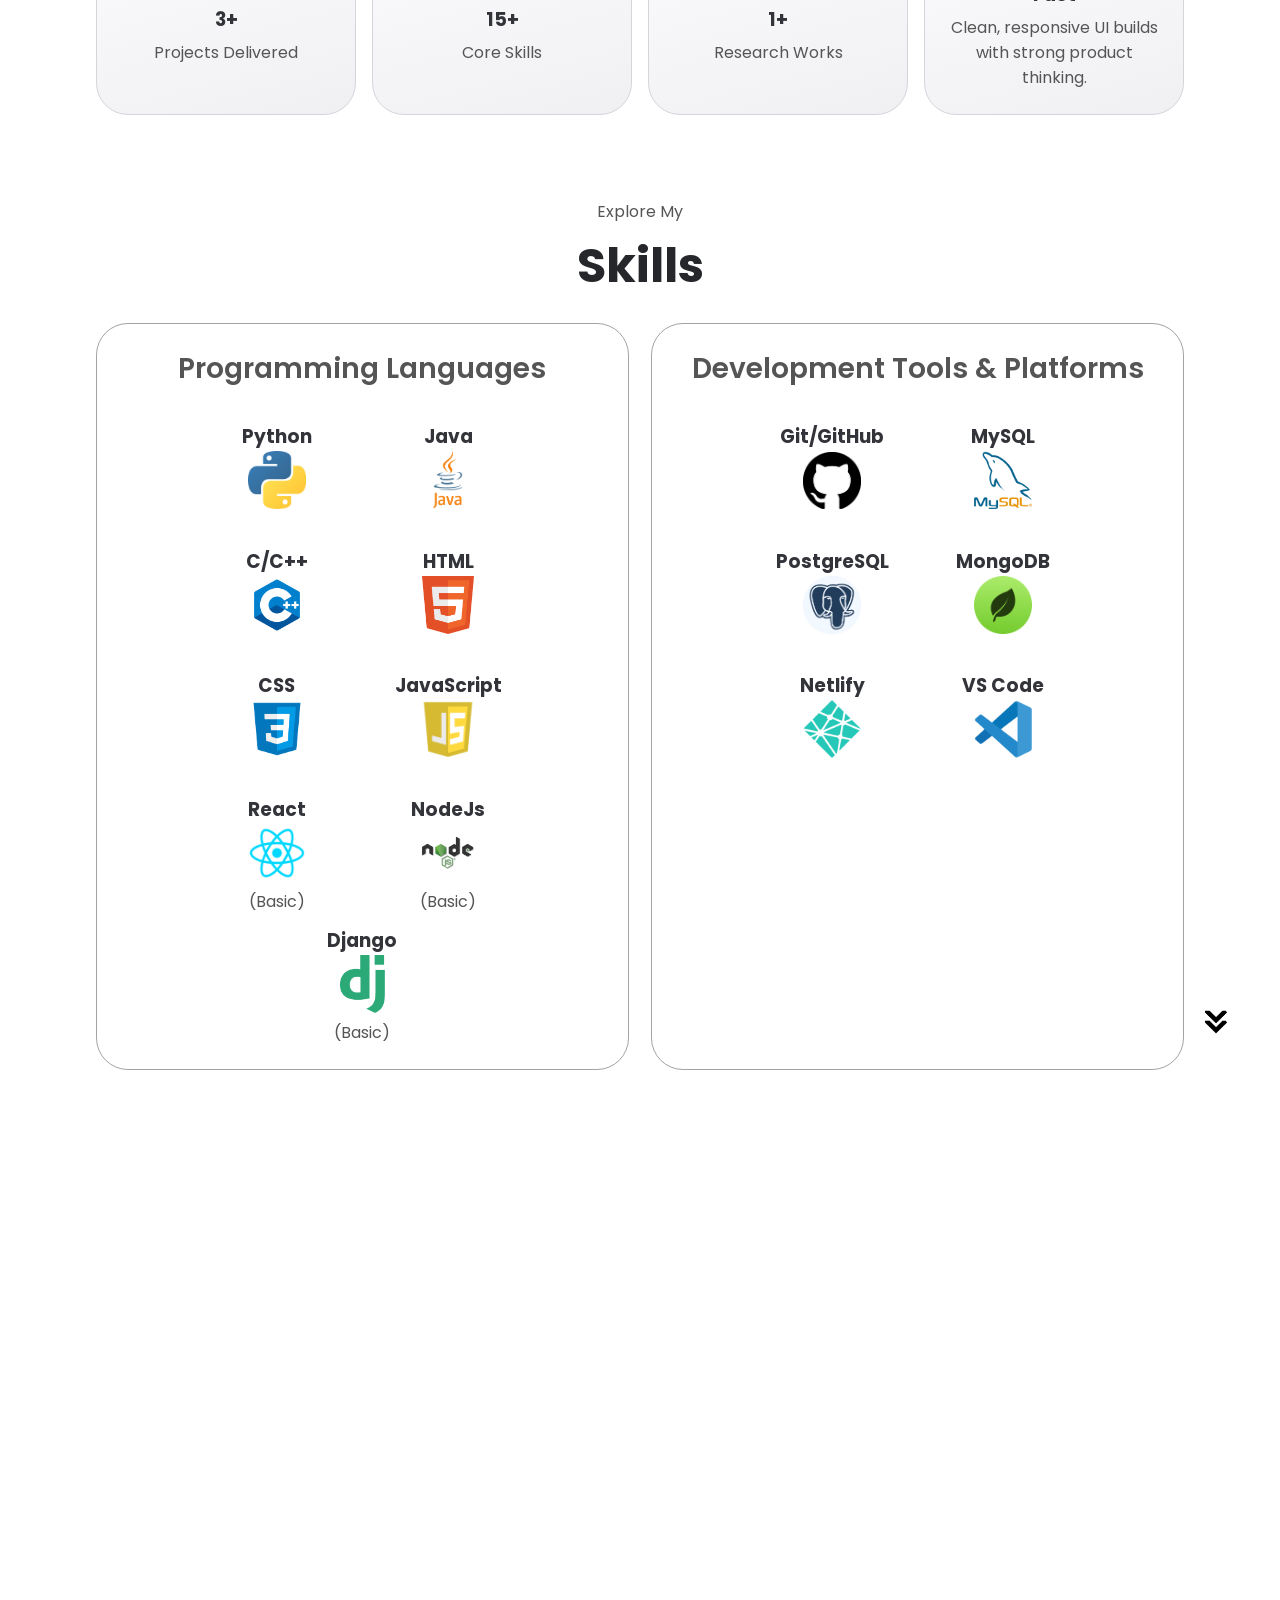
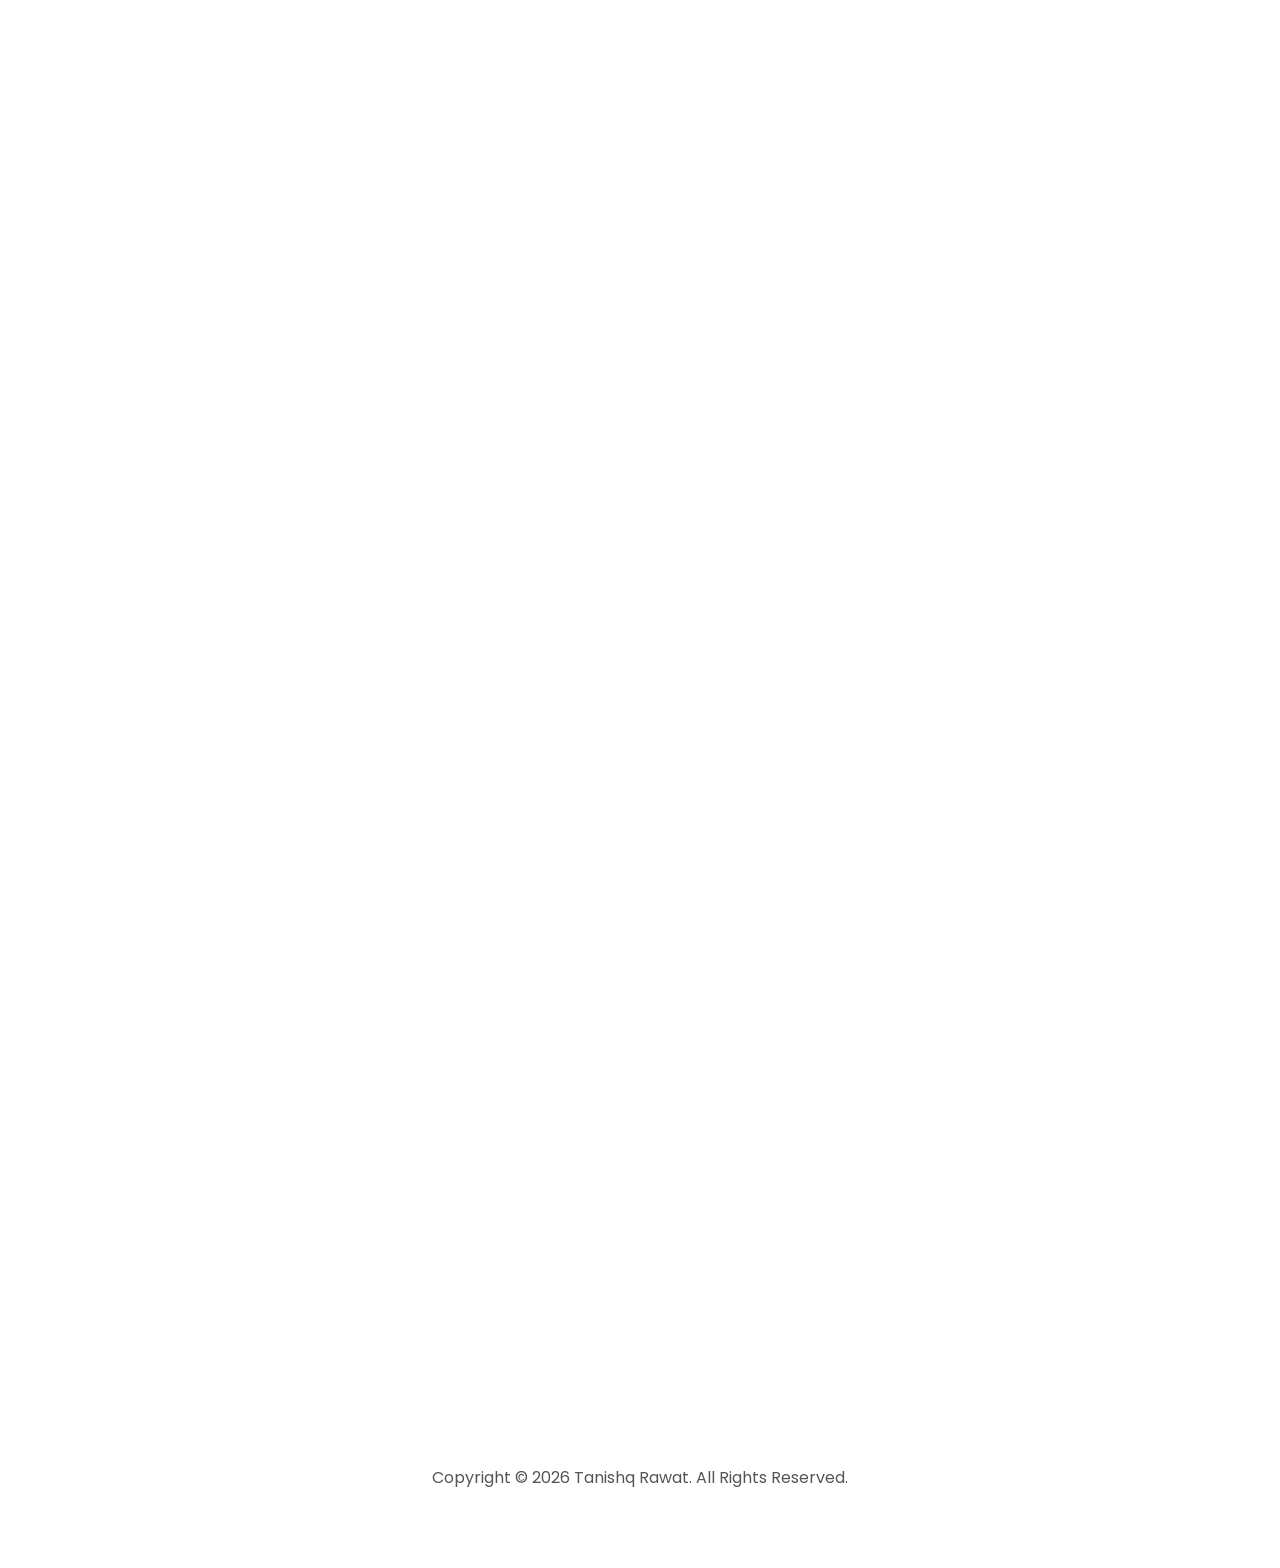
==== commit e6560d51: "Add files via upload" ====
--- a/index.html
+++ b/index.html
@@ -1,446 +1,151 @@
-<!DOCTYPE html>
-<head>
-<title>Tanishq Rawat - Portfolio</title>
-<link rel="icon" type="image/png" href="portfolio.png">
-<link href = "styles.css" rel ="stylesheet">
-</head>
-
-<body>
-<nav id="desktop-nav">
-    <div class="logo">Tanishq Rawat</div>
-    <button class="theme"></button>
-    <div>
-        <ul class="nav-links">
-            <li><a href="#about">About</a></li>
-            <li><a href="#experience">Experience</a></li>
-            <li><a href="#projects">Projects</a></li>
-            <li><a href="#research">Research</a></li>
-            <li><a href="#contact">Contact</a></li>
-        </ul>
-    </div>
-</nav>
-
-<!-- Profile -->
-
-<section id="profile">    
-    <div class="section__text">
-        <p class="section__text__p1">Hello, I'm</p>
-        <h1 class="title">Tanishq Rawat</h1>
-        <p class="section__text__p2">Software Engineer</p>
-        <div class="btn-container">
-            <a href="Tanishq_Rawat_Resume.pdf" target="_blank" rel="noopener">
-                <button class="btn btn-color-2">
-                    See Resume
-
-                </button>
-            </a>
-        <div>
-            <ul class="nav-links">
-                <li><a href="#contact">
-                    <button class="btn btn-color-1">Contact</button></a></li>
-            </ul>
-        </div>
-
-        </div>
-        <div id="socials-container">
-            <a target="_blank" href="https://www.linkedin.com/in/tanishq-rawat-132a64316" rel="noopener">
-                <img decoding="async" src="./assets/linkedin.png" alt="My LinkedIn profile" class="icon" />
-            </a>
-
-            <a target="_blank" href="https://github.com/TaniRawat" rel="noopener">
-                <img decoding="async" src="./assets/github.png" alt="My Github profile" class="icon" />
-            </a>
-        </div>
-    </div>
-
-    <div class="section__pic-container">
-        <img decoding="async" src="assets/profile-pic.gif" alt=""/>
-    </div>
-</section><br><br><br>
-
-<!-- About Me -->
-
-<section id="about">
-    <p class="section__text__p1">Get To Know More</p>
-    <h1 class="title" id="aboutTitle">About Me</h1>
-    <div class="section-container">
-        <div class="about-details-container">
-            <div class="about-containers">
-                <div class="details-container">
-                    <img decoding="async" src="./assets/experience.png" alt="Experience icon" class="icon" />
-                    <h3>Educational Experience</h3>
-                    <p>DSA, Web Development<br>( +0.5 years )</p>
-                </div>
-                <div class="details-container">
-                    <img decoding="async" src="./assets/education.png" alt="Education icon" class="icon" />
-                    <h3>Education</h3>
-                    <p>Bachelor of Technology in Aritifical Intelligence & Machine Learning (B.tech AIML)<b style="font-weight: bold;">.....ongoing</b></p>
-                </div>
-            </div>
-            <div class="text-container">
-                <br><br>
- 
-                <p style = "text-align:center;"><span class="highlight"></span>
-                    I'm <span class="highlight">Software Engineer</span> from India. I enjoy turning complex 
-                    problems into simple, beautiful and intuitive designs. <br>
-                    A <span class="highlight">Software Engineer</span> , who loves to solve problems.
-                    I am having an experience of building high-performing, responsive, beautiful web applications <br>to
-                    deliver a unique, intuitive user experience that works, also keen <span class="highlight"> 
-                    interest in UI/UX</span> with some nice designing skills. <br>
-                    I am a well-trained teammate who loves to share ideas and prioritizes communication in order to
-                    achieve goals within the <span class="highlight">set deadlines.</span> <br>I enjoy being challenged and working 
-                    on projects that require me to step outside of my comfort zone.
-                </p>
-            </div>
-        </div>
-    </div>
-    <img decoding="async" src="./assets/arrow.png" alt="Arrow icon" class="icon arrow" />
-</section>
-<br><br>
-
-<!-- Experience -->
-
-<section id="experience">
-    <p class="section__text__p1">Explore My</p>
-    <h1 class="title">Experience</h1>
-    <div class="experience-details-container">
-        <div class="about-containers">
-            <div class="details-container">
-                <h2 class="experience-sub-title">Programming Languages</h2>
-                <div class="article-container">
-                    
-                    <article>
-                        <!--<img decoding="async" src="./assets/checkmark.png" alt="Experience icon" class="icon" />-->
-                        <div>
-                            <h3>Python</h3>
-                            <div style="text-align: center;">
-                            <img src="logos/python.png" width="58" height="58">
-                            </div>
-                            <p>Experienced</p>
-                        </div>
-                    </article>
-                    
-                    <article>
-                        <!--<img decoding="async" src="./assets/checkmark.png" alt="Experience icon" class="icon" />-->
-                        <div>
-                            <h3>Java</h3>
-                            <div style="text-align: center;">
-                            <img src="logos/java.png" width="50" height="67">
-                            </div>
-                            <p>Intermediate</p>
-                        </div>
-                    </article>
-
-                    <article>
-                        <!--<img decoding="async" src="./assets/checkmark.png" alt="Experience icon" class="icon" />-->
-                        <div>
-                            <h3>C/C++</h3>
-                            <div style="text-align: center;">
-                            <img src="logos/cplusplus.png" width="62" height="62">
-                            </div>
-                            <p>Intermediate</p>
-                        </div>
-                    </article>
-
-                    <article>
-                        <!--<img decoding="async" src="./assets/checkmark.png" alt="Experience icon" class="icon" />-->
-                        <div>
-                            <h3>HTML</h3>
-                            <div style="text-align: center;">
-                            <img src="logos/html.png" width="55" height="65">
-                            </div>
-                            <p>Experienced</p>
-                        </div>
-                    </article>
-                    
-                    <article>
-                        <!--<img decoding="async" src="./assets/checkmark.png" alt="Experience icon" class="icon" />-->
-                        <div>
-                            <h3>CSS</h3>
-                            <div style="text-align: center;">
-                            <img src="logos/css.png" width="68" height="73">
-                            </div>
-                            <p>Intermediate</p>
-                        </div>
-                    </article>
-                    
-                    <article>
-                        <!--<img decoding="async" src="./assets/checkmark.png" alt="Experience icon" class="icon" />-->
-                        <div>
-                            <h3>JavaScript</h3>
-                            <div style="text-align: center;">
-                            <img src="logos/javascript.png" width="67" height="67">
-                            </div>
-                            <p>Intermediate</p>
-                        </div>
-                        </article>
-                    
-                    <article>
-                        <!--<img decoding="async" src="./assets/checkmark.png" alt="Experience icon" class="icon" />-->
-                        <div>
-                            <h3>React</h3>
-                            <i>(Basic)</i>
-                            <div style="text-align: center;">
-                            <img src="logos/react.png" width="63" height="63">
-                            </div>
-                            <p>Intermediate</p>
-                        </div>
-                    </article>
-
-                    <article>
-                        <!--<img decoding="async" src="./assets/checkmark.png" alt="Experience icon" class="icon" />-->
-                        <div>
-                            <h3>NodeJs</h3>
-                            <i>(Basic)</i>
-                            <div style="text-align: center;">
-                            <img src="logos/node.png" width="89" height="77">
-                            </div>
-                            <p>Intermediate</p>
-                        </div>
-                    </article> 
-
-                    <article>
-                        <!--<img decoding="async" src="./assets/checkmark.png" alt="Experience icon" class="icon" />-->
-                        <div>
-                            <h3>Django</h3>
-                            <i>(Basic)</i>
-                            <div style="text-align: center;">
-                            <img src="logos/django.png" width="45" height="50">
-                            </div>
-                            <p>Intermediate</p>
-                        </div>
-                    
-                    </article>
-                </div>
-            </div>
-            <div class="details-container">
-                <h2 class="experience-sub-title">Development Tools & Platforms</h2>
-                <div class="article-container">
-                   
-                    <article>
-                        <!-- <img decoding="async" src="./assets/checkmark.png" alt="Experience icon" class="icon" /> -->
-                        <div>
-                            <h3>Git/GitHub</h3>
-                            <div style="text-align: center;">
-                            <img src="logos/git.png" width="52" height="52">
-                            </div>
-                            <p>Intermediate</p>
-                        </div>
-                    </article>
-                    
-                    <article>
-                        <!--<img decoding="async" src="./assets/checkmark.png" alt="Experience icon" class="icon" />-->
-                        <div>
-                            <h3>MySQL</h3>
-                            <div style="text-align: center;">
-                            <img src="logos/mysql.png" width="57" height="57">
-                            </div>
-                            <p>Intermediate</p>
-                        </div>
-                    </article>
-                    
-                    <article>
-                        <!--<img decoding="async" src="./assets/checkmark.png" alt="Experience icon" class="icon" />-->
-                        <div>
-                            <h3>PostgreSQL</h3>
-                            <div style="text-align: center;">
-                            <img src="logos/postgreSQL.png" width="66" height="66">
-                            </div>
-                            <p>Intermediate</p>
-                        </div>
-                    </article>
-
-                    <article>
-                        <!--<img decoding="async" src="./assets/checkmark.png" alt="Experience icon" class="icon" />-->
-                        <div>
-                            <h3>MongoDB</h3>
-                            <div style="text-align: center;">
-                            <img src="logos/mongodb.png" width="55" height="55">
-                            </div>
-                            <p>Intermediate</p>
-                        </div>
-                    </article>
-                    
-                    <article>
-                        <!--<img decoding="async" src="./assets/checkmark.png" alt="Experience icon" class="icon" />-->
-                        <div>
-                            <h3>Netlify</h3>
-                            <div style="text-align: center;">
-                            <img src="logos/netlify.png" width="62" height="62">
-                            </div>
-                            <p>Intermediate</p>
-                        </div>
-                    </article>
-                    
-                    <article id="lastSkill">
-                        <!--<img decoding="async" src="./assets/checkmark.png" alt="Experience icon" class="icon" />-->
-                        <div>
-                            <h3>VS Code</h3>
-                            <div style="text-align: center;">
-                            <img src="logos/vscode.png" width="53" height="53">
-                            </div>
-                            <p>Intermediate</p>
-                        </div>
-                    </article>
-
-
-                </div>
-            </div>
-        </div>
-    </div>
-    <img decoding="async" src="./assets/arrow.png" alt="Arrow icon" class="icon arrow" />
-</section>
-<br><br><br><br>
-
-<!-- project section  -->
-
-<section id="projects">
-    <p class="section__text__p1">Browse My Recent</p>
-    <h1 class="title">Projects</h1>
-    <div class="experience-details-container">
-        <div class="about-containers">
-            <div class="details-container color-container">
-                <div class="article-container">
-                    <br><br><br><br><br><br><br><br>
-                    <img decoding="async" src="./assets/projects/proj1.png" alt="Project 1" class="project-img" />
-                </div>
-                <h2 class="experience-sub-title project-title" style="font-size: 20px;">Hand-Gesture Recognition System</h2>
-                <p style = "text-align:center;">
-                    Integrating hand gesture recognition into whiteboard applications facilitates natural, intuitive interactions, 
-                    enhancing online education and collaboration through advanced deep learning algorithms for precise gesture detection.
-                </p>
-                <div class="btn-container">
-                    <a target="_blank" href="https://github.com/TaniRawat/White-Board-Hand-Gesture-Recognition-System.git" rel="noopener">
-                        <br>
-                        <button class="btn btn-color-2 project-btn">
-                            Github
-                        </button>
-                    </a>
-                </div>
-            </div>
-            <div class="details-container color-container">
-                <div class="article-container">
-                    <br><br><br><br><br><br><br><br>
-                    <img decoding="async" src="./assets/projects/proj2.png" alt="Project 2" class="projectt-img" />
-                </div>
-                <br>
-                <h2 class="experience-sub-title project-title" style="font-size: 23px;">Portfolio</h2>
-                <p style = "text-align:center;">
-                    Designed and developed a portfolio website using HTML, CSS, & Js to showcase 
-                    my skills and projects. Implemented interactivity, animations, and user-centric features for an 
-                    enhanced browsing experience.
-                    <b style="font-weight: bold;">.....working on</b>
-                </p>
-                <div class="btn-container">
-                    <a href="https://github.com/TaniRawat/Tanishq-Rawat" target="_blank" rel="noopener">
-                        <br>
-                        <button class="btn btn-color-2 project-btn">
-                            Github
-                        </button>
-                    </a>
-                </div>
-            </div>
-            <div class="details-container color-container">
-                <div class="article-container">
-                    <br><br><br><br><br><br><br><br>
-                    <img decoding="async" src="./assets/projects/proj3.png" alt="Project 3" class="projecttt-img" />
-                </div><br>
-                <h2 class="experience-sub-title project-title" style="font-size: 21px">Rock Paper Scissors</h2>
-                <p style = "text-align:center;">
-                    Developed a dynamic 2D Rock Paper Scissors game featuring an intuitive interface for competing against 
-                    a CPU with real-time score tracking. Enhanced user experience through engaging animations and smooth transitions.
-                </p><br>
-                <div class="btn-container">
-                    <a href="https://github.com/TaniRawat/Rock-Paper-Scissors.git" target="_blank" rel="noopener">
-                        <button class="btn btn-color-2 project-btn">
-                            Github
-                        </button>
-                    </a>
-                    <a target="_blank" href="https://tanirawat.github.io/Rock-Paper-Scissors/" rel="noopener">
-                        <button class="btn btn-color-2 project-btn">
-                            Live Demo
-                        </button>
-                    </a>
-                </div>
-            </div>
-
-        </div>
-    </div>
-    <img decoding="async" src="./assets/arrow.png" alt="Arrow icon" class="icon arrow" />
-</section>
-<br><br><br>
-
-<!-- research section  -->
-
-<section id="research">
-    <p class="section__text__p1">Have a Look on My</p>
-    <h1 class="title">Research</h1>
-    <div class="experience-details-container">
-        <br>
-        <div class="about-containers">
-            <div class="details-container color-container">
-                <div class="article-container">
-                </div>
-                <br>
-                <br>
-                <h2 class="experience-sub-title project-title" style="font-size:1.65rem">Edge Computing</h2>
-                <p style = "text-align:center;">
-                    This study explores the origins, necessity, current applications, and future advancements of edge computing. <br>
-                    It highlights edge computing's role in providing robust communication, networking, storage, and processing <br>
-                    capabilities in a connected world. The paper also discusses why edge computing is superior to cloud computing and <br>
-                    how AI can further enhance its functionality.
-                </p>
-                <div class="btn-container">
-                    <a target="_blank" href="https://pdflink.to/ijfmr_com/" rel="noopener">
-                        <br>
-                        <button class="btn btn-color-2 project-btn">
-                            Read 
-                        </button>
-                        <br><br> 
-                    </a> 
-                </div>
-            </div>
-        </div>
-    </div>
-    <!-- <img decoding="async" src="./assets/arrow.png" alt="Arrow icon" class="icon arrow" /> -->
-</section>
-<br>
-
-<!-- contact section  -->
-
-<section id="contact">
-    <p class="section__text__p1">Get in Touch</p>
-    <h1 class="title">Contact Me</h1>
-    <div class="contact-info-upper-container">
-        <div class="contact-info-container">
-            <button onclick ="window.open('mailto:tanishq24.rawat@gmail.com','_blank')"><img decoding="async" src="./assets/email.png" alt="Email icon" class="icon contact-icon email-icon" /></button>
-        </div>
-        <div class="contact-info-container">
-            <button onclick = "window.open('https://www.linkedin.com/in/TaniRawat24/','_blank')"><img decoding="async" src="./assets/linkedin.png" alt="LinkedIn icon" class="icon contact-icon"/></button>
-        </div>
-    </div>
-</section>
-
-<!-- footer section  -->
-
-<footer>
-    <nav>
-        <div class="nav-links-container">
-            <ul class="nav-links">
-                <li><a href="#about">About</a></li>
-                <li><a href="#experience">Experience</a></li>
-                <li><a href="#projects">Projects</a></li>
-                <li><a href="#research">Research</a></li>
-                <li><a href="#contact">Contact</a></li>
-            </ul>
-        </div>
-    </nav>
-    <p>Copyright &#169; 2024 Tanishq Rawat. All Rights Reserved.</p>
-</footer>
-
-<script src = "app.js"></script>
-
-</body>
-</html>
-
-
+<!DOCTYPE html>
+<html lang="en">
+<head>
+    <meta charset="UTF-8">
+    <meta name="viewport" content="width=device-width, initial-scale=1.0">
+    <meta name="description" content="Tanishq Rawat portfolio showcasing experience, projects, and research.">
+    <title>Tanishq Rawat - Portfolio</title>
+    <link rel="icon" type="image/png" href="portfolio.png">
+    <link rel="stylesheet" href="styles.css">
+</head>
+<body>
+    <div id="scroll-progress" aria-hidden="true"></div>
+    <header>
+        <nav id="desktop-nav">
+            <div class="logo">Tanishq Rawat</div>
+            <ul class="nav-links">
+                <li><a href="#about">About</a></li>
+                <li><a href="#skills">Skills</a></li>
+                <li><a href="#experience">Experience</a></li>
+                <li><a href="#projects">Projects</a></li>
+                <li><a href="#research">Research</a></li>
+                <li><a href="#contact">Contact</a></li>
+                <li><a id="secret-admin-link" class="secret-admin-link" href="admin.html" target="_blank" rel="noopener" aria-label="Admin Access">◌</a></li>
+            </ul>
+        </nav>
+    </header>
+
+    <main>
+        <section id="profile">
+            <div class="section__text">
+                <p class="section__text__p1">Hello, I'm</p>
+                <h1 class="title">Tanishq Rawat</h1>
+                <p class="section__text__p2">Software Engineer | AI Enthusiast</p>
+                <div id="socials-container">
+                    <a target="_blank" href="https://www.linkedin.com/in/tanishq-rawat-132a64316" rel="noopener">
+                        <img decoding="async" src="./assets/linkedin.png" alt="LinkedIn profile" class="icon">
+                    </a>
+                    <a target="_blank" href="https://github.com/TaniRawat" rel="noopener">
+                        <img decoding="async" src="./assets/github.png" alt="GitHub profile" class="icon">
+                    </a>
+                </div>
+            </div>
+            <div class="section__pic-container">
+                <img decoding="async" src="assets/profile-pic.gif" alt="Tanishq Rawat profile image">
+            </div>
+        </section>
+
+        <section id="about">
+            <p class="section__text__p1">Get To Know More</p>
+            <h1 class="title" id="aboutTitle">About Me</h1>
+            <div class="about-details-container">
+                <div class="about-simple-grid">
+                    <article class="details-container about-mini-card">
+                        <img decoding="async" src="./assets/experience.png" alt="Experience icon" class="icon">
+                        <h3>Educational Experience</h3>
+                        <p>DSA, Web Development, Cyber Security (+0.5 years)</p>
+                    </article>
+
+                    <div id="resume-details" class="resume-card about-resume-panel"></div>
+
+                    <article class="details-container about-brief-card">
+                        <p class="about-kicker">Profile Summary</p>
+                        <p class="about-brief-text">
+                            I'm a <span class="highlight">Software Engineer</span> focused on building simple, reliable, and user-first products.
+                            I enjoy solving real problems through clean development, practical AI/ML, and thoughtful system design.
+                        </p>
+                    </article>
+                </div>
+            </div>
+            <img decoding="async" src="./assets/arrow.png" alt="Arrow icon" class="icon arrow">
+        </section>
+
+        <section id="highlights">
+            <p class="section__text__p1">Snapshot</p>
+            <h1 class="title">Career Highlights</h1>
+            <div class="highlight-grid">
+                <article class="details-container">
+                    <h3 id="count-projects">0+</h3>
+                    <p>Projects Delivered</p>
+                </article>
+                <article class="details-container">
+                    <h3 id="count-skills">0+</h3>
+                    <p>Core Skills</p>
+                </article>
+                <article class="details-container">
+                    <h3 id="count-research">0+</h3>
+                    <p>Research Works</p>
+                </article>
+                <article class="details-container">
+                    <h3>Fast</h3>
+                    <p>Clean, responsive UI builds with strong product thinking.</p>
+                </article>
+            </div>
+        </section>
+
+        <section id="skills">
+            <p class="section__text__p1">Explore My</p>
+            <h1 class="title">Skills</h1>
+            <div class="experience-details-container">
+                <div class="about-containers"></div>
+            </div>
+            <img decoding="async" src="./assets/arrow.png" alt="Arrow icon" class="icon arrow">
+        </section>
+
+        <section id="experience">
+            <p class="section__text__p1">Real World</p>
+            <h1 class="title">Experience</h1>
+            <div class="work-details-container"></div>
+            <img decoding="async" src="./assets/arrow.png" alt="Arrow icon" class="icon arrow">
+        </section>
+
+        <section id="projects">
+            <p class="section__text__p1">Browse My Recent</p>
+            <h1 class="title">Projects</h1>
+            <div class="projects-details-container"></div>
+            <img decoding="async" src="./assets/arrow.png" alt="Arrow icon" class="icon arrow">
+        </section>
+
+        <section id="research">
+            <p class="section__text__p1">Have a Look on My</p>
+            <h1 class="title">Research</h1>
+            <div class="research-details-container"></div>
+        </section>
+
+        <section id="contact">
+            <p class="section__text__p1">Get in Touch</p>
+            <h1 class="title">Contact Me</h1>
+            <div class="contact-info-upper-container">
+                <div class="contact-info-container">
+                    <a class="icon-btn" href="mailto:tanishq24.rawat@gmail.com" target="_blank" rel="noopener">
+                        <img decoding="async" src="./assets/email.png" alt="Email icon" class="icon contact-icon email-icon">
+                    </a>
+                </div>
+                <div class="contact-info-container">
+                    <a class="icon-btn" href="https://www.linkedin.com/in/TaniRawat24/" target="_blank" rel="noopener">
+                        <img decoding="async" src="./assets/linkedin.png" alt="LinkedIn icon" class="icon contact-icon">
+                    </a>
+                </div>
+            </div>
+        </section>
+    </main>
+
+    <footer>
+        <p>Copyright &#169; 2026 Tanishq Rawat. All Rights Reserved.</p>
+    </footer>
+
+    <script src="https://cdn.jsdelivr.net/npm/@supabase/supabase-js@2"></script>
+    <script src="site-config.js"></script>
+    <script src="app.js"></script>
+</body>
+</html>
--- a/styles.css
+++ b/styles.css
@@ -1,441 +1,988 @@
-@import url("https://fonts.googleapis.com/css2?family=Poppins:wght@300;400;500;600&amp;display=swap");
-* {
-  margin: 0;
-  padding: 0;
-}
-
-body {
-  font-family: "Poppins", sans-serif;
-   overflow-x: hidden;
-  /* font-family: 'Nunito', sans-serif; */
-
-}
-
-html {
-  scroll-behavior: smooth;
-}
-
-p {
-  color: rgb(85, 85, 85);
-}
-
-/* TRANSITION */
-
-a,
-.btn {
-  transition: all 300ms ease;
-}
-
-/* DESKTOP NAV */
-
-nav,
-.nav-links {
-  display: flex;
-  align-items: center;
-  text-align: right;
-}
-
-nav {
-  justify-content: space-around;
-  height: 18vh;
-}
-
-.nav-links {
-  gap: 2rem;
-  list-style: none;
-  font-size: 1.5rem;
-  opacity: .7;
-}
-
-a {
-  color: black;
-  text-decoration: none;
-  text-decoration-color: white;
-}
-
-a:hover {
-  color: grey;
-  text-decoration: underline;
-  text-underline-offset: 1rem;
-  text-decoration-color: rgb(181, 181, 181);
-}
-
-.logo {
-  font-size: 2rem;
-  opacity: .85;
-}
-
-/* SECTIONS */
-
-section {
-  padding-top: 4vh;
-  height: 96vh;
-  margin: 0 10rem;
-  box-sizing: border-box;
-  min-height: fit-content;
-}
-
-.section-container {
-  display: flex;
-}
-
-/* PROFILE SECTION */
-
-#profile {
-  display: flex;
-  justify-content: center;
-  gap: 6rem;
-  height: 80vh;
-}
-
-.section__pic-container {
-  display: flex;
-  height: 300px;
-  width: 300px;
-  margin: auto 0;
-}
-
-.section__text {
-  align-self: center;
-  text-align: center;
-}
-
-.section__text p {
-  font-weight: 600;
-}
-
-.section__text__p1 {
-  text-align: center;
-}
-
-.section__text__p2 {
-  font-size: 1.75rem;
-  margin-bottom: 1rem;
-}
-
-.title {
-  font-size: 3rem;
-  text-align: center;
-  opacity: .92;
-  /* margin-bottom: 2rem; */
-
-}
-
-#socials-container {
-  display: flex;
-  justify-content: center;
-  margin-top: 1rem;
-  gap: 1rem;
-}
-
-/* ICONS */
-
-.icon {
-  cursor: pointer;
-  height: 2rem;
-  /* opacity: ; */
-}
-
-/* BUTTONS */
-
-.btn-container {
-  display: flex;
-  justify-content: center;
-  gap: 1rem;
-}
-
-.btn {
-  font-weight: 600;
-  transition: all 300ms ease;
-  padding: 1rem;
-  width: 8rem;
-  border-radius: 2rem;
-  /* font-weight: normal; */
-}
-a .btn {
-  font-weight: 600;
-  transition: all 300ms ease;
-  padding: 1rem;
-  width: 8rem;
-  border-radius: 2rem;
-}
-
-.btn-color-1,
-.btn-color-2 {
-  border: rgb(53, 53, 53) 0.1rem solid;
-}
-
-.btn-color-1:hover,
-.btn-color-2:hover {
-  cursor: pointer;
-}
-
-.btn-color-1,
-.btn-color-2:hover {
-  background: rgb(53, 53, 53);
-  color: white;
-}
-
-.btn-color-1:hover {
-  background: rgb(0, 0, 0);
-}
-
-.btn-color-2 {
-  background: none;
-}
-
-.btn-color-2:hover {
-  border: rgb(255, 255, 255) 0.1rem solid;
-}
-
-.btn-container {
-  gap: 1rem;
-}
-
-/* ABOUT SECTION */
-
-#about {
-  position: relative;
-}
-
-.about-containers {
-  gap: 2rem;
-  margin-bottom: 2rem;
-  margin-top: 2rem;
-  width: 100%;
-}
-
-.about-details-container {
-  justify-content: center;
-  flex-direction: column;
-  width: 60vw;
-  margin: auto;
-}
-
-.about-containers,
-.about-details-container {
-  display: flex;
-  width: 80vw;
-}
-
-.about-pic {
-  border-radius: 2rem;
-}
-
-.arrow {
-  position: absolute;
-  right: -5rem;
-  bottom: 2.5rem;
-}
-
-.details-container {
-  padding: 1.5rem;
-  flex: 1;
-  background: white;
-  border-radius: 2rem;
-  border: rgb(53, 53, 53) 0.1rem solid;
-  border-color: rgb(163, 163, 163);
-  text-align: center;
-
-}
-
-.section-container {
-  gap: 4rem;
-  height: 80%;
-}
-
-.section__pic-container {
-  height: 380px;
-  width: 380px;
-  margin: auto 0;
-}
-
-/* EXPERIENCE SECTION */
-
-#experience {
-  position: relative;
-}
-
-.experience-sub-title {
-  color: rgb(85, 85, 85);
-  font-weight: 600;
-  font-size: 1.75rem;
-  margin-bottom: 3.5rem;
-}
-
-.experience-details-container {
-  display: flex;
-  justify-content: center;
-  flex-direction: column;
-}
-
-.article-container {
-  display: flex;
-  text-align: left;
-  flex-wrap: wrap;
-  flex-direction: row;
-  gap: 0rem;
-  margin: auto;
-  margin: -1.5rem;
-  justify-content: space-around;
-
-}
-
-article {
-  display: flex;
-  width: 10rem;
-  justify-content: space-around;
-  margin-left: 1rem;
-  gap: 0.5rem;
-}
-
-article .icon {
-  cursor: default;
-}
-article p {
-  visibility: hidden;
-}
-
-/* PROJECTS SECTION */
-
-#projects {
-  position: relative;
-}
-
-.color-container {
-  border-color: rgb(163, 163, 163);
-  background: rgb(250, 250, 250);
-}
-
-.project-img {
-  width: 45%;
-  height: 50%;
-  object-fit: cover;
-  display: block;
-  margin: auto;
-}
-
-.projectt-img {
-  width: 37%;
-  object-fit: cover;
-  display: block;
-  margin: auto;
-}
-.projecttt-img {
-  width: 40%;
-  object-fit: cover;
-  display: block;
-  margin: auto;
-}
-
-.project-title {
-  margin: 1rem;
-  color: black;
-  opacity: .8;
-}
-
-.project-btn {
-  color: black;
-  border-color: rgb(163, 163, 163);
-}
-
-/* research  */
-
-.blog-img {
-  border-radius: 1rem;
-  width: 240px;
-  height: 150px;
-  object-fit: cover;
-  /* height: 25rem; */
-  /* width: 100%; */
-  /* display: block; */
-  margin: auto;
-}
-
-/* CONTACT */
-
-#contact {
-  display: flex;
-  justify-content: center;
-  flex-direction: column;
-  height: 70vh;
-}
-
-.contact-info-upper-container {
-  display: flex;
-  justify-content: center;
-  border-radius: 2rem;
-  border: rgb(53, 53, 53) 0.1rem solid;
-  border-color: rgb(163, 163, 163);
-  background: (250, 250, 250);
-  margin: 2rem auto;
-  padding: 0.5rem;
-}
-
-.contact-info-container {
-  display: flex;
-  align-items: center;
-  justify-content: center;
-  gap: 0.5rem;
-  margin: 1rem;
-}
-
-.contact-info-container p {
-  font-size: larger;
-}
-
-.contact-icon {
-  cursor: default;
-}
-
-.email-icon {
-  height: 2.5rem;
-}
-
-/* FOOTER SECTION */
-
-footer {
-  height: 26vh;
-  margin: 0 1rem;
-}
-
-footer p {
-  text-align: center;
-}
-
-
-.highlight{
-  font-weight: bolder;
-}
-
-
-/* theme */
-.dark-mode{
-  background-color: rgb(43, 43, 43);
-  color: aliceblue;
-}
-
-.whiteText{
-  color: aliceblue;
-}
-
-button {
-  background-color: transparent; /* Removes background color */
-  border: none; /* Removes border */
-  padding: 0; /* Removes padding */
-  margin: 0; /* Removes margin */
-  width: 40px; /* Set desired width */
-  position: relative; /* Allows absolute positioning of child element */
-}
-
-button:after { /* Create an invisible child element for click area */
-  content: "";
-  display: block;
-  position: absolute;
-  top: 0; /* Align to top of button */
-  left: 0; /* Align to left of button */
-  width: 100%; /* Span entire width of button */
-  height: 100%; /* Span entire height of button */
-  cursor: pointer; /* Set cursor to pointer on hover */
-}
-
+@import url("https://fonts.googleapis.com/css2?family=Poppins:wght@300;400;500;600;700&display=swap");
+
+:root {
+  --text: #1f1f23;
+  --muted: #555;
+  --border: #a3a3a3;
+  --bg-soft: #fafafa;
+  --brand: #1f3f77;
+  --brand-soft: #ecf2ff;
+  --card-gray: #f5f5f7;
+  --card-gray-border: #d4d4da;
+}
+
+* {
+  margin: 0;
+  padding: 0;
+  box-sizing: border-box;
+}
+
+html {
+  scroll-behavior: smooth;
+}
+
+body {
+  font-family: "Poppins", sans-serif;
+  color: var(--text);
+  overflow-x: hidden;
+}
+
+#scroll-progress {
+  position: fixed;
+  top: 0;
+  left: 0;
+  width: 0;
+  height: 3px;
+  background: #2f2f35;
+  z-index: 100;
+  transition: width 120ms linear;
+}
+
+p {
+  color: var(--muted);
+}
+
+a,
+.btn {
+  transition: all 300ms ease;
+}
+
+a {
+  color: black;
+  text-decoration: none;
+}
+
+a:hover {
+  color: grey;
+  text-decoration: underline;
+  text-underline-offset: 1rem;
+  text-decoration-color: rgb(181, 181, 181);
+}
+
+header {
+  position: fixed;
+  top: 0.7rem;
+  left: 50%;
+  transform: translateX(-50%);
+  z-index: 30;
+  width: min(1280px, calc(100% - 2rem));
+  background: rgba(255, 255, 255, 0.9);
+  backdrop-filter: blur(8px);
+  border: 1px solid #d7d7db;
+  border-radius: 1rem;
+  transition: box-shadow 260ms ease, background-color 260ms ease, transform 260ms ease;
+}
+
+header.floating-active {
+  background: rgba(255, 255, 255, 0.96);
+  box-shadow: 0 10px 24px rgba(0, 0, 0, 0.09);
+  transform: translateX(-50%) translateY(2px);
+}
+
+main {
+  padding-top: 6.2rem;
+}
+
+nav,
+.nav-links {
+  display: flex;
+  align-items: center;
+}
+
+.nav-links a.active-nav {
+  background: #ececef;
+  border-radius: 999px;
+  padding: 0.35rem 0.7rem;
+  text-decoration: none;
+}
+
+nav {
+  justify-content: space-around;
+  min-height: 9vh;
+  padding: 0.35rem 0.8rem;
+}
+
+.nav-links {
+  gap: 1.5rem;
+  list-style: none;
+  font-size: 1.1rem;
+  opacity: 0.8;
+  flex-wrap: wrap;
+}
+
+.nav-links a {
+  border-radius: 999px;
+  padding: 0.3rem 0.65rem;
+}
+
+.nav-links a:hover {
+  background: #e7e7ec;
+  color: #22242c;
+  box-shadow: inset 0 0 0 1px #d6d6dd;
+  text-decoration: none;
+}
+
+.secret-admin-link {
+  font-size: 1.2rem;
+  opacity: 0.45;
+  padding: 0.1rem 0.4rem !important;
+}
+
+.secret-admin-link:hover {
+  opacity: 0.9;
+}
+
+.logo {
+  font-size: 2rem;
+  opacity: 0.9;
+  white-space: nowrap;
+}
+
+section {
+  padding-top: 4vh;
+  margin: 0 6rem;
+  min-height: fit-content;
+  scroll-margin-top: 7rem;
+}
+
+#profile {
+  display: flex;
+  justify-content: center;
+  gap: 0.45rem;
+  min-height: 78vh;
+  align-items: center;
+  max-width: 1180px;
+  margin: 0 auto;
+}
+
+.section__pic-container {
+  display: flex;
+  height: 540px;
+  width: 540px;
+  justify-content: center;
+  margin-right: 0;
+}
+
+.section__pic-container img {
+  width: 100%;
+  height: 100%;
+  object-fit: contain;
+}
+
+.section__text {
+  text-align: left;
+  max-width: 610px;
+  display: flex;
+  flex-direction: column;
+  align-items: flex-start;
+  margin-right: -0.5rem;
+}
+
+.section__text p {
+  font-weight: 600;
+}
+
+.section__text__p1 {
+  text-align: center;
+  width: 100%;
+  display: block;
+  margin-bottom: 0.35rem;
+}
+
+#profile .section__text__p1 {
+  text-align: left;
+  width: auto;
+  margin-bottom: 0.15rem;
+  font-size: 2rem;
+  font-weight: 600;
+}
+
+.section__text__p2 {
+  font-size: 1.95rem;
+  margin: 0.8rem auto 0.2rem;
+  max-width: 620px;
+  line-height: 1.35;
+}
+
+#profile .title {
+  font-size: 4.3rem;
+  line-height: 1.05;
+  text-align: left;
+}
+
+#profile .section__text__p2 {
+  margin: 0.55rem 0 0.35rem;
+  text-align: left;
+  max-width: 560px;
+  font-size: 1.7rem;
+}
+
+.title {
+  font-size: 3rem;
+  text-align: center;
+  opacity: 0.92;
+}
+
+h3 {
+  color: #33343a;
+}
+
+#socials-container {
+  display: flex;
+  justify-content: center;
+  margin-top: 1rem;
+  gap: 1rem;
+}
+
+#profile #socials-container {
+  justify-content: flex-start;
+  margin-top: 0.65rem;
+  gap: 0.7rem;
+}
+
+#profile #socials-container .icon {
+  height: 2.45rem;
+}
+
+.icon {
+  cursor: pointer;
+  height: 2rem;
+}
+
+.btn-container {
+  display: flex;
+  justify-content: center;
+  gap: 1rem;
+  flex-wrap: wrap;
+}
+
+.btn {
+  font-weight: 600;
+  padding: 0.9rem 1.3rem;
+  min-width: 8.4rem;
+  border-radius: 2rem;
+  border: rgb(53, 53, 53) 0.1rem solid;
+  display: inline-flex;
+  align-items: center;
+  justify-content: center;
+}
+
+.btn-color-1,
+.btn-color-2:hover {
+  background: rgb(53, 53, 53);
+  color: white;
+}
+
+.btn-color-1:hover {
+  background: black;
+}
+
+.btn-color-2 {
+  background: none;
+}
+
+.btn-color-2:hover {
+  border: rgb(255, 255, 255) 0.1rem solid;
+}
+
+#about,
+#highlights,
+#skills,
+#experience,
+#projects,
+#research {
+  position: relative;
+  margin-top: 3rem;
+}
+
+#highlights {
+  margin-top: 1rem;
+}
+
+.resume-card {
+  border: 0.1rem solid var(--border);
+  border-radius: 2rem;
+  background: linear-gradient(160deg, #fbfbfc 0%, #f0f0f3 100%);
+  border-color: var(--card-gray-border);
+  padding: 1.4rem;
+  max-width: 100%;
+  margin: 0;
+  text-align: center;
+}
+
+.resume-meta {
+  margin-top: 0.6rem;
+  line-height: 1.7;
+}
+
+.work-details-container {
+  position: relative;
+  display: grid;
+  gap: 0.75rem;
+  margin-top: 1.2rem;
+  max-width: 1260px;
+  margin-left: auto;
+  margin-right: auto;
+  padding: 0.3rem 0;
+}
+
+.work-details-container::before {
+  content: "";
+  position: absolute;
+  left: 50%;
+  top: 0;
+  bottom: 0;
+  width: 4px;
+  background: linear-gradient(180deg, #a0a1aa 0%, #b8b9c1 50%, #a0a1aa 100%);
+  transform: translateX(-50%);
+}
+
+.work-card {
+  border: 0.1rem solid var(--border);
+  border-radius: 1.6rem;
+  padding: 1.1rem;
+  background: #fff;
+  box-shadow: 0 5px 12px rgba(0, 0, 0, 0.04);
+  display: flex;
+  flex-direction: column;
+  min-height: 290px;
+  width: calc(50% - 1.25rem);
+  position: relative;
+  transition: transform 220ms ease, box-shadow 220ms ease, border-color 220ms ease;
+}
+
+.work-card:hover {
+  transform: translateY(-4px);
+  box-shadow: 0 12px 26px rgba(20, 21, 30, 0.12);
+  border-color: #90919b;
+}
+
+.work-card.left {
+  justify-self: start;
+}
+
+.work-card.right {
+  justify-self: end;
+}
+
+.work-card::before {
+  content: "";
+  position: absolute;
+  top: 1.15rem;
+  width: 14px;
+  height: 14px;
+  border-radius: 50%;
+  background: #747682;
+  box-shadow: 0 0 0 4px #e8e8ec;
+}
+
+.work-card.left::before {
+  right: -1.55rem;
+}
+
+.work-card.right::before {
+  left: -1.55rem;
+}
+
+.work-card.left::after,
+.work-card.right::after {
+  content: "";
+  position: absolute;
+  top: 1.45rem;
+  width: 1.25rem;
+  height: 2px;
+  background: #a8a9b3;
+}
+
+.work-card.left::after {
+  right: -1.2rem;
+}
+
+.work-card.right::after {
+  left: -1.2rem;
+}
+
+.work-index {
+  position: absolute;
+  top: 0.8rem;
+  left: 0.9rem;
+  font-size: 0.72rem;
+  font-weight: 700;
+  color: #4f5160;
+  letter-spacing: 0.04rem;
+  background: #f0f0f3;
+  border: 1px solid #d8d8de;
+  border-radius: 999px;
+  padding: 0.16rem 0.44rem;
+}
+
+.work-top {
+  display: flex;
+  justify-content: space-between;
+  gap: 1rem;
+  flex-wrap: wrap;
+  align-items: flex-start;
+}
+
+.work-side {
+  display: flex;
+  flex-direction: column;
+  align-items: flex-end;
+  gap: 0.55rem;
+}
+
+.work-tag {
+  display: inline-block;
+  margin: 0 0 0.45rem;
+  padding: 0.2rem 0.6rem;
+  border-radius: 999px;
+  background: #f1f1f1;
+  color: #3f3f45;
+  font-size: 0.8rem;
+  font-weight: 600;
+}
+
+.work-company {
+  margin: 0.95rem 0 0.18rem;
+  font-size: 1.55rem;
+  font-weight: 700;
+  color: #26272d;
+}
+
+.work-position {
+  margin: 0;
+  font-size: 1.05rem;
+  font-weight: 600;
+  color: #4a4c56;
+}
+
+.work-domain {
+  margin-top: 0.3rem;
+  color: #444;
+  font-weight: 600;
+  background: #f6f6f6;
+  display: inline-block;
+  padding: 0.25rem 0.65rem;
+  border-radius: 999px;
+  font-size: 0.85rem;
+}
+
+.work-duration {
+  color: #666;
+  font-size: 0.9rem;
+  font-weight: 600;
+  background: #f4f4f4;
+  padding: 0.35rem 0.65rem;
+  border-radius: 999px;
+}
+
+.work-cert-btn {
+  min-width: 7rem;
+  padding: 0.55rem 0.95rem;
+}
+
+.work-about {
+  margin-top: 0.65rem;
+  line-height: 1.55;
+  text-align: left;
+  word-break: break-word;
+}
+
+.highlight-grid {
+  display: grid;
+  grid-template-columns: repeat(4, minmax(0, 1fr));
+  gap: 1rem;
+  margin-top: 1.4rem;
+}
+
+.highlight-grid .details-container {
+  background: linear-gradient(165deg, #fafafc 0%, #f0f0f3 100%);
+  border-color: var(--card-gray-border);
+  min-height: 160px;
+  display: flex;
+  flex-direction: column;
+  justify-content: center;
+  gap: 0.4rem;
+}
+
+.about-containers {
+  gap: 1.4rem;
+  margin: 1.35rem 0 0;
+  width: 100%;
+  display: flex;
+}
+
+.about-details-container {
+  justify-content: center;
+  flex-direction: column;
+  width: min(86vw, 1160px);
+  margin: auto;
+  display: flex;
+}
+
+
+.about-simple-grid {
+  display: grid;
+  grid-template-columns: repeat(2, minmax(0, 1fr));
+  gap: 1rem;
+  align-items: start;
+}
+
+.about-mini-card,
+.about-resume-panel,
+.about-brief-card {
+  height: fit-content;
+}
+
+.about-mini-card {
+  background: linear-gradient(165deg, #ffffff 0%, #f6f6f9 100%);
+  border-color: #c2c3cc;
+}
+
+.about-mini-card h3 {
+  margin-top: 0.5rem;
+}
+
+.about-mini-card p {
+  margin-top: 0.3rem;
+  line-height: 1.5;
+}
+
+.about-kicker {
+  font-size: 0.8rem;
+  letter-spacing: 0.08rem;
+  text-transform: uppercase;
+  font-weight: 700;
+  color: #5d6070;
+  background: #efeff3;
+  border: 1px solid #d7d8df;
+  border-radius: 999px;
+  padding: 0.2rem 0.6rem;
+}
+
+.about-resume-panel {
+  border-radius: 1.45rem;
+}
+
+.about-brief-card {
+  grid-column: 1 / -1;
+  text-align: center;
+  border-color: #c2c3cc;
+  background: linear-gradient(160deg, #ffffff 0%, #f7f7fa 100%);
+}
+
+.details-container {
+  padding: 1.5rem;
+  flex: 1;
+  background: white;
+  border-radius: 2rem;
+  border: 0.1rem solid var(--border);
+  text-align: center;
+  transition: transform 220ms ease, box-shadow 220ms ease;
+}
+
+.details-container:hover {
+  transform: translateY(-4px);
+  box-shadow: 0 10px 20px rgba(16, 18, 30, 0.08);
+}
+
+.reveal {
+  opacity: 0;
+  transform: translateY(22px);
+  transition: opacity 520ms ease, transform 520ms ease;
+}
+
+.reveal.is-visible {
+  opacity: 1;
+  transform: translateY(0);
+}
+
+.section-container {
+  display: flex;
+  gap: 2rem;
+}
+
+.about-brief-text {
+  margin: 0.8rem auto 0;
+  max-width: 72ch;
+  line-height: 1.72;
+  font-size: 1.06rem;
+  color: #444752;
+}
+
+.highlight {
+  font-weight: 700;
+}
+
+.arrow {
+  position: absolute;
+  right: -3rem;
+  bottom: 2rem;
+}
+
+.experience-sub-title {
+  color: var(--muted);
+  font-weight: 600;
+  font-size: 1.75rem;
+  margin-bottom: 2rem;
+}
+
+.experience-details-container {
+  display: flex;
+  justify-content: center;
+  flex-direction: column;
+}
+
+.article-container {
+  display: flex;
+  text-align: left;
+  flex-wrap: wrap;
+  gap: 0.7rem;
+  justify-content: center;
+}
+
+.article-container article {
+  display: flex;
+  width: 10rem;
+  justify-content: center;
+  gap: 0.5rem;
+}
+
+.article-container article img {
+  object-fit: contain;
+}
+
+.article-container article p {
+  min-height: 1.2rem;
+}
+
+.projects-details-container {
+  display: grid;
+  grid-template-columns: repeat(3, minmax(0, 1fr));
+  gap: 1.4rem;
+  margin-top: 1.8rem;
+}
+
+.projects-details-container .details-container,
+.research-details-container .details-container {
+  display: flex;
+  flex-direction: column;
+  gap: 0.8rem;
+  justify-content: space-between;
+}
+
+.research-details-container {
+  display: grid;
+  grid-template-columns: repeat(3, minmax(0, 1fr));
+  gap: 1.2rem;
+  max-width: 1320px;
+  margin: 1.8rem auto 0;
+}
+
+.research-details-container .details-container {
+  min-height: 380px;
+  padding: 1.2rem 1.1rem 1.1rem;
+}
+
+.research-header {
+  display: flex;
+  justify-content: space-between;
+  align-items: flex-start;
+  gap: 0.8rem;
+}
+
+.research-tag {
+  font-size: 0.8rem;
+  color: #4d4f57;
+  background: #f0f0f2;
+  padding: 0.2rem 0.55rem;
+  border-radius: 999px;
+}
+
+.research-details-container .project-title {
+  margin: 0.3rem 0 0.35rem;
+}
+
+.research-details-container .research-description {
+  font-size: 1.02rem;
+  line-height: 1.6;
+  overflow-wrap: anywhere;
+}
+
+.color-container {
+  border-color: var(--border);
+  background: var(--bg-soft);
+}
+
+.project-img {
+  width: 100%;
+  max-width: 230px;
+  height: 180px;
+  object-fit: contain;
+  display: block;
+  margin: auto;
+}
+
+.project-title {
+  margin: 1rem;
+  color: black;
+  opacity: 0.9;
+}
+
+.project-btn {
+  color: black;
+  border-color: var(--border);
+}
+
+.project-description,
+.research-description {
+  text-align: center;
+  line-height: 1.6;
+  word-break: break-word;
+}
+
+.project-description {
+  min-height: 8.6rem;
+}
+
+.research-preview {
+  width: min(320px, 100%);
+  border-radius: 1rem;
+  border: 1px solid #d0d0d5;
+  object-fit: cover;
+  max-height: 220px;
+}
+
+#contact .title,
+#projects .title,
+#experience .title,
+#skills .title,
+#research .title,
+#highlights .title {
+  color: #13151a;
+}
+
+.contact-info-upper-container {
+  display: flex;
+  justify-content: center;
+  border-radius: 2rem;
+  border: 0.1rem solid var(--border);
+  margin: 2rem auto;
+  padding: 0.5rem;
+  width: fit-content;
+}
+
+.contact-info-container {
+  display: flex;
+  align-items: center;
+  justify-content: center;
+  margin: 0.8rem;
+}
+
+.icon-btn {
+  display: inline-flex;
+  align-items: center;
+  justify-content: center;
+}
+
+.contact-icon {
+  cursor: default;
+}
+
+.email-icon {
+  height: 2.5rem;
+}
+
+footer {
+  min-height: 20vh;
+  margin: 0 1rem;
+  display: flex;
+  flex-direction: column;
+  justify-content: center;
+  gap: 1rem;
+}
+
+footer p {
+  text-align: center;
+}
+
+@media (max-width: 1240px) {
+  section {
+    margin: 0 3rem;
+  }
+
+  .projects-details-container {
+    grid-template-columns: repeat(2, minmax(0, 1fr));
+  }
+
+  .highlight-grid {
+    grid-template-columns: repeat(2, minmax(0, 1fr));
+  }
+
+  .research-details-container {
+    grid-template-columns: repeat(2, minmax(0, 1fr));
+  }
+}
+
+@media (max-width: 900px) {
+  #profile {
+    flex-direction: column-reverse;
+    gap: 2rem;
+    justify-content: center;
+  }
+
+  .section__pic-container {
+    width: 340px;
+    height: 340px;
+    margin-right: 0;
+    justify-content: center;
+  }
+
+  .section__text {
+    align-items: center;
+    text-align: center;
+  }
+
+  #profile .section__text__p1,
+  #profile .title,
+  #profile .section__text__p2 {
+    text-align: center;
+  }
+
+  #profile #socials-container {
+    justify-content: center;
+  }
+
+  .about-containers {
+    flex-direction: column;
+  }
+
+  .about-simple-grid {
+    grid-template-columns: 1fr;
+    gap: 1rem;
+  }
+
+  .about-brief-card {
+    grid-column: auto;
+  }
+
+  .arrow {
+    display: none;
+  }
+
+  .work-side {
+    align-items: flex-start;
+  }
+
+  .work-details-container {
+    padding-left: 0;
+  }
+
+  .work-details-container::before {
+    display: none;
+  }
+
+  .work-card {
+    width: 100%;
+  }
+
+  .work-card.left::before,
+  .work-card.right::before {
+    display: none;
+  }
+}
+
+@media (max-width: 760px) {
+  header {
+    width: calc(100% - 1rem);
+    top: 0.4rem;
+  }
+
+  main {
+    padding-top: 7.5rem;
+  }
+
+  nav {
+    flex-direction: column;
+    gap: 0.55rem;
+    min-height: auto;
+    padding: 0.55rem 0.5rem;
+  }
+
+  .logo {
+    font-size: 1.38rem;
+  }
+
+  .nav-links {
+    width: 100%;
+    overflow-x: auto;
+    flex-wrap: nowrap;
+    justify-content: flex-start;
+    gap: 0.5rem;
+    padding: 0.15rem 0.1rem 0.3rem;
+    -ms-overflow-style: none;
+    scrollbar-width: none;
+    font-size: 0.98rem;
+  }
+
+  .nav-links::-webkit-scrollbar {
+    display: none;
+  }
+
+  section {
+    margin: 0 1.1rem;
+  }
+
+  .title {
+    font-size: 2.35rem;
+  }
+
+  .projects-details-container {
+    grid-template-columns: 1fr;
+  }
+
+  .research-details-container {
+    grid-template-columns: 1fr;
+  }
+
+  .highlight-grid {
+    grid-template-columns: 1fr;
+  }
+
+  .section__pic-container {
+    width: 300px;
+    height: 300px;
+  }
+
+  .about-details-container {
+    width: 100%;
+  }
+
+  .about-kicker {
+    font-size: 0.74rem;
+  }
+
+  .about-brief-text {
+    max-width: 66ch;
+    font-size: 1rem;
+    line-height: 1.72;
+  }
+
+  .resume-card {
+    padding: 1.1rem;
+    border-radius: 1.5rem;
+  }
+
+  .resume-meta {
+    font-size: 0.95rem;
+    line-height: 1.6;
+  }
+}
+
+@media (prefers-reduced-motion: reduce) {
+  .reveal {
+    opacity: 1;
+    transform: none;
+    transition: none;
+  }
+}
